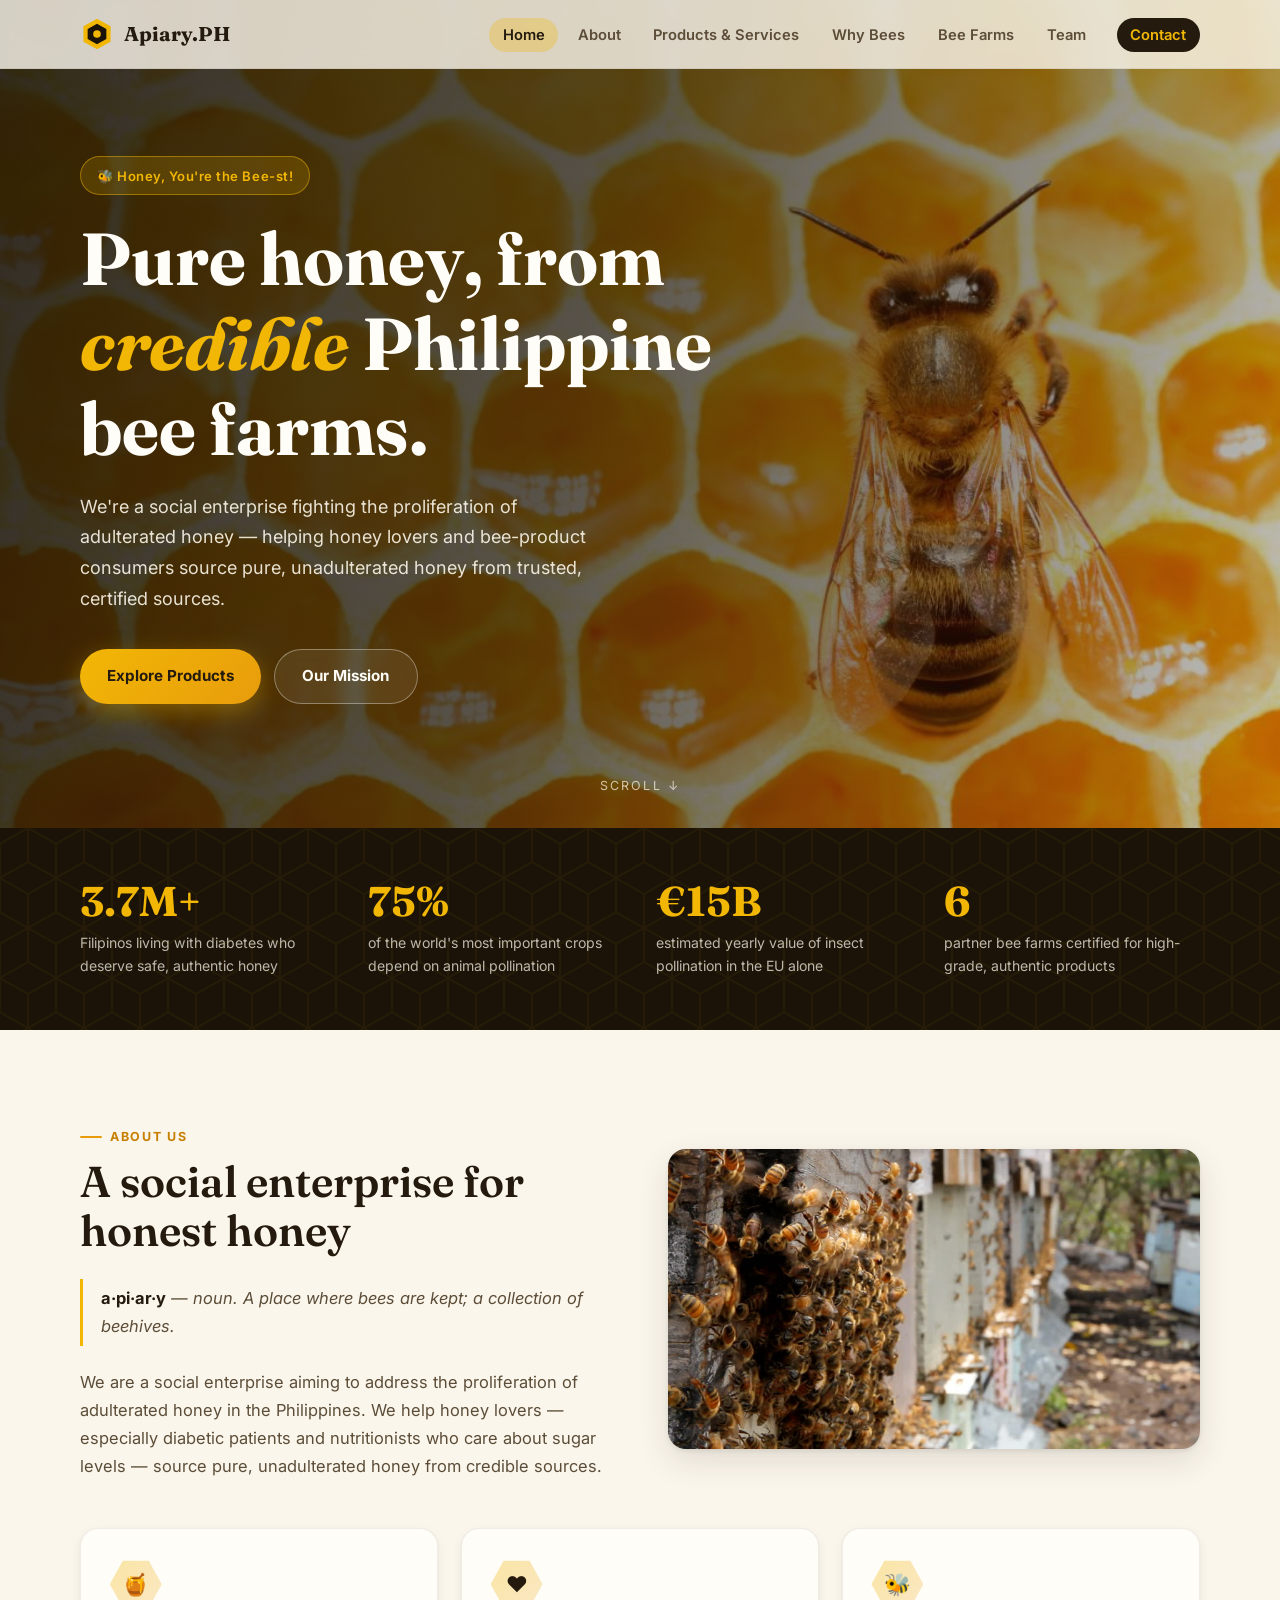
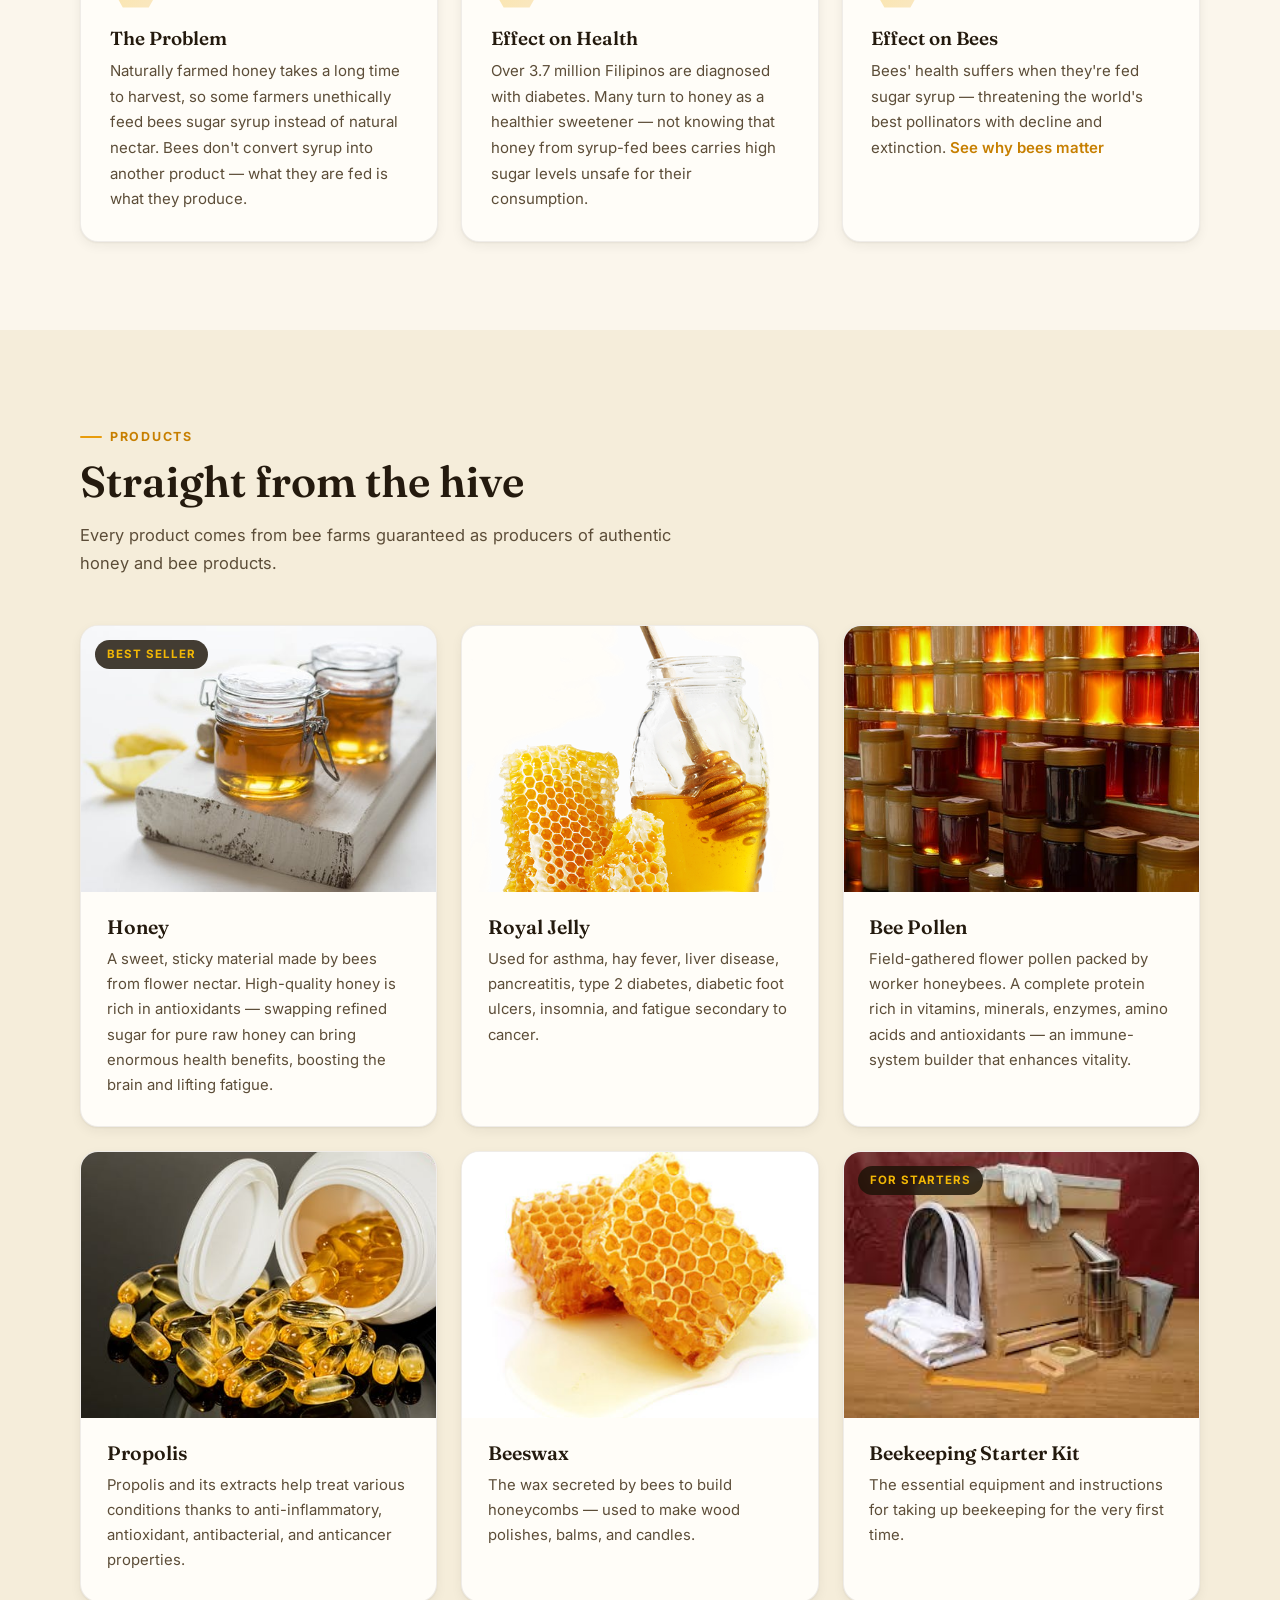
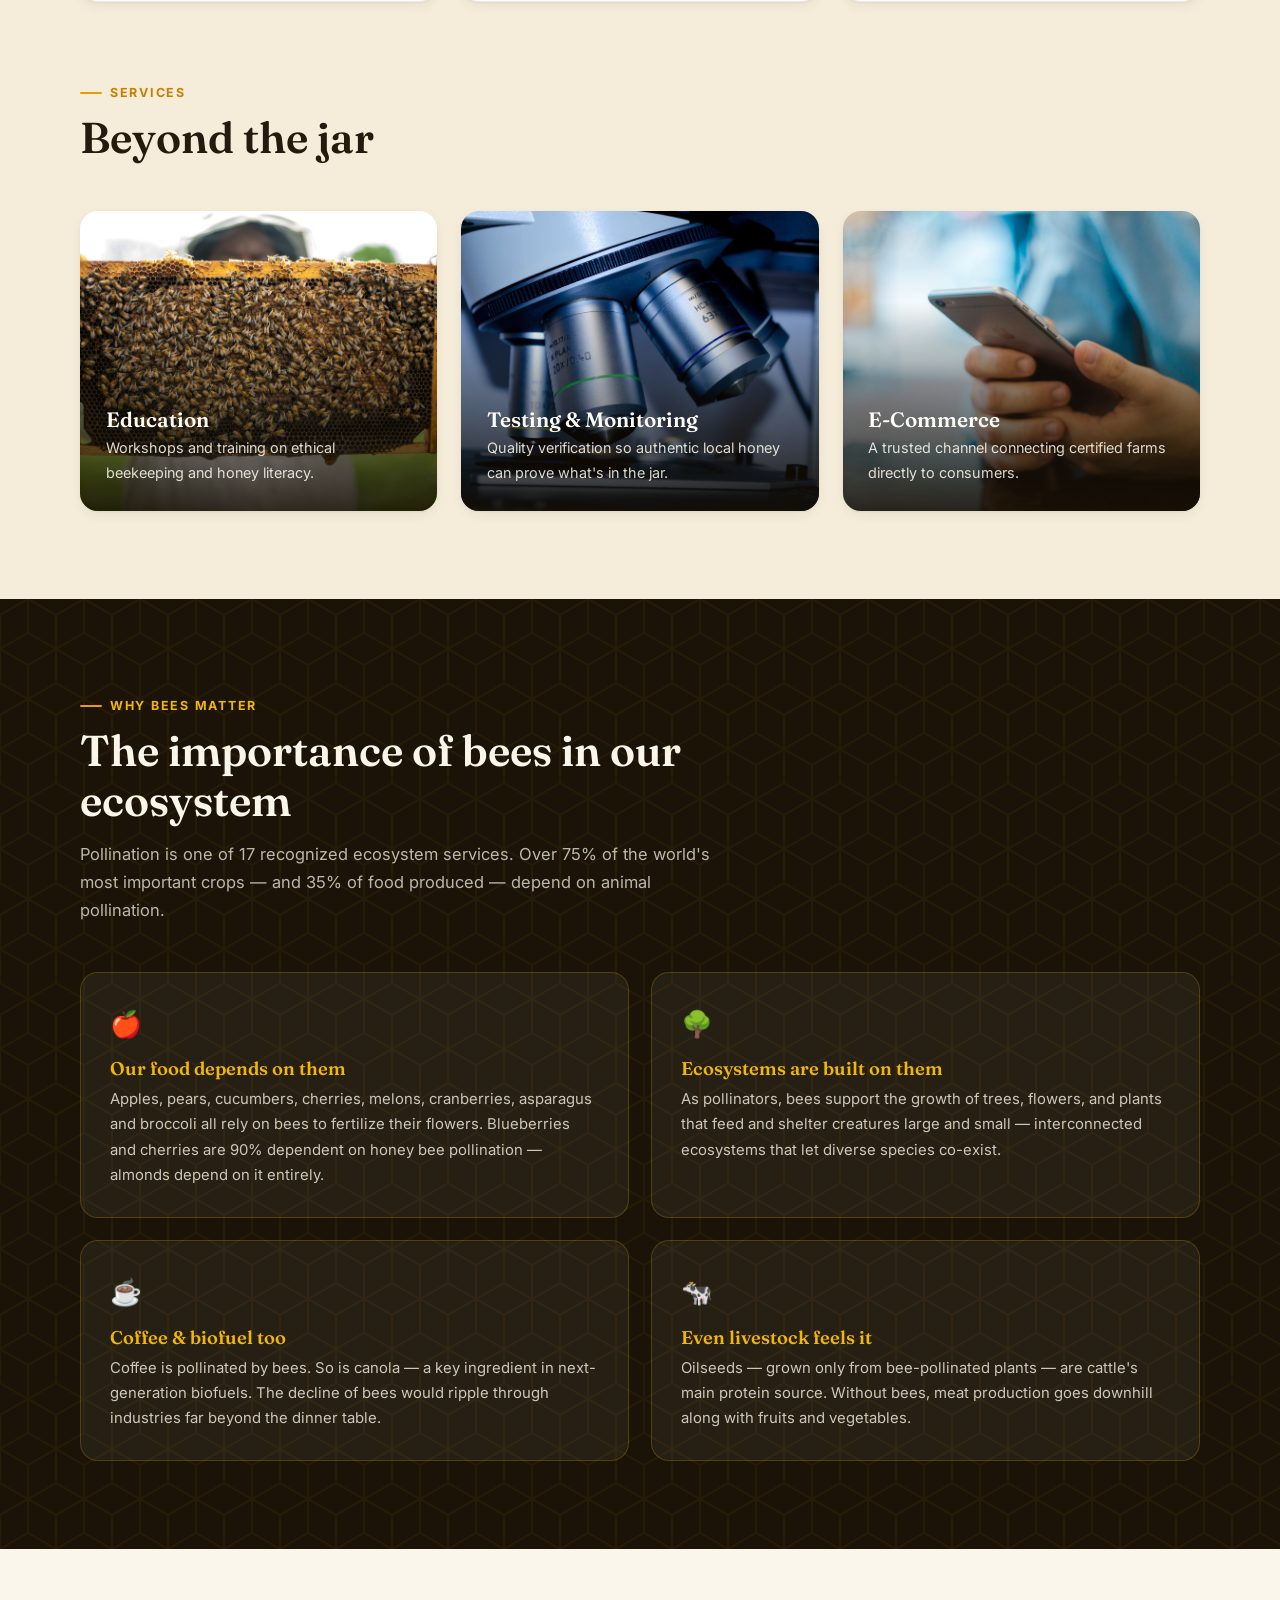
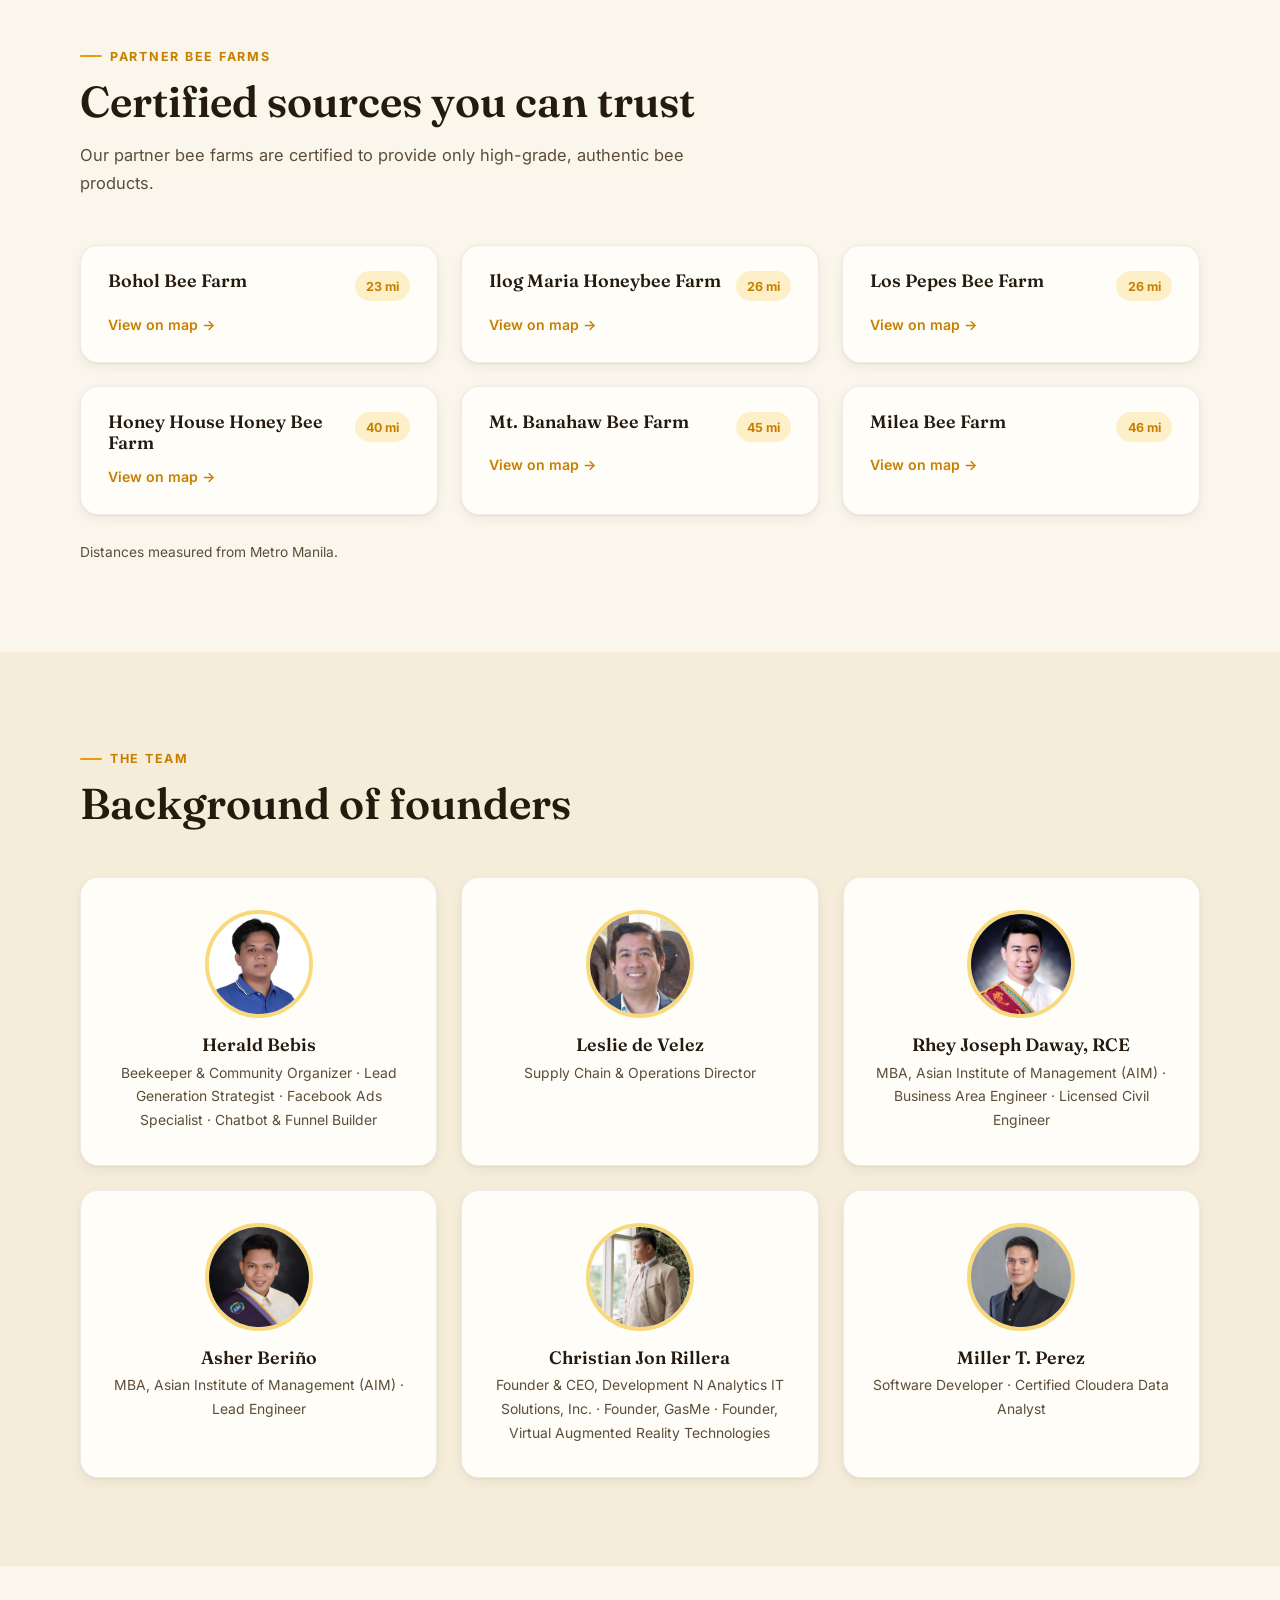
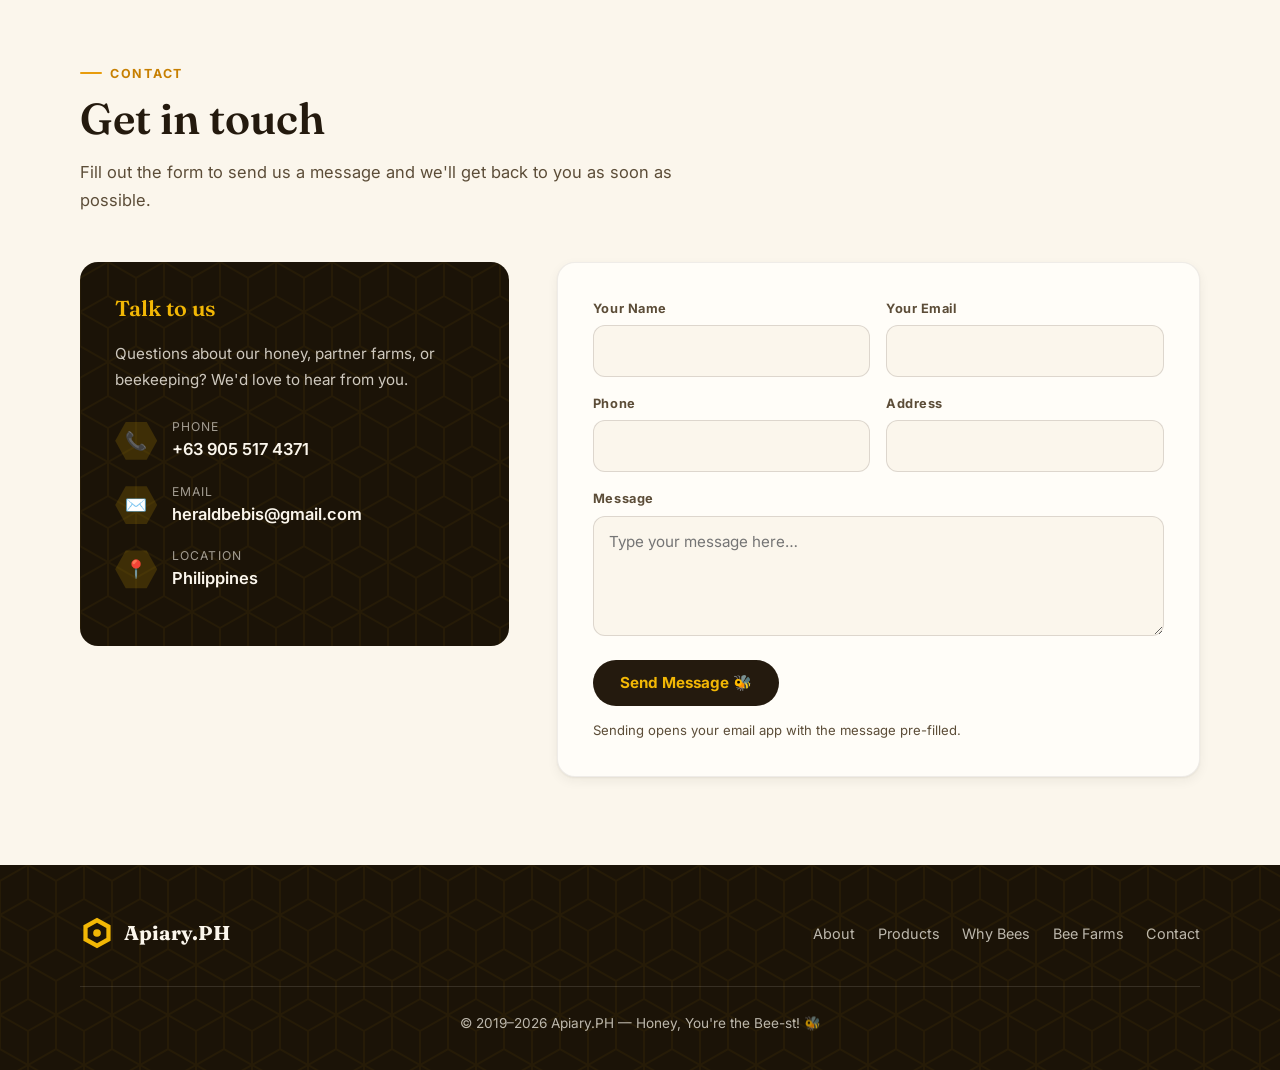
==== index.html @ 22090204 "Fix anchor offset under fixed nav + prevent image layout shift Co-Authored-By: Claude Fable 5 <norep" ====
<!DOCTYPE html>
<html lang="en">
<head>
	<meta charset="UTF-8">
	<meta name="viewport" content="width=device-width, initial-scale=1">
	<title>Apiary.PH — Honey, You're the Bee-st!</title>
	<meta name="description" content="Apiary.PH is a Philippine social enterprise helping honey lovers source pure, unadulterated honey and bee products from credible, certified bee farms.">

	<link rel="preconnect" href="https://fonts.googleapis.com">
	<link rel="preconnect" href="https://fonts.gstatic.com" crossorigin>
	<link href="https://fonts.googleapis.com/css2?family=Fraunces:ital,opsz,wght@0,9..144,400..700;1,9..144,400..700&family=Inter:wght@400;600;700&display=swap" rel="stylesheet">
	<link rel="stylesheet" href="assets/css/style.css">
	<link rel="shortcut icon" href="assets/img/beeicon.ico" type="image/x-icon">

	<meta property="og:title" content="Apiary.PH — Honey, You're the Bee-st!">
	<meta property="og:description" content="Pure, unadulterated honey and bee products from credible Philippine bee farms.">
	<meta property="og:image" content="assets/img/honey-bee.jpg">
</head>
<body>

<!-- ====================== NAV ====================== -->
<nav class="nav" id="nav">
	<div class="container nav-inner">
		<a class="brand" href="#home">
			<svg class="hex" viewBox="0 0 40 40" aria-hidden="true">
				<polygon points="20,2 36,11 36,29 20,38 4,29 4,11" fill="#f2b705"/>
				<polygon points="20,8 31,14 31,26 20,32 9,26 9,14" fill="#1b1307"/>
				<circle cx="20" cy="20" r="4.5" fill="#f2b705"/>
			</svg>
			Apiary.PH
		</a>
		<button class="nav-toggle" id="navToggle" aria-expanded="false" aria-controls="navLinks" aria-label="Toggle menu">
			<span></span><span></span><span></span>
		</button>
		<ul class="nav-links" id="navLinks">
			<li><a href="#home">Home</a></li>
			<li><a href="#about">About</a></li>
			<li><a href="#products">Products &amp; Services</a></li>
			<li><a href="#why-bees">Why Bees</a></li>
			<li><a href="#farms">Bee Farms</a></li>
			<li><a href="#team">Team</a></li>
			<li><a href="#contact" class="nav-cta">Contact</a></li>
		</ul>
	</div>
</nav>

<!-- ====================== HERO ====================== -->
<header class="hero" id="home">
	<div class="container">
		<span class="hero-badge">🐝 Honey, You're the Bee-st!</span>
		<h1>Pure honey, from <em>credible</em> Philippine bee farms.</h1>
		<p class="lede">We're a social enterprise fighting the proliferation of adulterated honey — helping honey lovers and bee-product consumers source pure, unadulterated honey from trusted, certified sources.</p>
		<div class="hero-actions">
			<a href="#products" class="btn btn-honey">Explore Products</a>
			<a href="#about" class="btn btn-ghost">Our Mission</a>
		</div>
	</div>
	<a class="hero-scroll" href="#stats">Scroll ↓</a>
</header>

<!-- ====================== STATS ====================== -->
<section class="stats" id="stats">
	<div class="honeycomb-bg" aria-hidden="true"></div>
	<div class="container stats-grid">
		<div class="stat reveal"><div class="num">3.7M+</div><div class="label">Filipinos living with diabetes who deserve safe, authentic honey</div></div>
		<div class="stat reveal"><div class="num">75%</div><div class="label">of the world's most important crops depend on animal pollination</div></div>
		<div class="stat reveal"><div class="num">€15B</div><div class="label">estimated yearly value of insect pollination in the EU alone</div></div>
		<div class="stat reveal"><div class="num">6</div><div class="label">partner bee farms certified for high-grade, authentic products</div></div>
	</div>
</section>

<!-- ====================== ABOUT ====================== -->
<section class="section" id="about">
	<div class="container">
		<div class="split">
			<div class="reveal">
				<span class="eyebrow">About Us</span>
				<h2 class="section-title" style="font-size:clamp(1.9rem,3.5vw,2.7rem);margin:.6rem 0 1rem;">A social enterprise for honest honey</h2>
				<div class="defn"><strong>a·pi·ar·y</strong> — noun. A place where bees are kept; a collection of beehives.</div>
				<p style="color:var(--ink-soft)">We are a social enterprise aiming to address the proliferation of adulterated honey in the Philippines. We help honey lovers — especially diabetic patients and nutritionists who care about sugar levels — source pure, unadulterated honey from credible sources.</p>
			</div>
			<div class="photo-stack reveal">
				<img src="assets/img/1.jpg" alt="Beekeeper working at an apiary" width="852" height="480" loading="lazy">
			</div>
		</div>

		<div class="problem-grid">
			<article class="card reveal">
				<div class="icon">🍯</div>
				<h3>The Problem</h3>
				<p>Naturally farmed honey takes a long time to harvest, so some farmers unethically feed bees sugar syrup instead of natural nectar. Bees don't convert syrup into another product — what they are fed is what they produce.</p>
			</article>
			<article class="card reveal">
				<div class="icon">❤️</div>
				<h3>Effect on Health</h3>
				<p>Over 3.7 million Filipinos are diagnosed with diabetes. Many turn to honey as a healthier sweetener — not knowing that honey from syrup-fed bees carries high sugar levels unsafe for their consumption.</p>
			</article>
			<article class="card reveal">
				<div class="icon">🐝</div>
				<h3>Effect on Bees</h3>
				<p>Bees' health suffers when they're fed sugar syrup — threatening the world's best pollinators with decline and extinction. <a href="#why-bees">See why bees matter</a></p>
			</article>
		</div>
	</div>
</section>

<!-- ====================== PRODUCTS ====================== -->
<section class="section section-alt" id="products">
	<div class="container">
		<div class="section-head reveal">
			<span class="eyebrow">Products</span>
			<h2>Straight from the hive</h2>
			<p>Every product comes from bee farms guaranteed as producers of authentic honey and bee products.</p>
		</div>
		<div class="product-grid">
			<article class="product reveal">
				<div class="thumb"><span class="tag">Best Seller</span><img src="assets/img/product1.jpeg" alt="Jars of pure honey" loading="lazy"></div>
				<div class="body">
					<h3>Honey</h3>
					<p>A sweet, sticky material made by bees from flower nectar. High-quality honey is rich in antioxidants — swapping refined sugar for pure raw honey can bring enormous health benefits, boosting the brain and lifting fatigue.</p>
				</div>
			</article>
			<article class="product reveal">
				<div class="thumb"><img src="assets/img/product4.png" alt="Royal jelly" loading="lazy"></div>
				<div class="body">
					<h3>Royal Jelly</h3>
					<p>Used for asthma, hay fever, liver disease, pancreatitis, type 2 diabetes, diabetic foot ulcers, insomnia, and fatigue secondary to cancer.</p>
				</div>
			</article>
			<article class="product reveal">
				<div class="thumb"><img src="assets/img/product2.jpeg" alt="Bee pollen granules" loading="lazy"></div>
				<div class="body">
					<h3>Bee Pollen</h3>
					<p>Field-gathered flower pollen packed by worker honeybees. A complete protein rich in vitamins, minerals, enzymes, amino acids and antioxidants — an immune-system builder that enhances vitality.</p>
				</div>
			</article>
			<article class="product reveal">
				<div class="thumb"><img src="assets/img/product3.jpg" alt="Raw propolis" loading="lazy"></div>
				<div class="body">
					<h3>Propolis</h3>
					<p>Propolis and its extracts help treat various conditions thanks to anti-inflammatory, antioxidant, antibacterial, and anticancer properties.</p>
				</div>
			</article>
			<article class="product reveal">
				<div class="thumb"><img src="assets/img/product5.jpg" alt="Beeswax blocks" loading="lazy"></div>
				<div class="body">
					<h3>Beeswax</h3>
					<p>The wax secreted by bees to build honeycombs — used to make wood polishes, balms, and candles.</p>
				</div>
			</article>
			<article class="product reveal">
				<div class="thumb"><span class="tag">For Starters</span><img src="assets/img/product6.jpg" alt="Beekeeping starter kit" loading="lazy"></div>
				<div class="body">
					<h3>Beekeeping Starter Kit</h3>
					<p>The essential equipment and instructions for taking up beekeeping for the very first time.</p>
				</div>
			</article>
		</div>

		<div class="section-head reveal" style="margin-top:4.5rem">
			<span class="eyebrow">Services</span>
			<h2>Beyond the jar</h2>
		</div>
		<div class="service-grid" style="margin-top:0">
			<article class="service reveal">
				<img src="assets/img/teach.jpeg" alt="Beekeeping education session" loading="lazy">
				<div class="body"><h3>Education</h3><p>Workshops and training on ethical beekeeping and honey literacy.</p></div>
			</article>
			<article class="service reveal">
				<img src="assets/img/test.jpeg" alt="Honey quality testing in a lab" loading="lazy">
				<div class="body"><h3>Testing &amp; Monitoring</h3><p>Quality verification so authentic local honey can prove what's in the jar.</p></div>
			</article>
			<article class="service reveal">
				<img src="assets/img/commerce.jpg" alt="E-commerce for bee products" loading="lazy">
				<div class="body"><h3>E-Commerce</h3><p>A trusted channel connecting certified farms directly to consumers.</p></div>
			</article>
		</div>
	</div>
</section>

<!-- ====================== WHY BEES ====================== -->
<section class="section why" id="why-bees">
	<div class="honeycomb-bg" aria-hidden="true"></div>
	<div class="container">
		<div class="section-head reveal">
			<span class="eyebrow">Why Bees Matter</span>
			<h2>The importance of bees in our ecosystem</h2>
			<p>Pollination is one of 17 recognized ecosystem services. Over 75% of the world's most important crops — and 35% of food produced — depend on animal pollination.</p>
		</div>
		<div class="fact-grid">
			<article class="fact reveal">
				<div class="icon">🍎</div>
				<h3>Our food depends on them</h3>
				<p>Apples, pears, cucumbers, cherries, melons, cranberries, asparagus and broccoli all rely on bees to fertilize their flowers. Blueberries and cherries are 90% dependent on honey bee pollination — almonds depend on it entirely.</p>
			</article>
			<article class="fact reveal">
				<div class="icon">🌳</div>
				<h3>Ecosystems are built on them</h3>
				<p>As pollinators, bees support the growth of trees, flowers, and plants that feed and shelter creatures large and small — interconnected ecosystems that let diverse species co-exist.</p>
			</article>
			<article class="fact reveal">
				<div class="icon">☕</div>
				<h3>Coffee &amp; biofuel too</h3>
				<p>Coffee is pollinated by bees. So is canola — a key ingredient in next-generation biofuels. The decline of bees would ripple through industries far beyond the dinner table.</p>
			</article>
			<article class="fact reveal">
				<div class="icon">🐄</div>
				<h3>Even livestock feels it</h3>
				<p>Oilseeds — grown only from bee-pollinated plants — are cattle's main protein source. Without bees, meat production goes downhill along with fruits and vegetables.</p>
			</article>
		</div>
	</div>
</section>

<!-- ====================== BEE FARMS ====================== -->
<section class="section" id="farms">
	<div class="container">
		<div class="section-head reveal">
			<span class="eyebrow">Partner Bee Farms</span>
			<h2>Certified sources you can trust</h2>
			<p>Our partner bee farms are certified to provide only high-grade, authentic bee products.</p>
		</div>
		<div class="farm-grid">
			<article class="farm reveal">
				<div class="farm-top"><h3>Bohol Bee Farm</h3><span class="dist">23 mi</span></div>
				<a href="https://www.google.com/maps/search/Bohol+Bee+Farm" target="_blank" rel="noopener">View on map →</a>
			</article>
			<article class="farm reveal">
				<div class="farm-top"><h3>Ilog Maria Honeybee Farm</h3><span class="dist">26 mi</span></div>
				<a href="https://www.google.com/maps/search/Ilog+Maria+Honeybee+Farm" target="_blank" rel="noopener">View on map →</a>
			</article>
			<article class="farm reveal">
				<div class="farm-top"><h3>Los Pepes Bee Farm</h3><span class="dist">26 mi</span></div>
				<a href="https://www.google.com/maps/search/Los+Pepes+Bee+Farm" target="_blank" rel="noopener">View on map →</a>
			</article>
			<article class="farm reveal">
				<div class="farm-top"><h3>Honey House Honey Bee Farm</h3><span class="dist">40 mi</span></div>
				<a href="https://www.google.com/maps/search/Honey+House+Honey+Bee+Farm" target="_blank" rel="noopener">View on map →</a>
			</article>
			<article class="farm reveal">
				<div class="farm-top"><h3>Mt. Banahaw Bee Farm</h3><span class="dist">45 mi</span></div>
				<a href="https://www.google.com/maps/search/Mt+Banahaw+Bee+Farm" target="_blank" rel="noopener">View on map →</a>
			</article>
			<article class="farm reveal">
				<div class="farm-top"><h3>Milea Bee Farm</h3><span class="dist">46 mi</span></div>
				<a href="https://www.google.com/maps/search/Milea+Bee+Farm" target="_blank" rel="noopener">View on map →</a>
			</article>
		</div>
		<p class="farm-note reveal">Distances measured from Metro Manila.</p>
	</div>
</section>

<!-- ====================== TEAM ====================== -->
<section class="section section-alt" id="team">
	<div class="container">
		<div class="section-head reveal">
			<span class="eyebrow">The Team</span>
			<h2>Background of founders</h2>
		</div>
		<div class="founder-grid">
			<article class="founder reveal">
				<img src="assets/img/herald.jpg" alt="Herald Bebis" loading="lazy">
				<h3>Herald Bebis</h3>
				<p>Beekeeper &amp; Community Organizer · Lead Generation Strategist · Facebook Ads Specialist · Chatbot &amp; Funnel Builder</p>
			</article>
			<article class="founder reveal">
				<img src="assets/img/leslie.jpg" alt="Leslie de Velez" loading="lazy">
				<h3>Leslie de Velez</h3>
				<p>Supply Chain &amp; Operations Director</p>
			</article>
			<article class="founder reveal">
				<img src="assets/img/rhey.jpg" alt="Rhey Joseph Daway" loading="lazy">
				<h3>Rhey Joseph Daway, RCE</h3>
				<p>MBA, Asian Institute of Management (AIM) · Business Area Engineer · Licensed Civil Engineer</p>
			</article>
			<article class="founder reveal">
				<img src="assets/img/asher.jpg" alt="Asher Beriño" loading="lazy">
				<h3>Asher Beriño</h3>
				<p>MBA, Asian Institute of Management (AIM) · Lead Engineer</p>
			</article>
			<article class="founder reveal">
				<img src="assets/img/christian.jpg" alt="Christian Jon Rillera" loading="lazy">
				<h3>Christian Jon Rillera</h3>
				<p>Founder &amp; CEO, Development N Analytics IT Solutions, Inc. · Founder, GasMe · Founder, Virtual Augmented Reality Technologies</p>
			</article>
			<article class="founder reveal">
				<img src="assets/img/miller.jpg" alt="Miller T. Perez" loading="lazy">
				<h3>Miller T. Perez</h3>
				<p>Software Developer · Certified Cloudera Data Analyst</p>
			</article>
		</div>
	</div>
</section>

<!-- ====================== CONTACT ====================== -->
<section class="section" id="contact">
	<div class="container">
		<div class="section-head reveal">
			<span class="eyebrow">Contact</span>
			<h2>Get in touch</h2>
			<p>Fill out the form to send us a message and we'll get back to you as soon as possible.</p>
		</div>
		<div class="contact-wrap">
			<div class="contact-card reveal">
				<div class="honeycomb-bg" aria-hidden="true"></div>
				<h3>Talk to us</h3>
				<p>Questions about our honey, partner farms, or beekeeping? We'd love to hear from you.</p>
				<div class="contact-line">
					<div class="ico">📞</div>
					<div><div class="lbl">Phone</div><a href="tel:+639055174371">+63 905 517 4371</a></div>
				</div>
				<div class="contact-line">
					<div class="ico">✉️</div>
					<div><div class="lbl">Email</div><a href="mailto:heraldbebis@gmail.com">heraldbebis@gmail.com</a></div>
				</div>
				<div class="contact-line">
					<div class="ico">📍</div>
					<div><div class="lbl">Location</div><span style="font-weight:600">Philippines</span></div>
				</div>
			</div>
			<form class="contact-form reveal" id="contactForm">
				<div class="form-row">
					<div class="field">
						<label for="cf-name">Your Name</label>
						<input type="text" id="cf-name" name="name" required autocomplete="name">
					</div>
					<div class="field">
						<label for="cf-email">Your Email</label>
						<input type="email" id="cf-email" name="email" required autocomplete="email">
					</div>
				</div>
				<div class="form-row">
					<div class="field">
						<label for="cf-phone">Phone</label>
						<input type="tel" id="cf-phone" name="phone" autocomplete="tel">
					</div>
					<div class="field">
						<label for="cf-address">Address</label>
						<input type="text" id="cf-address" name="address" autocomplete="street-address">
					</div>
				</div>
				<div class="field">
					<label for="cf-note">Message</label>
					<textarea id="cf-note" name="note" placeholder="Type your message here…" required></textarea>
				</div>
				<button type="submit" class="btn btn-dark">Send Message 🐝</button>
				<p class="form-hint">Sending opens your email app with the message pre-filled.</p>
			</form>
		</div>
	</div>
</section>

<!-- ====================== FOOTER ====================== -->
<footer class="footer">
	<div class="honeycomb-bg" aria-hidden="true"></div>
	<div class="container">
		<div class="footer-inner">
			<a class="brand" href="#home">
				<svg class="hex" viewBox="0 0 40 40" aria-hidden="true">
					<polygon points="20,2 36,11 36,29 20,38 4,29 4,11" fill="#f2b705"/>
					<polygon points="20,8 31,14 31,26 20,32 9,26 9,14" fill="#1b1307"/>
					<circle cx="20" cy="20" r="4.5" fill="#f2b705"/>
				</svg>
				Apiary.PH
			</a>
			<ul class="footer-links">
				<li><a href="#about">About</a></li>
				<li><a href="#products">Products</a></li>
				<li><a href="#why-bees">Why Bees</a></li>
				<li><a href="#farms">Bee Farms</a></li>
				<li><a href="#contact">Contact</a></li>
			</ul>
		</div>
		<div class="footer-bottom">© 2019–2026 Apiary.PH — Honey, You're the Bee-st! 🐝</div>
	</div>
</footer>

<script src="assets/js/script.js"></script>
</body>
</html>
---- assets/css/style.css ----
/* ==========================================================================
   Apiary.PH — design system
   ========================================================================== */

:root {
  --cream: #fbf6ec;
  --cream-2: #f5edda;
  --ink: #241a0e;
  --ink-soft: #5c4d38;
  --amber: #e89c0c;
  --amber-deep: #c77f00;
  --honey: #f2b705;
  --dark: #1b1307;
  --dark-2: #2a1e0d;
  --white: #fffdf8;
  --radius: 18px;
  --shadow-sm: 0 1px 2px rgba(36, 26, 14, .06), 0 4px 12px rgba(36, 26, 14, .06);
  --shadow-md: 0 2px 4px rgba(36, 26, 14, .08), 0 12px 32px rgba(36, 26, 14, .12);
  --font-display: "Fraunces", Georgia, serif;
  --font-body: "Inter", -apple-system, BlinkMacSystemFont, "Segoe UI", sans-serif;
}

* { margin: 0; padding: 0; box-sizing: border-box; }

html { scroll-behavior: smooth; }

section[id], header[id] { scroll-margin-top: 68px; }

body {
  font-family: var(--font-body);
  background: var(--cream);
  color: var(--ink);
  line-height: 1.7;
  font-size: 16.5px;
  -webkit-font-smoothing: antialiased;
}

img { max-width: 100%; height: auto; display: block; }

h1, h2, h3, h4 { font-family: var(--font-display); font-weight: 600; line-height: 1.15; }

.container { width: min(1120px, 92%); margin-inline: auto; }

/* ---------- eyebrow + section headers ---------- */
.eyebrow {
  display: inline-flex;
  align-items: center;
  gap: .5rem;
  font-size: .78rem;
  font-weight: 700;
  letter-spacing: .14em;
  text-transform: uppercase;
  color: var(--amber-deep);
}
.eyebrow::before {
  content: "";
  width: 22px; height: 2px;
  background: var(--amber);
  border-radius: 2px;
}
.section { padding: 5.5rem 0; }
.section-head { max-width: 640px; margin-bottom: 3rem; }
.section-head h2 { font-size: clamp(1.9rem, 3.5vw, 2.7rem); margin: .6rem 0 .9rem; }
.section-head p { color: var(--ink-soft); }

/* ---------- nav ---------- */
.nav {
  position: fixed;
  inset: 0 0 auto 0;
  z-index: 50;
  background: rgba(251, 246, 236, .82);
  -webkit-backdrop-filter: blur(14px);
  backdrop-filter: blur(14px);
  border-bottom: 1px solid rgba(36, 26, 14, .07);
  transition: box-shadow .3s ease;
}
.nav.scrolled { box-shadow: var(--shadow-sm); }
.nav-inner {
  display: flex;
  align-items: center;
  justify-content: space-between;
  height: 68px;
}
.brand {
  display: flex;
  align-items: center;
  gap: .6rem;
  text-decoration: none;
  color: var(--ink);
  font-family: var(--font-display);
  font-weight: 700;
  font-size: 1.25rem;
}
.brand .hex { width: 34px; height: 34px; flex: none; }
.nav-links { display: flex; gap: .35rem; list-style: none; align-items: center; }
.nav-links a {
  text-decoration: none;
  color: var(--ink-soft);
  font-weight: 600;
  font-size: .92rem;
  padding: .5rem .85rem;
  border-radius: 999px;
  transition: color .2s, background .2s;
}
.nav-links a:hover { color: var(--ink); background: rgba(242, 183, 5, .18); }
.nav-links a.active { color: var(--ink); background: rgba(242, 183, 5, .3); }
.nav-cta {
  margin-left: .75rem;
  background: var(--ink);
  color: var(--honey) !important;
}
.nav-cta:hover { background: var(--dark-2) !important; color: var(--honey) !important; }

.nav-toggle {
  display: none;
  background: none;
  border: 0;
  width: 44px; height: 44px;
  cursor: pointer;
  border-radius: 10px;
}
.nav-toggle span {
  display: block;
  width: 22px; height: 2px;
  background: var(--ink);
  margin: 5px auto;
  border-radius: 2px;
  transition: transform .25s, opacity .25s;
}
.nav-toggle[aria-expanded="true"] span:nth-child(1) { transform: translateY(7px) rotate(45deg); }
.nav-toggle[aria-expanded="true"] span:nth-child(2) { opacity: 0; }
.nav-toggle[aria-expanded="true"] span:nth-child(3) { transform: translateY(-7px) rotate(-45deg); }

/* ---------- hero ---------- */
.hero {
  position: relative;
  min-height: 92svh;
  display: flex;
  align-items: center;
  color: var(--white);
  isolation: isolate;
  padding: 8rem 0 6rem;
}
.hero::before {
  content: "";
  position: absolute; inset: 0; z-index: -2;
  background: url("../img/honey-bee.jpg") center 35% / cover no-repeat;
}
.hero::after {
  content: "";
  position: absolute; inset: 0; z-index: -1;
  background:
    linear-gradient(105deg, rgba(20, 13, 3, .88) 0%, rgba(24, 16, 4, .72) 45%, rgba(24, 16, 4, .25) 100%);
}
.hero-badge {
  display: inline-flex;
  align-items: center;
  gap: .55rem;
  background: rgba(242, 183, 5, .16);
  border: 1px solid rgba(242, 183, 5, .45);
  color: var(--honey);
  font-size: .82rem;
  font-weight: 600;
  letter-spacing: .04em;
  padding: .45rem 1rem;
  border-radius: 999px;
  margin-bottom: 1.4rem;
}
.hero h1 {
  font-size: clamp(2.6rem, 6.5vw, 4.6rem);
  font-weight: 700;
  max-width: 13ch;
  margin-bottom: 1.2rem;
}
.hero h1 em {
  font-style: italic;
  color: var(--honey);
}
.hero p.lede {
  max-width: 46ch;
  font-size: 1.13rem;
  color: rgba(255, 250, 238, .88);
  margin-bottom: 2.2rem;
}
.hero-actions { display: flex; flex-wrap: wrap; gap: .8rem; }

.btn {
  display: inline-flex;
  align-items: center;
  gap: .5rem;
  font-family: var(--font-body);
  font-weight: 700;
  font-size: .95rem;
  text-decoration: none;
  padding: .85rem 1.7rem;
  border-radius: 999px;
  border: 0;
  cursor: pointer;
  transition: transform .2s ease, box-shadow .2s ease, background .2s ease;
}
.btn-honey {
  background: linear-gradient(135deg, var(--honey), var(--amber));
  color: var(--ink);
  box-shadow: 0 8px 24px rgba(242, 183, 5, .35);
}
.btn-honey:hover { transform: translateY(-2px); box-shadow: 0 12px 30px rgba(242, 183, 5, .45); }
.btn-ghost {
  background: rgba(255, 255, 255, .08);
  color: var(--white);
  border: 1px solid rgba(255, 255, 255, .35);
  -webkit-backdrop-filter: blur(6px);
  backdrop-filter: blur(6px);
}
.btn-ghost:hover { background: rgba(255, 255, 255, .16); transform: translateY(-2px); }
.btn-dark { background: var(--ink); color: var(--honey); }
.btn-dark:hover { background: var(--dark-2); transform: translateY(-2px); }

.hero-scroll {
  position: absolute;
  bottom: 2rem; left: 50%;
  transform: translateX(-50%);
  color: rgba(255, 250, 238, .7);
  font-size: .78rem;
  letter-spacing: .18em;
  text-transform: uppercase;
  text-decoration: none;
}

/* ---------- stats band ---------- */
.stats {
  background: var(--dark);
  color: var(--cream);
  padding: 3.2rem 0;
  position: relative;
  overflow: hidden;
}
.honeycomb-bg {
  position: absolute; inset: 0;
  opacity: .05;
  pointer-events: none;
  background-image: url("data:image/svg+xml,%3Csvg xmlns='http://www.w3.org/2000/svg' width='56' height='100' viewBox='0 0 56 100'%3E%3Cpath d='M28 66L0 50L0 16L28 0L56 16L56 50L28 66L28 100' fill='none' stroke='%23f2b705' stroke-width='2'/%3E%3Cpath d='M28 0L28 34L0 50L0 84L28 100L56 84L56 50L28 34' fill='none' stroke='%23f2b705' stroke-width='2'/%3E%3C/svg%3E");
  background-size: 56px 100px;
}
.stats-grid {
  display: grid;
  grid-template-columns: repeat(4, 1fr);
  gap: 2rem;
  position: relative;
}
.stat .num {
  font-family: var(--font-display);
  font-size: clamp(1.9rem, 3.4vw, 2.6rem);
  font-weight: 700;
  color: var(--honey);
  line-height: 1.1;
}
.stat .label { font-size: .88rem; color: rgba(251, 246, 236, .72); margin-top: .35rem; }

/* ---------- mission / problem cards ---------- */
.split {
  display: grid;
  grid-template-columns: 1fr 1fr;
  gap: 3.5rem;
  align-items: center;
}
.split .photo-stack { position: relative; }
.split .photo-stack img {
  border-radius: var(--radius);
  box-shadow: var(--shadow-md);
}
.defn {
  border-left: 3px solid var(--honey);
  padding: .35rem 0 .35rem 1.1rem;
  margin: 1.4rem 0;
  color: var(--ink-soft);
  font-style: italic;
}
.defn strong { color: var(--ink); font-style: normal; }

.problem-grid {
  display: grid;
  grid-template-columns: repeat(3, 1fr);
  gap: 1.4rem;
  margin-top: 3rem;
}
.card {
  background: var(--white);
  border: 1px solid rgba(36, 26, 14, .07);
  border-radius: var(--radius);
  padding: 1.8rem;
  box-shadow: var(--shadow-sm);
  transition: transform .25s ease, box-shadow .25s ease;
}
.card:hover { transform: translateY(-5px); box-shadow: var(--shadow-md); }
.card .icon {
  width: 52px; height: 52px;
  display: grid;
  place-items: center;
  margin-bottom: 1.1rem;
  background: linear-gradient(135deg, rgba(242, 183, 5, .35), rgba(232, 156, 12, .22));
  clip-path: polygon(25% 5%, 75% 5%, 100% 50%, 75% 95%, 25% 95%, 0% 50%);
  font-size: 1.35rem;
}
.card h3 { font-size: 1.18rem; margin-bottom: .55rem; }
.card p { font-size: .94rem; color: var(--ink-soft); }
.card a { color: var(--amber-deep); font-weight: 600; text-decoration: none; }
.card a:hover { text-decoration: underline; }

/* ---------- products ---------- */
.section-alt { background: var(--cream-2); }
.product-grid {
  display: grid;
  grid-template-columns: repeat(3, 1fr);
  gap: 1.5rem;
}
.product {
  background: var(--white);
  border-radius: var(--radius);
  overflow: hidden;
  border: 1px solid rgba(36, 26, 14, .07);
  box-shadow: var(--shadow-sm);
  transition: transform .25s ease, box-shadow .25s ease;
  display: flex;
  flex-direction: column;
}
.product:hover { transform: translateY(-5px); box-shadow: var(--shadow-md); }
.product .thumb { position: relative; aspect-ratio: 4 / 3; overflow: hidden; }
.product .thumb img { width: 100%; height: 100%; object-fit: cover; transition: transform .5s ease; }
.product:hover .thumb img { transform: scale(1.05); }
.product .tag {
  position: absolute;
  top: .9rem; left: .9rem;
  background: rgba(27, 19, 7, .82);
  color: var(--honey);
  font-size: .72rem;
  font-weight: 700;
  letter-spacing: .08em;
  text-transform: uppercase;
  padding: .3rem .75rem;
  border-radius: 999px;
  -webkit-backdrop-filter: blur(4px);
  backdrop-filter: blur(4px);
}
.product .body { padding: 1.5rem 1.6rem 1.7rem; }
.product h3 { font-size: 1.22rem; margin-bottom: .5rem; }
.product p { font-size: .93rem; color: var(--ink-soft); }
.product p a { color: var(--amber-deep); }

/* ---------- services strip ---------- */
.service-grid {
  display: grid;
  grid-template-columns: repeat(3, 1fr);
  gap: 1.5rem;
  margin-top: 3rem;
}
.service {
  position: relative;
  border-radius: var(--radius);
  overflow: hidden;
  min-height: 300px;
  display: flex;
  align-items: flex-end;
  color: var(--white);
  isolation: isolate;
  box-shadow: var(--shadow-sm);
  transition: transform .25s ease, box-shadow .25s ease;
}
.service:hover { transform: translateY(-5px); box-shadow: var(--shadow-md); }
.service img {
  position: absolute; inset: 0; z-index: -2;
  width: 100%; height: 100%;
  object-fit: cover;
  transition: transform .5s ease;
}
.service:hover img { transform: scale(1.05); }
.service::after {
  content: "";
  position: absolute; inset: 0; z-index: -1;
  background: linear-gradient(180deg, rgba(20, 13, 3, 0) 30%, rgba(20, 13, 3, .88) 100%);
}
.service .body { padding: 1.6rem; }
.service h3 { font-size: 1.3rem; color: var(--white); margin-bottom: .3rem; }
.service p { font-size: .9rem; color: rgba(255, 250, 238, .85); }

/* ---------- why bees ---------- */
.why { background: var(--dark); color: var(--cream); position: relative; overflow: hidden; }
.why .section-head h2 { color: var(--cream); }
.why .section-head p { color: rgba(251, 246, 236, .72); }
.why .eyebrow { color: var(--honey); }
.fact-grid {
  display: grid;
  grid-template-columns: repeat(2, 1fr);
  gap: 1.4rem;
  position: relative;
}
.fact {
  background: rgba(255, 250, 238, .05);
  border: 1px solid rgba(242, 183, 5, .22);
  border-radius: var(--radius);
  padding: 1.8rem;
}
.fact .icon { font-size: 1.6rem; margin-bottom: .8rem; }
.fact h3 { color: var(--honey); font-size: 1.15rem; margin-bottom: .5rem; }
.fact p { font-size: .93rem; color: rgba(251, 246, 236, .78); }

/* ---------- farms ---------- */
.farm-grid {
  display: grid;
  grid-template-columns: repeat(3, 1fr);
  gap: 1.4rem;
}
.farm {
  background: var(--white);
  border: 1px solid rgba(36, 26, 14, .07);
  border-radius: var(--radius);
  padding: 1.6rem 1.7rem;
  box-shadow: var(--shadow-sm);
  display: flex;
  flex-direction: column;
  gap: .7rem;
  transition: transform .25s ease, box-shadow .25s ease;
}
.farm:hover { transform: translateY(-4px); box-shadow: var(--shadow-md); }
.farm-top { display: flex; align-items: flex-start; justify-content: space-between; gap: .8rem; }
.farm h3 { font-size: 1.12rem; }
.farm .dist {
  flex: none;
  background: rgba(242, 183, 5, .2);
  color: var(--amber-deep);
  font-size: .78rem;
  font-weight: 700;
  padding: .28rem .7rem;
  border-radius: 999px;
  white-space: nowrap;
}
.farm a {
  color: var(--amber-deep);
  font-weight: 600;
  font-size: .88rem;
  text-decoration: none;
}
.farm a:hover { text-decoration: underline; }
.farm-note { margin-top: 1.6rem; font-size: .86rem; color: var(--ink-soft); }

/* ---------- founders ---------- */
.founder-grid {
  display: grid;
  grid-template-columns: repeat(3, 1fr);
  gap: 1.5rem;
}
.founder {
  background: var(--white);
  border: 1px solid rgba(36, 26, 14, .07);
  border-radius: var(--radius);
  padding: 2rem 1.6rem;
  text-align: center;
  box-shadow: var(--shadow-sm);
  transition: transform .25s ease, box-shadow .25s ease;
}
.founder:hover { transform: translateY(-5px); box-shadow: var(--shadow-md); }
.founder img {
  width: 108px; height: 108px;
  object-fit: cover;
  border-radius: 50%;
  margin: 0 auto 1.1rem;
  border: 4px solid rgba(242, 183, 5, .5);
}
.founder h3 { font-size: 1.12rem; margin-bottom: .35rem; }
.founder p { font-size: .87rem; color: var(--ink-soft); }

/* ---------- contact ---------- */
.contact-wrap {
  display: grid;
  grid-template-columns: 2fr 3fr;
  gap: 3rem;
  align-items: start;
}
.contact-card {
  background: var(--dark);
  color: var(--cream);
  border-radius: var(--radius);
  padding: 2.2rem;
  position: relative;
  overflow: hidden;
}
.contact-card h3 { color: var(--honey); font-size: 1.35rem; margin-bottom: 1.2rem; position: relative; }
.contact-card > p { position: relative; font-size: .95rem; color: rgba(251, 246, 236, .8); margin-bottom: 1.6rem; }
.contact-line { display: flex; gap: .9rem; align-items: center; margin-bottom: 1.2rem; position: relative; }
.contact-line .ico {
  flex: none;
  width: 42px; height: 42px;
  display: grid; place-items: center;
  background: rgba(242, 183, 5, .16);
  clip-path: polygon(25% 5%, 75% 5%, 100% 50%, 75% 95%, 25% 95%, 0% 50%);
  font-size: 1.1rem;
}
.contact-line .lbl { font-size: .76rem; text-transform: uppercase; letter-spacing: .1em; color: rgba(251, 246, 236, .6); line-height: 1.4; }
.contact-line a { color: var(--cream); text-decoration: none; font-weight: 600; }
.contact-line a:hover { color: var(--honey); }

.contact-form {
  background: var(--white);
  border: 1px solid rgba(36, 26, 14, .07);
  border-radius: var(--radius);
  padding: 2.2rem;
  box-shadow: var(--shadow-sm);
}
.form-row { display: grid; grid-template-columns: 1fr 1fr; gap: 1rem; }
.field { margin-bottom: 1rem; }
.field label {
  display: block;
  font-size: .8rem;
  font-weight: 700;
  letter-spacing: .04em;
  margin-bottom: .35rem;
  color: var(--ink-soft);
}
.field input, .field textarea {
  width: 100%;
  font: inherit;
  font-size: .95rem;
  padding: .75rem .95rem;
  border: 1.5px solid rgba(36, 26, 14, .14);
  border-radius: 12px;
  background: var(--cream);
  color: var(--ink);
  transition: border-color .2s, box-shadow .2s;
}
.field input:focus, .field textarea:focus {
  outline: none;
  border-color: var(--amber);
  box-shadow: 0 0 0 3px rgba(242, 183, 5, .25);
}
.field textarea { resize: vertical; min-height: 120px; }
.form-hint { font-size: .82rem; color: var(--ink-soft); margin-top: .8rem; }

/* ---------- footer ---------- */
.footer {
  background: var(--dark);
  color: rgba(251, 246, 236, .72);
  padding: 3.2rem 0 2.2rem;
  position: relative;
  overflow: hidden;
}
.footer-inner {
  display: flex;
  flex-wrap: wrap;
  gap: 2rem;
  align-items: center;
  justify-content: space-between;
  position: relative;
}
.footer .brand { color: var(--cream); }
.footer-links { display: flex; flex-wrap: wrap; gap: 1.4rem; list-style: none; }
.footer-links a { color: rgba(251, 246, 236, .72); text-decoration: none; font-size: .9rem; }
.footer-links a:hover { color: var(--honey); }
.footer-bottom {
  margin-top: 2.2rem;
  padding-top: 1.6rem;
  border-top: 1px solid rgba(251, 246, 236, .12);
  font-size: .85rem;
  text-align: center;
  position: relative;
}

/* ---------- reveal animations ---------- */
.reveal { opacity: 0; transform: translateY(24px); transition: opacity .7s ease, transform .7s ease; }
.reveal.visible { opacity: 1; transform: none; }

@media (prefers-reduced-motion: reduce) {
  html { scroll-behavior: auto; }
  .reveal { opacity: 1; transform: none; transition: none; }
  * { transition-duration: .01ms !important; animation-duration: .01ms !important; }
}

/* ---------- responsive ---------- */
@media (max-width: 960px) {
  .stats-grid { grid-template-columns: repeat(2, 1fr); }
  .problem-grid, .product-grid, .service-grid, .farm-grid, .founder-grid { grid-template-columns: repeat(2, 1fr); }
  .split { grid-template-columns: 1fr; gap: 2.5rem; }
  .contact-wrap { grid-template-columns: 1fr; }
}

@media (max-width: 720px) {
  .nav-toggle { display: block; }
  .nav-links {
    position: absolute;
    top: 68px; left: 0; right: 0;
    flex-direction: column;
    align-items: stretch;
    background: var(--cream);
    border-bottom: 1px solid rgba(36, 26, 14, .1);
    padding: 1rem 4%;
    gap: .2rem;
    display: none;
    box-shadow: var(--shadow-md);
  }
  .nav-links.open { display: flex; }
  .nav-links a { display: block; }
  .nav-cta { margin-left: 0; text-align: center; }
  .fact-grid { grid-template-columns: 1fr; }
  .form-row { grid-template-columns: 1fr; }
}

@media (max-width: 560px) {
  .problem-grid, .product-grid, .service-grid, .farm-grid, .founder-grid { grid-template-columns: 1fr; }
  .stats-grid { grid-template-columns: repeat(2, 1fr); gap: 1.4rem; }
  .section { padding: 4rem 0; }
}
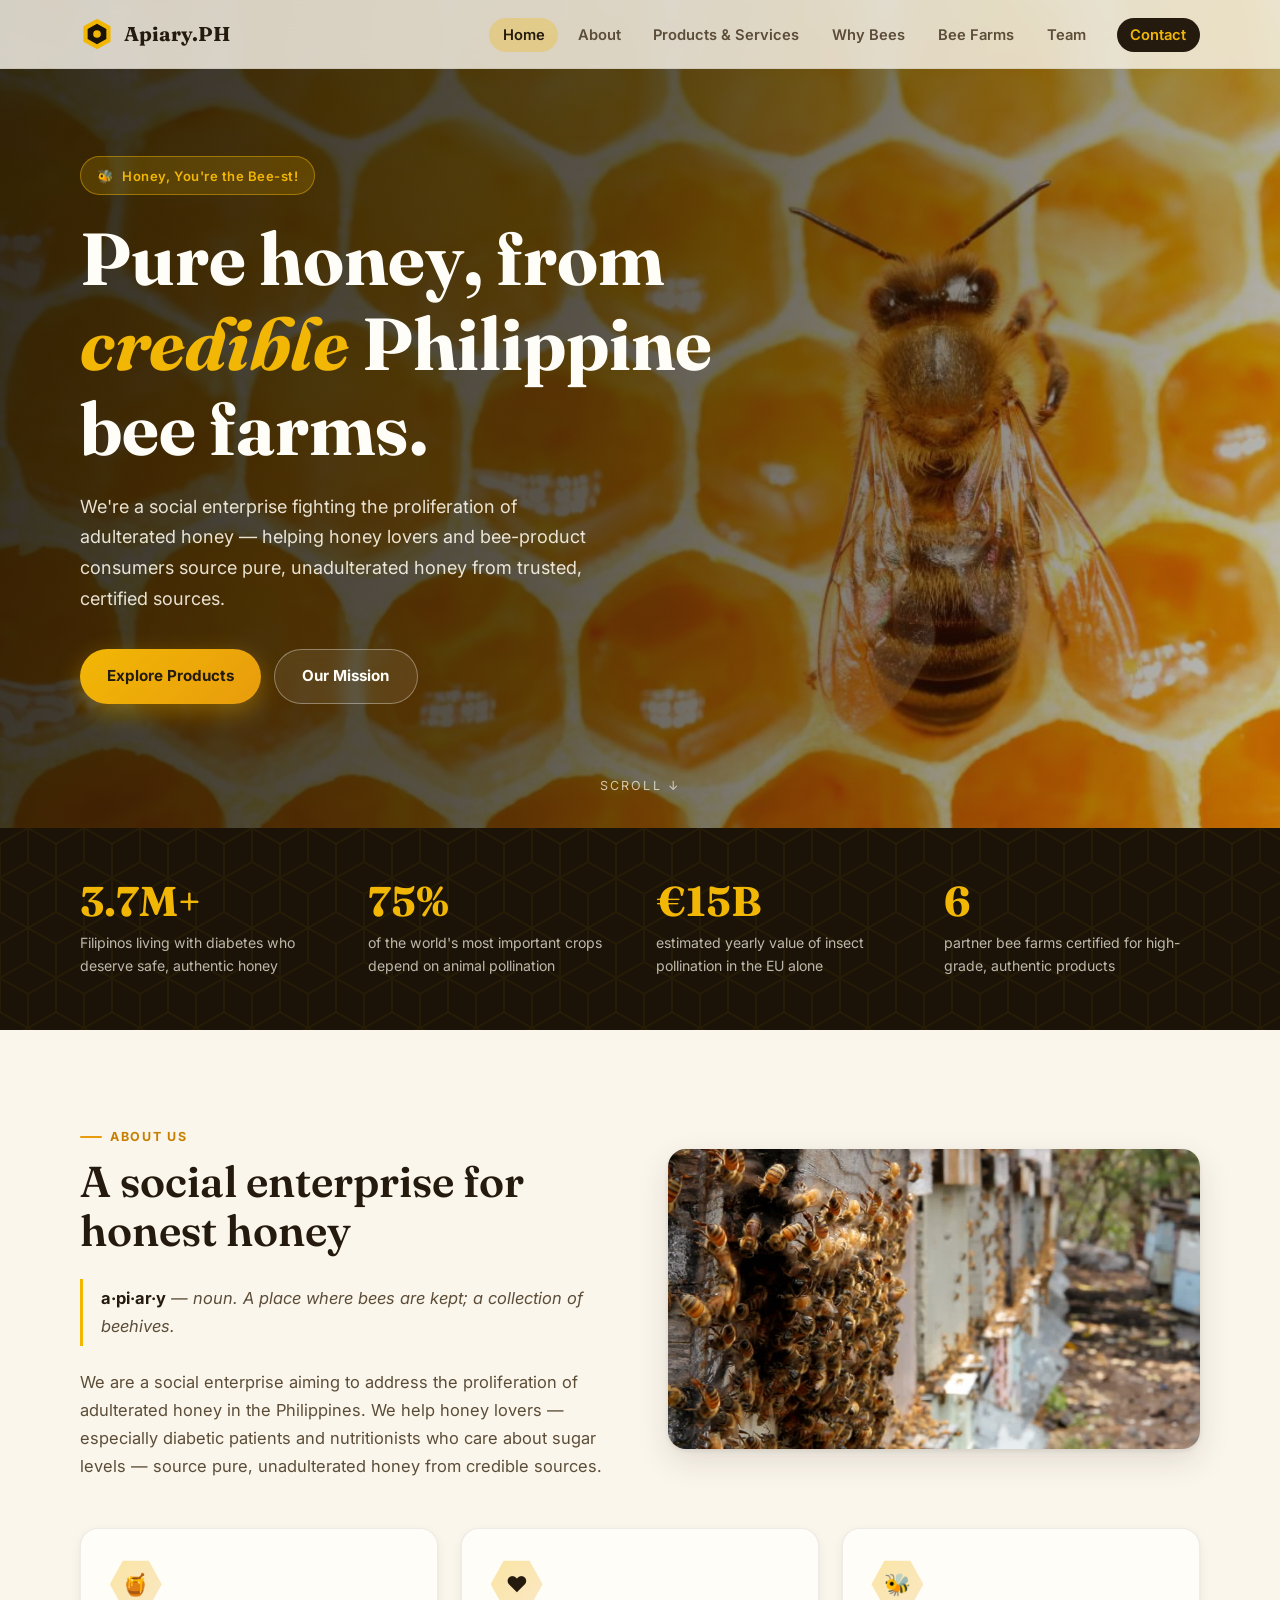
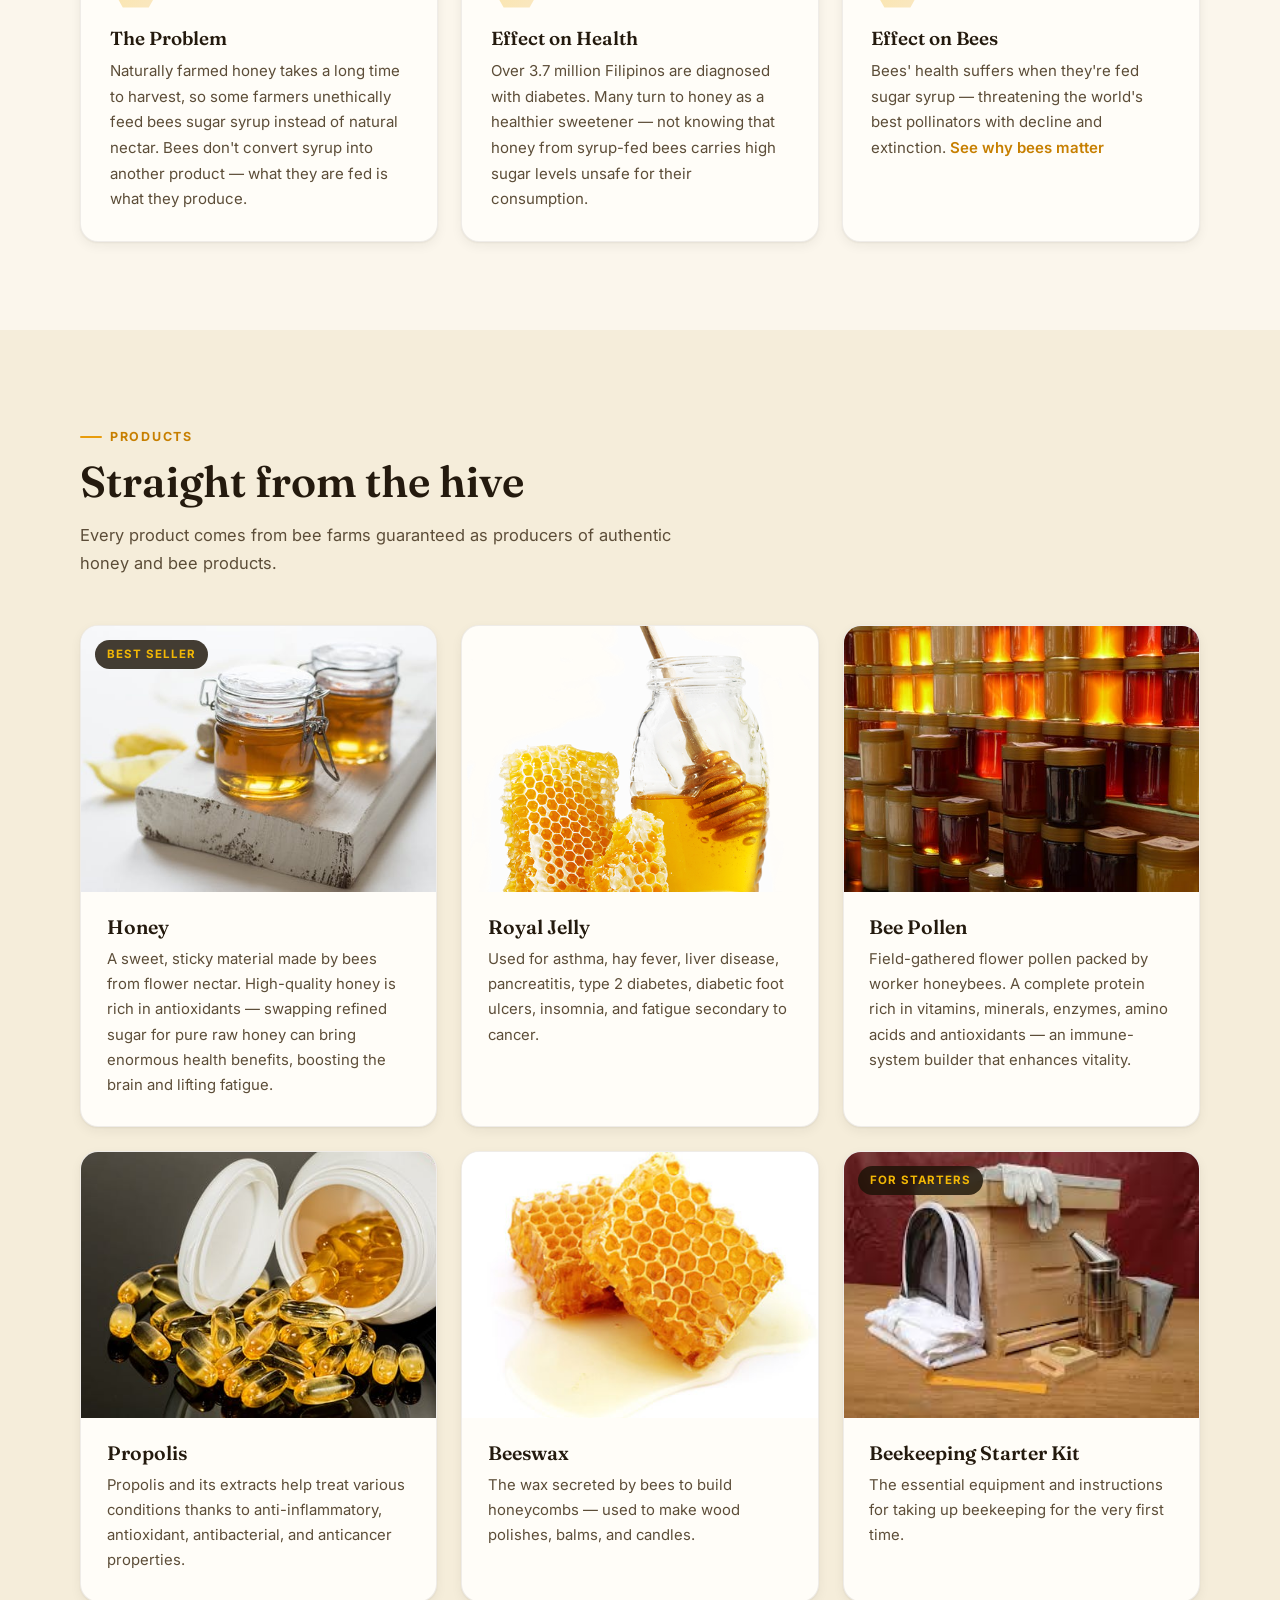
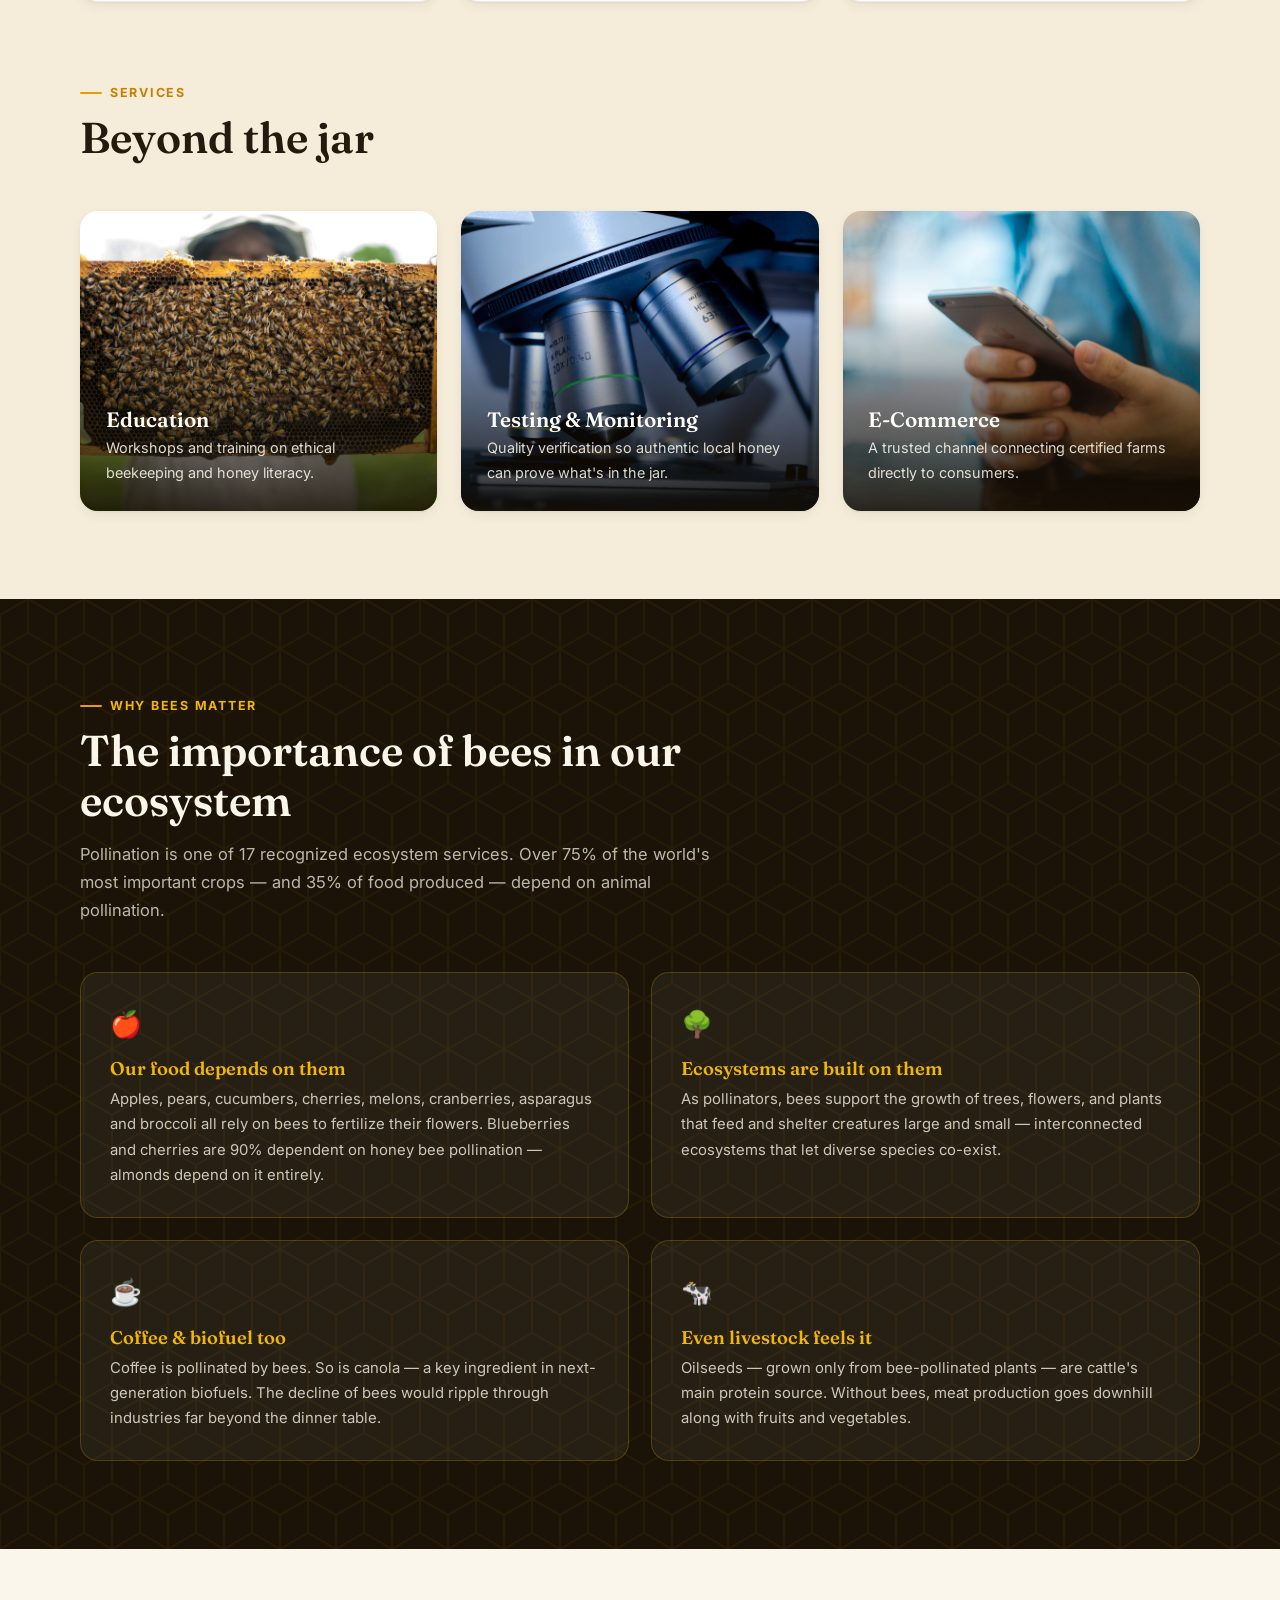
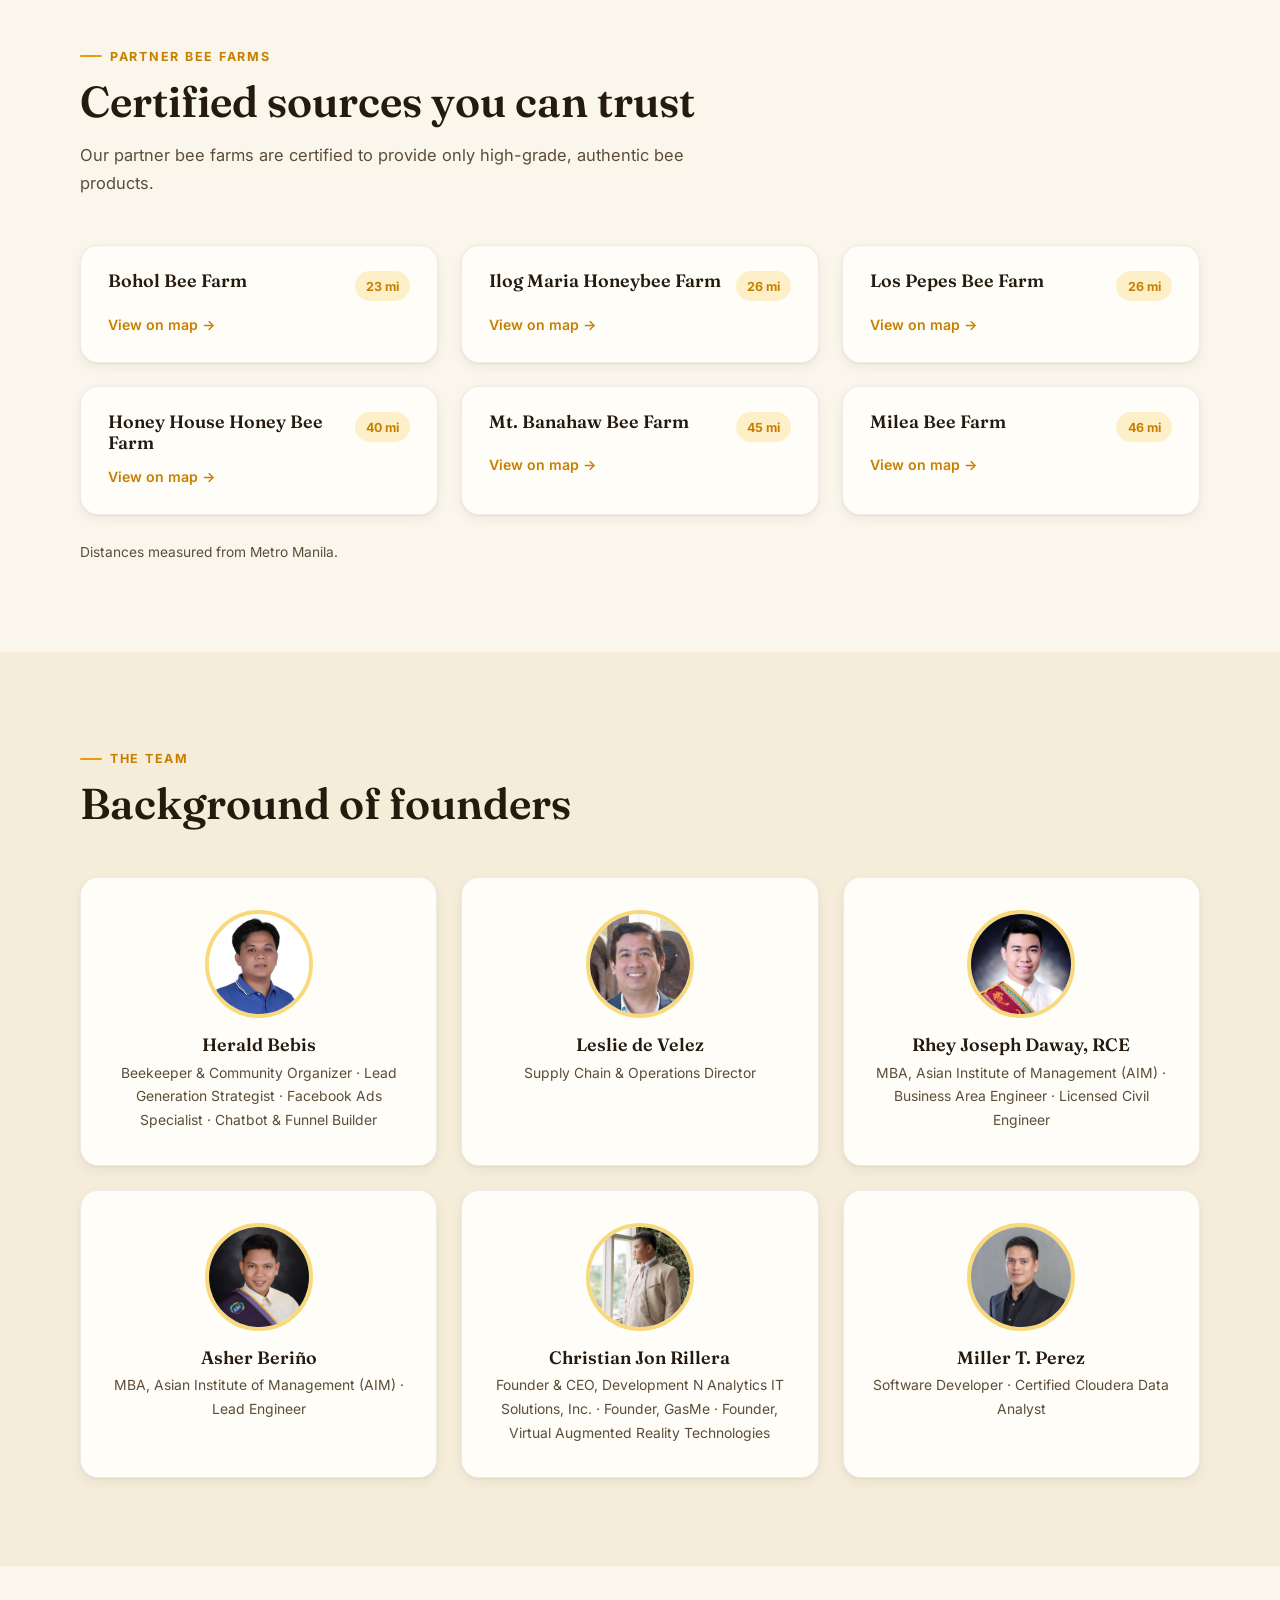
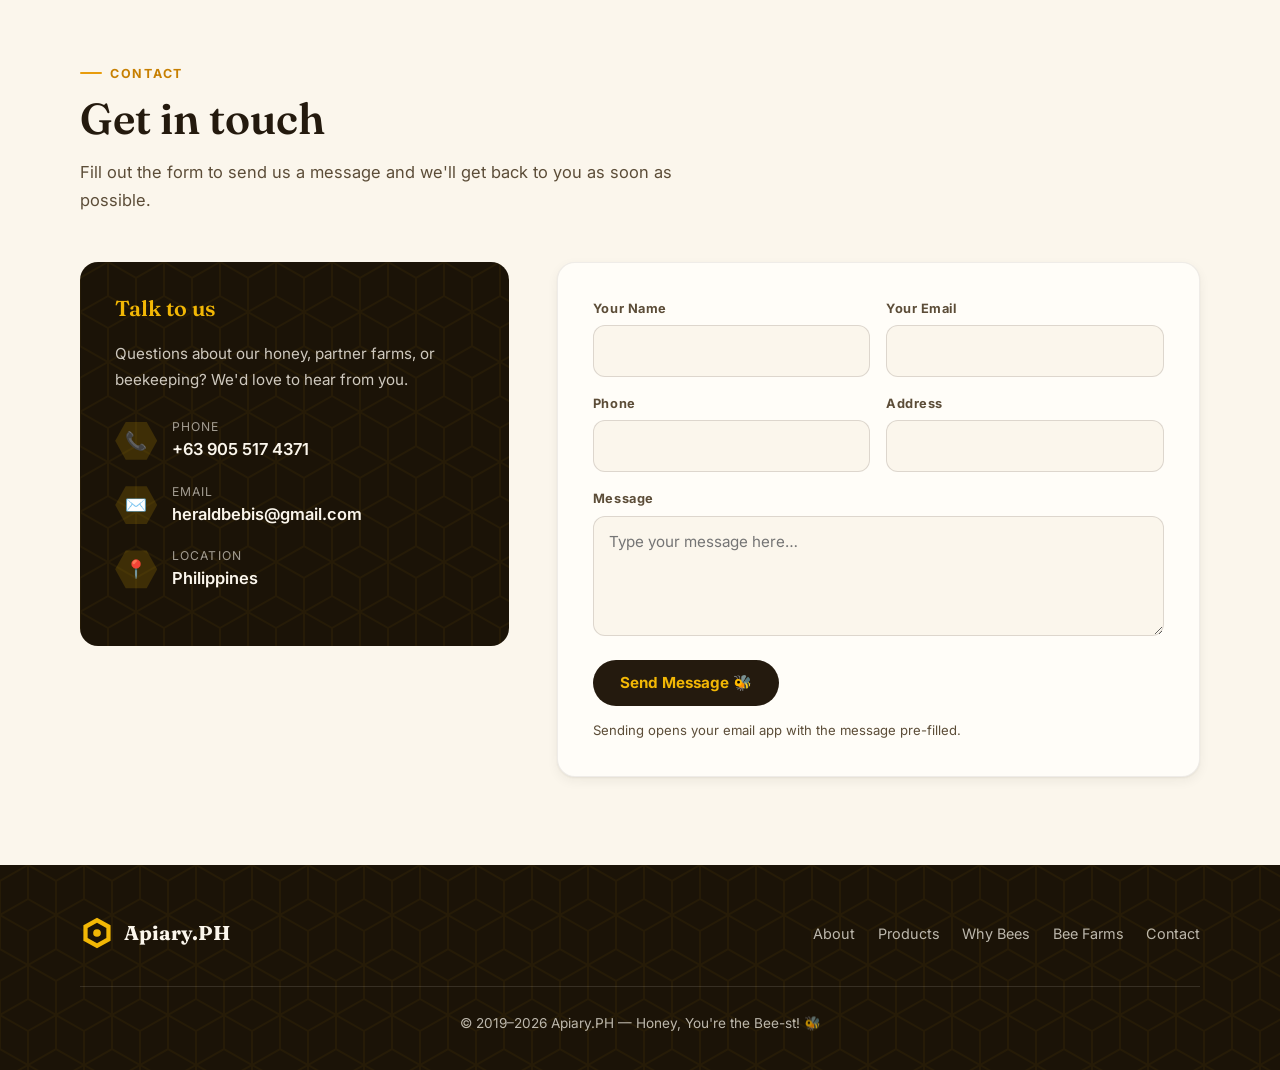
==== commit f9a7f3ca: "Instant initial hash jump (smooth scroll only after load) + hero badge spacing Co-Authored-By: Claud" ====
--- a/index.html
+++ b/index.html
@@ -47,7 +47,7 @@
 <!-- ====================== HERO ====================== -->
 <header class="hero" id="home">
 	<div class="container">
-		<span class="hero-badge">🐝 Honey, You're the Bee-st!</span>
+		<span class="hero-badge"><span>🐝</span><span>Honey, You're the Bee-st!</span></span>
 		<h1>Pure honey, from <em>credible</em> Philippine bee farms.</h1>
 		<p class="lede">We're a social enterprise fighting the proliferation of adulterated honey — helping honey lovers and bee-product consumers source pure, unadulterated honey from trusted, certified sources.</p>
 		<div class="hero-actions">
--- a/assets/css/style.css
+++ b/assets/css/style.css
@@ -22,7 +22,8 @@
 
 * { margin: 0; padding: 0; box-sizing: border-box; }
 
-html { scroll-behavior: smooth; }
+/* .smooth is added by JS after load so the initial hash jump stays instant */
+html.smooth { scroll-behavior: smooth; }
 
 section[id], header[id] { scroll-margin-top: 68px; }
 
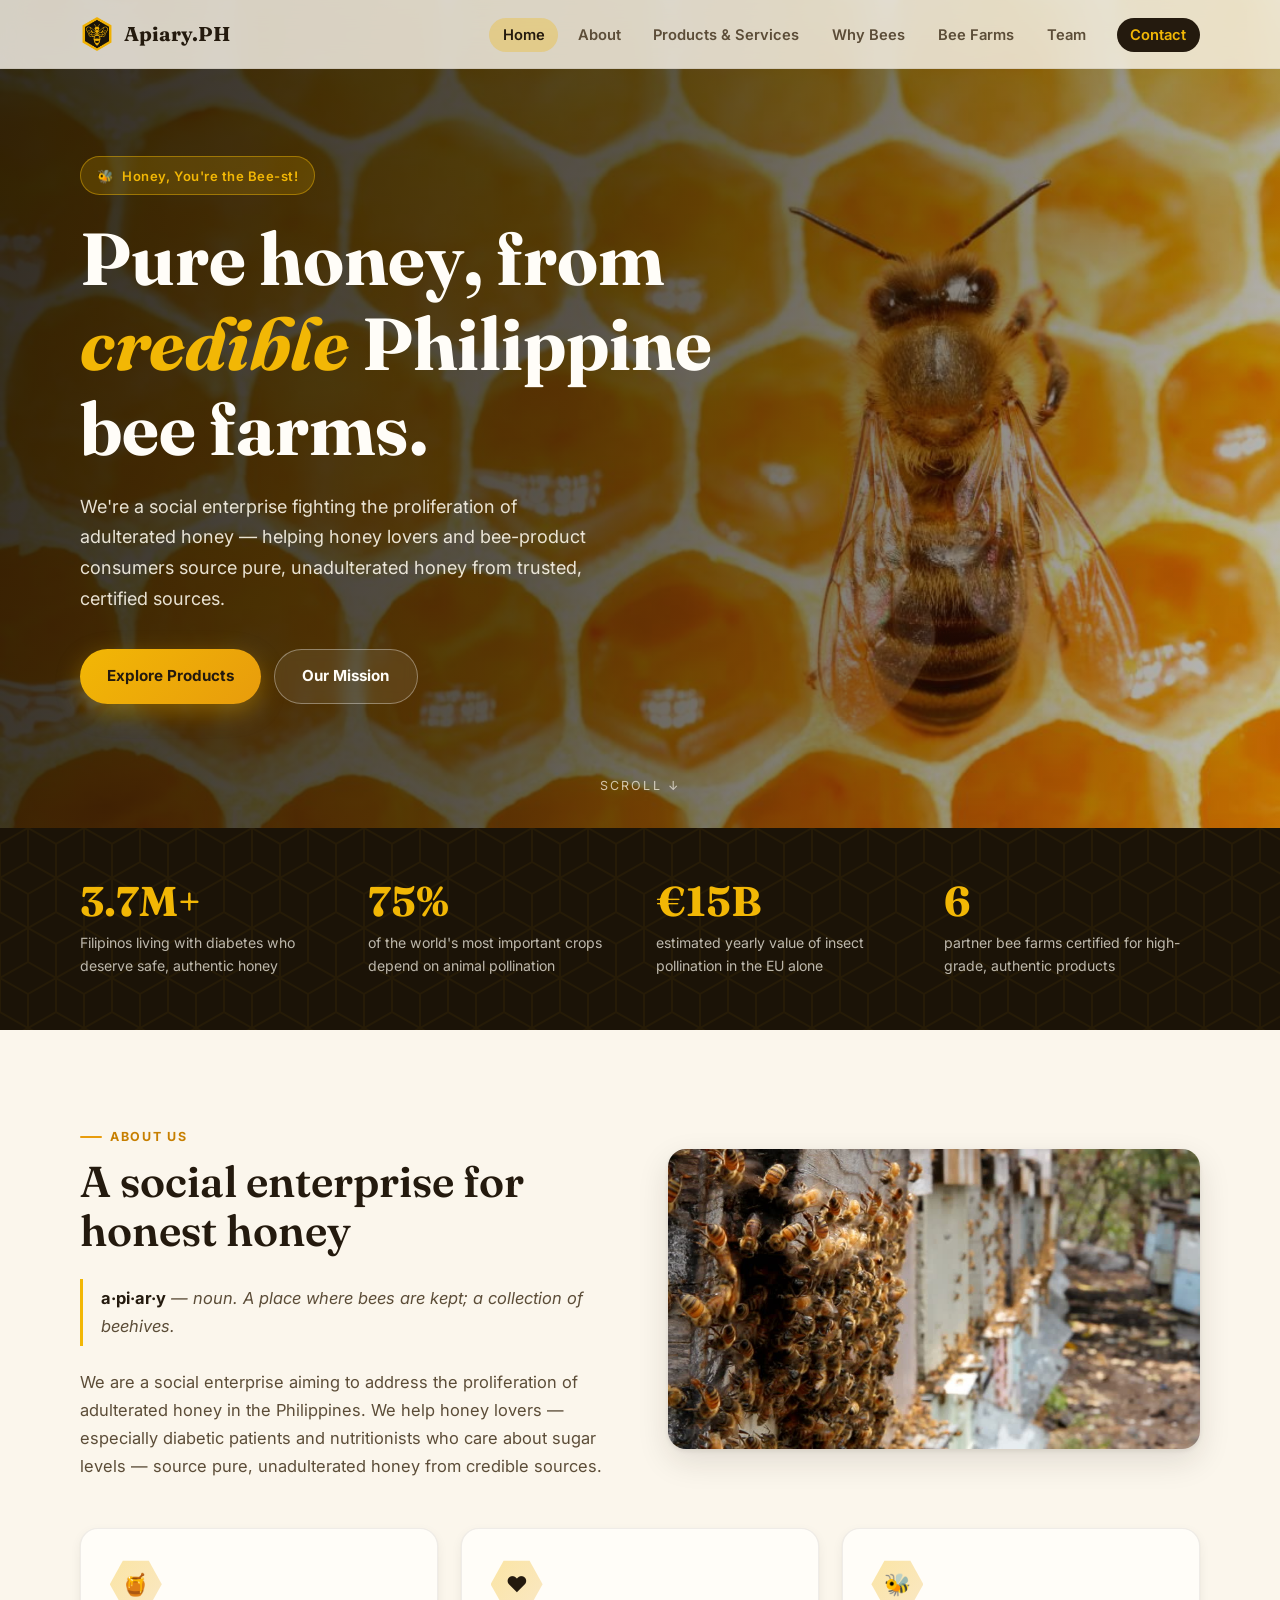
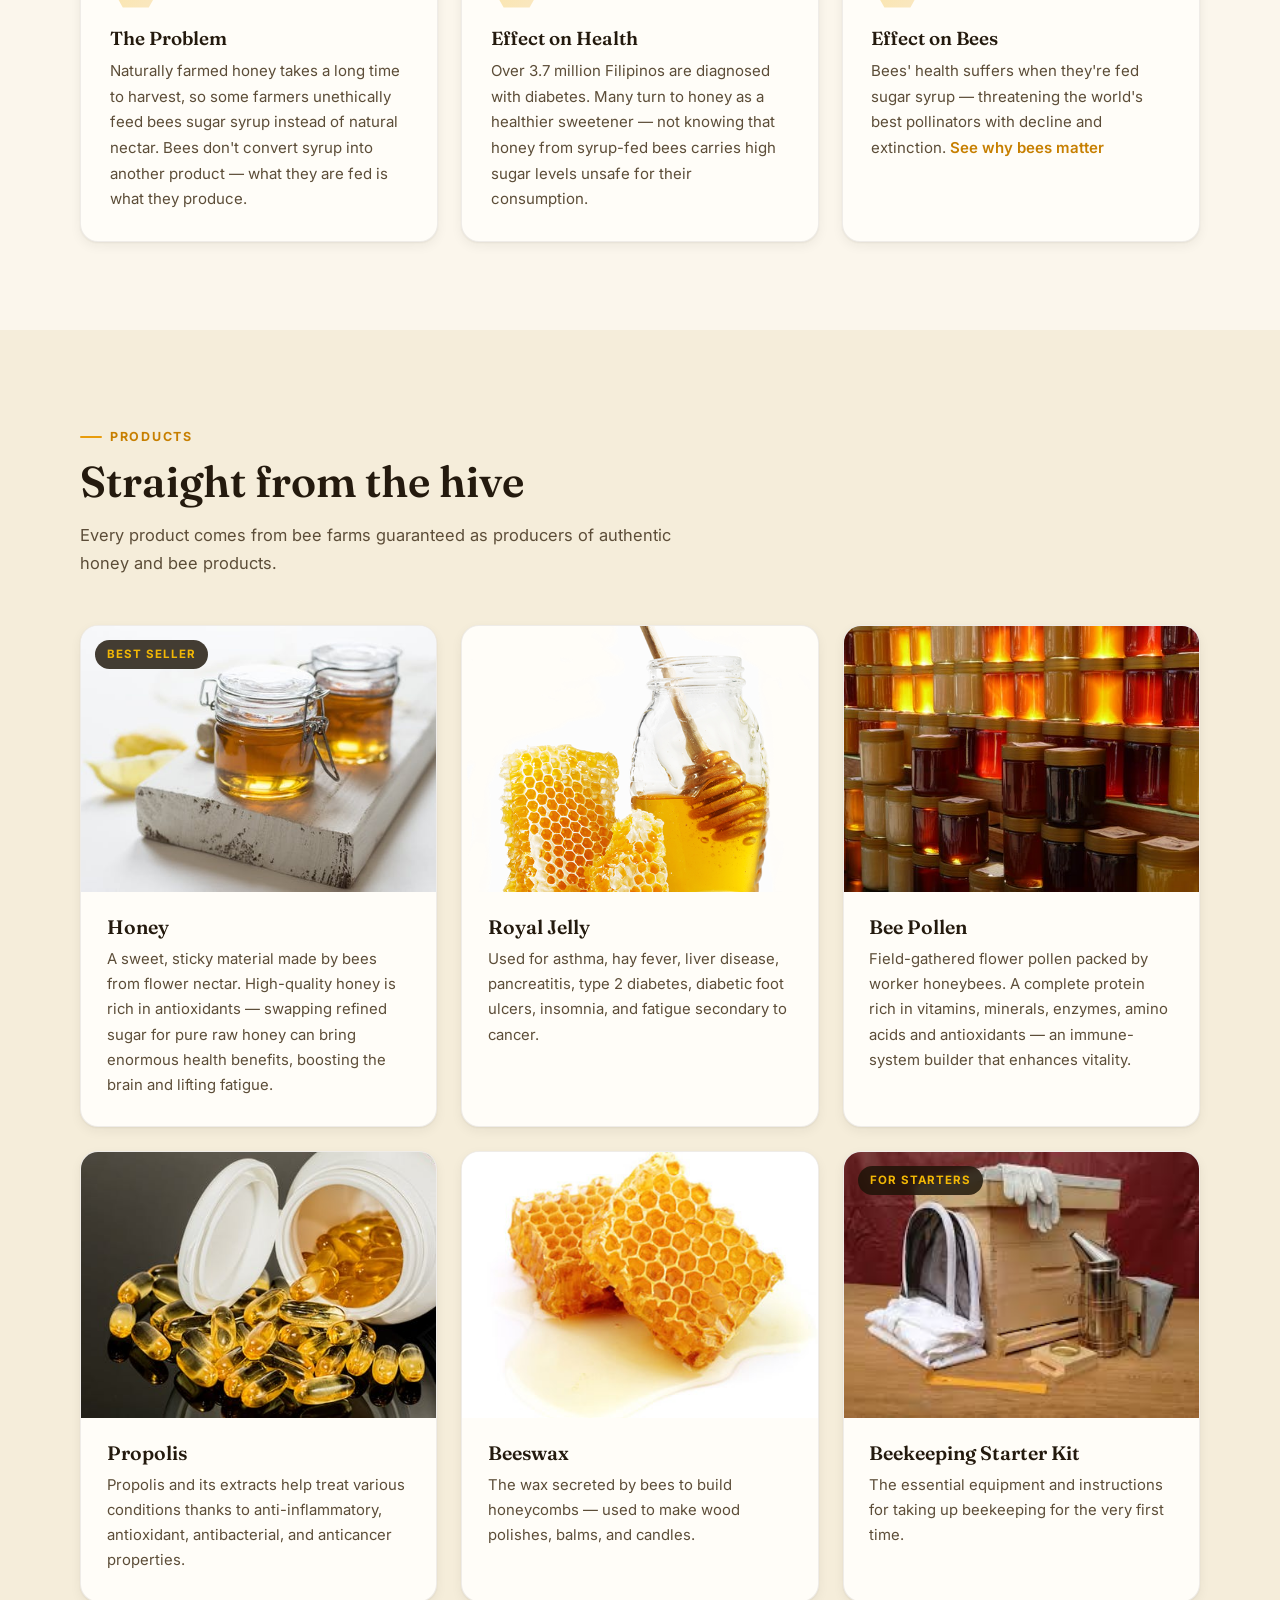
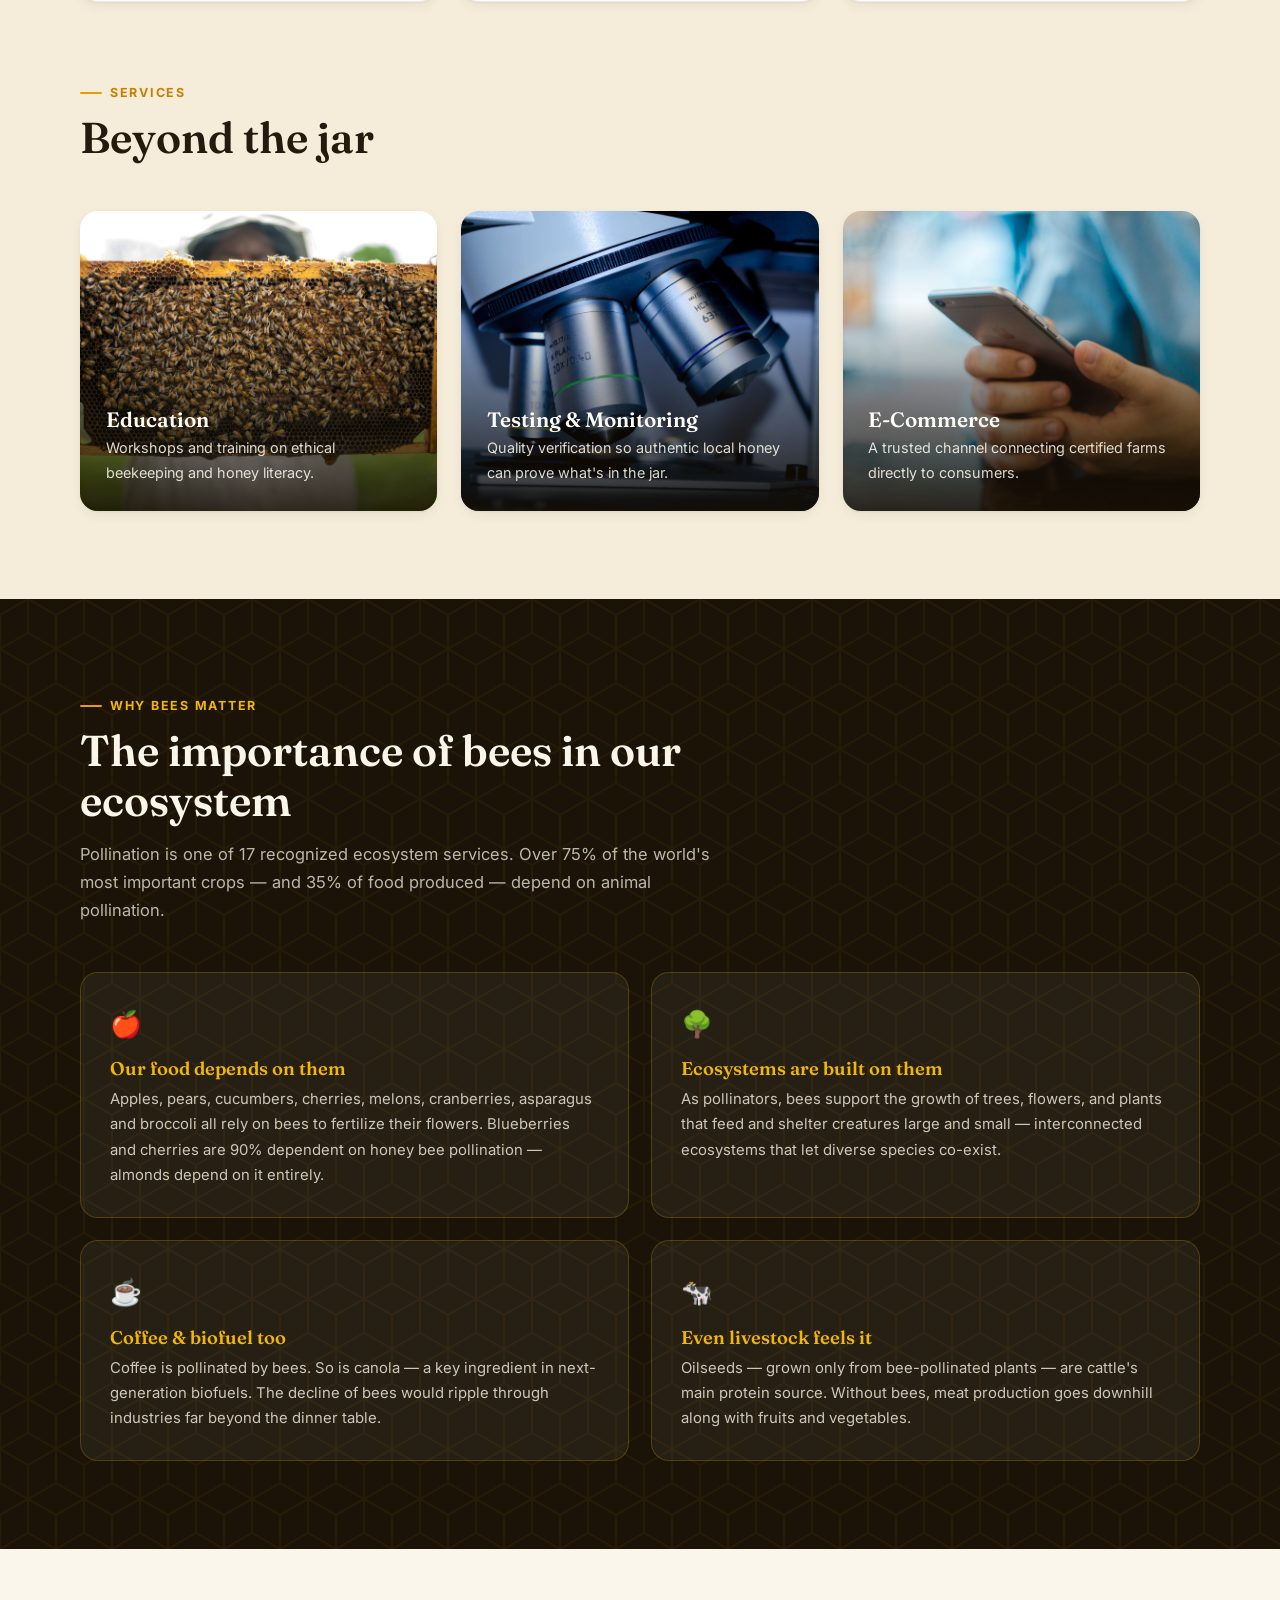
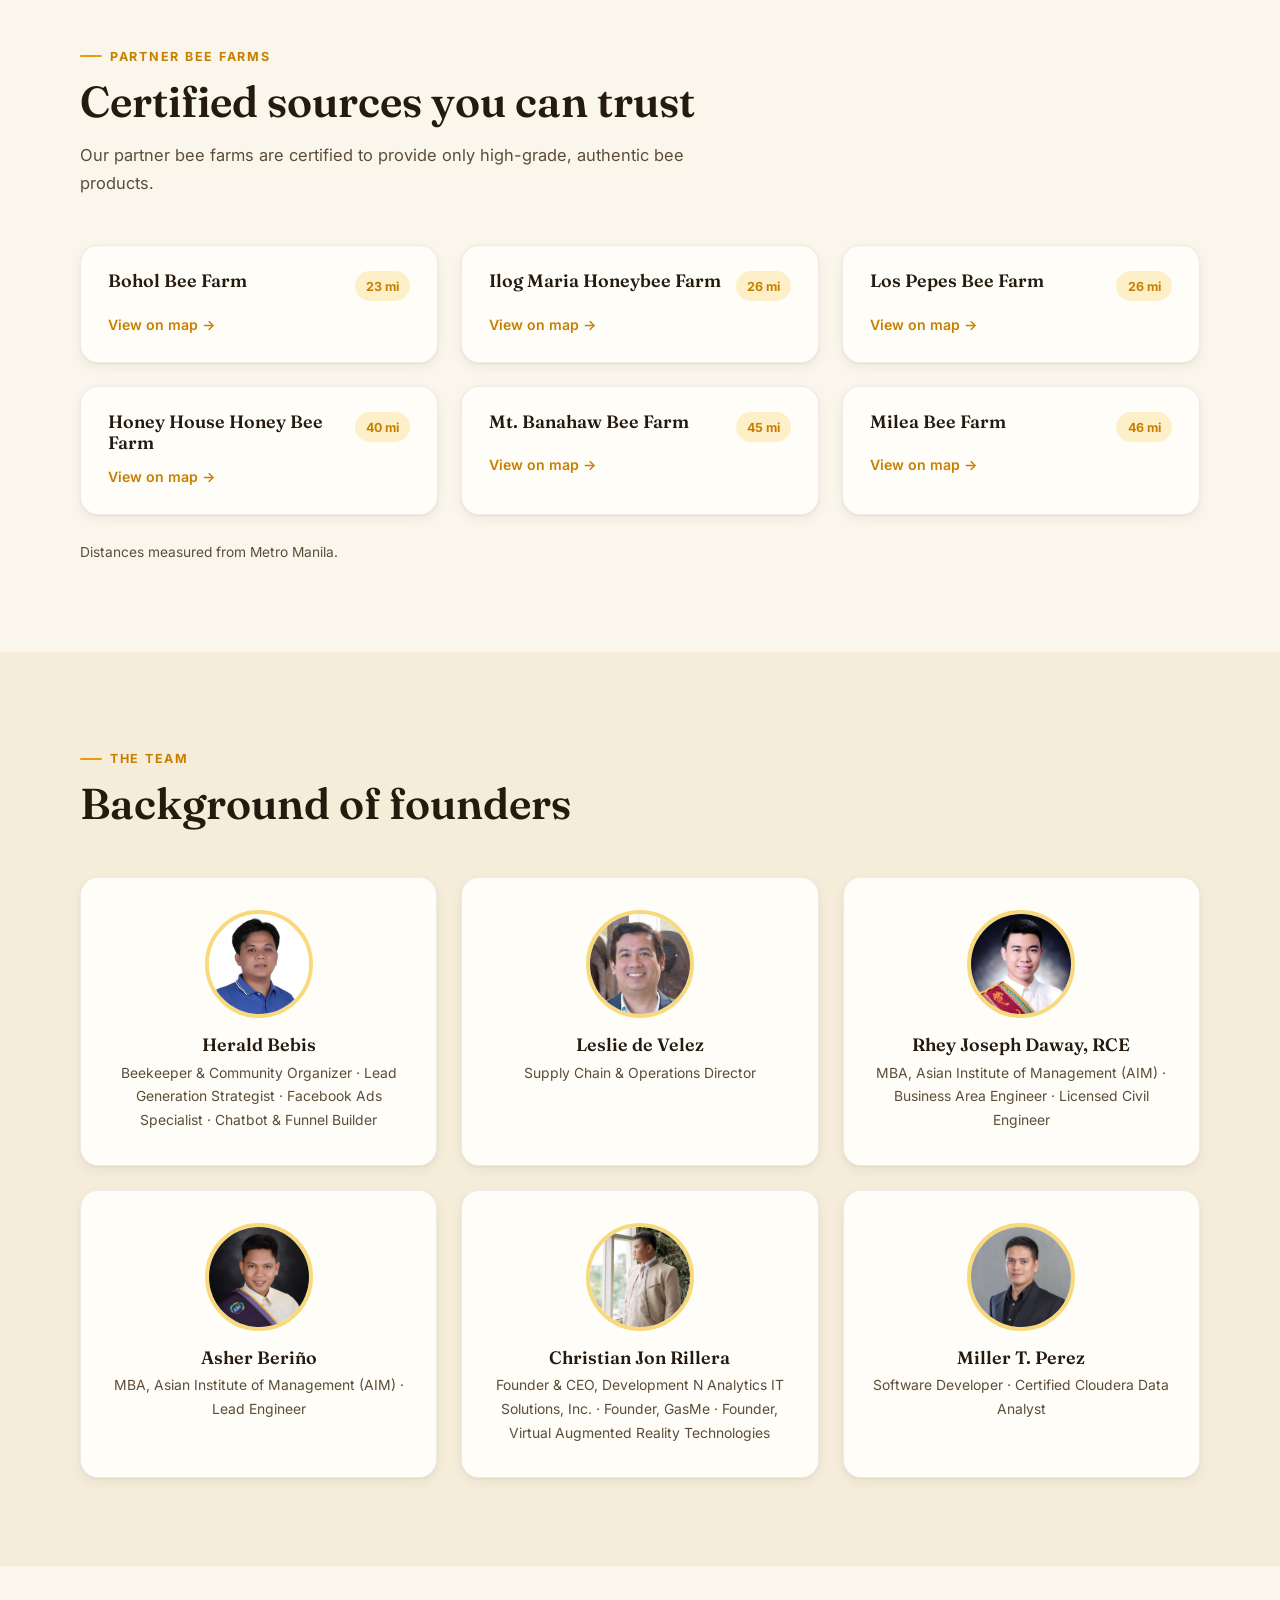
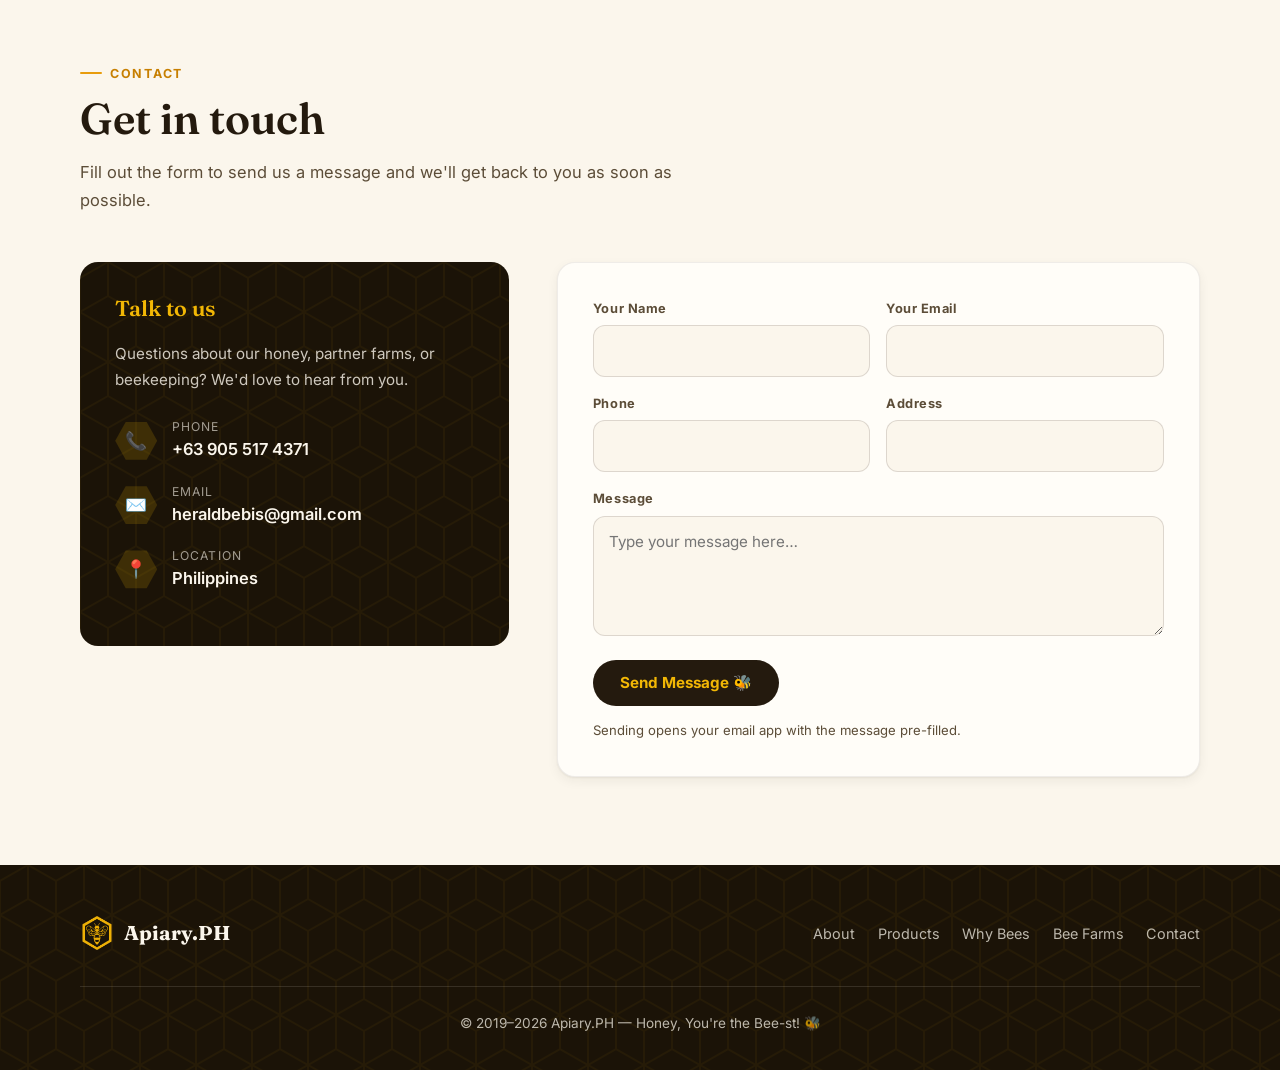
==== commit baaab773: "New bee-in-hexagon logo + favicon set (ico/32/192/apple-touch, transparent bg) Co-Authored-By: Claud" ====
--- a/index.html
+++ b/index.html
@@ -10,7 +10,11 @@
 	<link rel="preconnect" href="https://fonts.gstatic.com" crossorigin>
 	<link href="https://fonts.googleapis.com/css2?family=Fraunces:ital,opsz,wght@0,9..144,400..700;1,9..144,400..700&family=Inter:wght@400;600;700&display=swap" rel="stylesheet">
 	<link rel="stylesheet" href="assets/css/style.css">
-	<link rel="shortcut icon" href="assets/img/beeicon.ico" type="image/x-icon">
+	<noscript><style>.reveal { opacity: 1 !important; transform: none !important; }</style></noscript>
+	<link rel="icon" href="assets/img/favicon.ico" sizes="any">
+	<link rel="icon" type="image/png" sizes="32x32" href="assets/img/favicon-32.png">
+	<link rel="icon" type="image/png" sizes="192x192" href="assets/img/favicon-192.png">
+	<link rel="apple-touch-icon" href="assets/img/apple-touch-icon.png">
 
 	<meta property="og:title" content="Apiary.PH — Honey, You're the Bee-st!">
 	<meta property="og:description" content="Pure, unadulterated honey and bee products from credible Philippine bee farms.">
@@ -22,11 +26,7 @@
 <nav class="nav" id="nav">
 	<div class="container nav-inner">
 		<a class="brand" href="#home">
-			<svg class="hex" viewBox="0 0 40 40" aria-hidden="true">
-				<polygon points="20,2 36,11 36,29 20,38 4,29 4,11" fill="#f2b705"/>
-				<polygon points="20,8 31,14 31,26 20,32 9,26 9,14" fill="#1b1307"/>
-				<circle cx="20" cy="20" r="4.5" fill="#f2b705"/>
-			</svg>
+			<img class="hex" src="assets/img/logo-bee-hex.png" width="34" height="34" alt="">
 			Apiary.PH
 		</a>
 		<button class="nav-toggle" id="navToggle" aria-expanded="false" aria-controls="navLinks" aria-label="Toggle menu">
@@ -356,11 +356,7 @@
 	<div class="container">
 		<div class="footer-inner">
 			<a class="brand" href="#home">
-				<svg class="hex" viewBox="0 0 40 40" aria-hidden="true">
-					<polygon points="20,2 36,11 36,29 20,38 4,29 4,11" fill="#f2b705"/>
-					<polygon points="20,8 31,14 31,26 20,32 9,26 9,14" fill="#1b1307"/>
-					<circle cx="20" cy="20" r="4.5" fill="#f2b705"/>
-				</svg>
+				<img class="hex" src="assets/img/logo-bee-hex.png" width="34" height="34" alt="">
 				Apiary.PH
 			</a>
 			<ul class="footer-links">
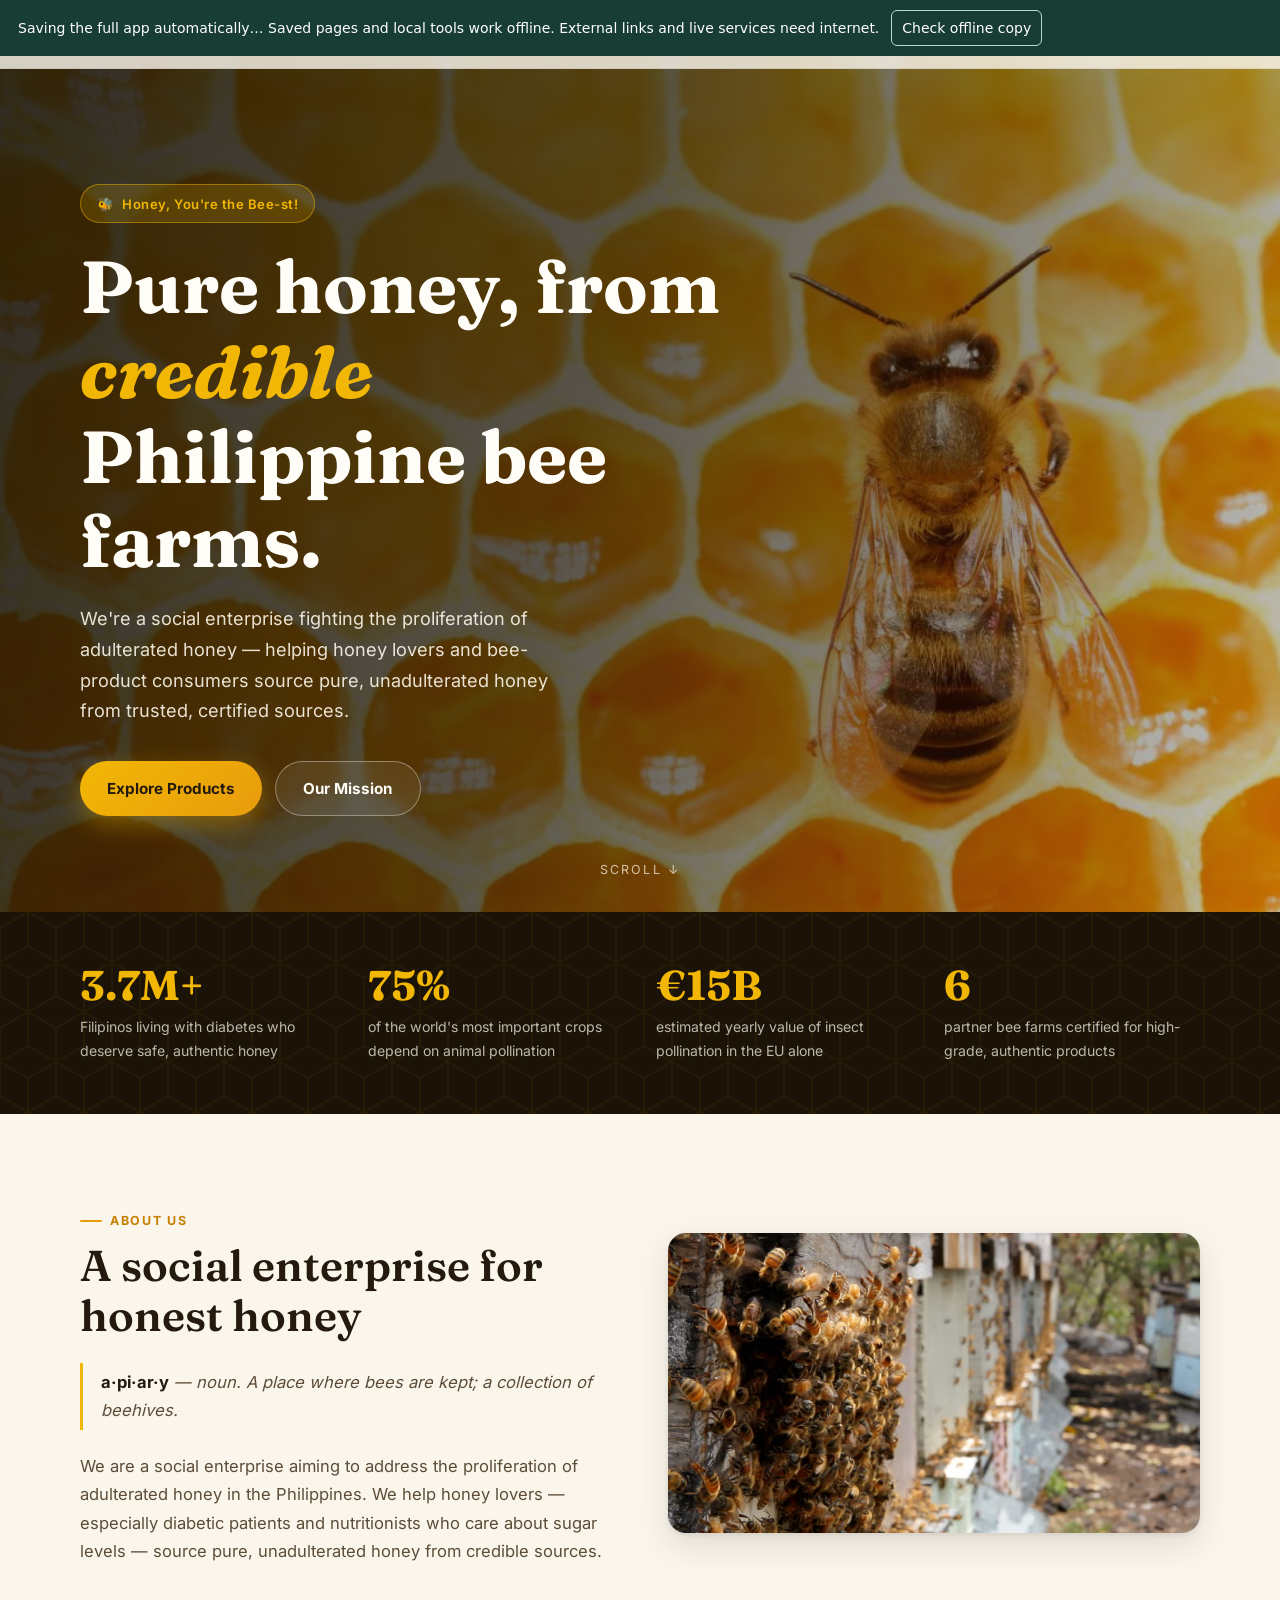
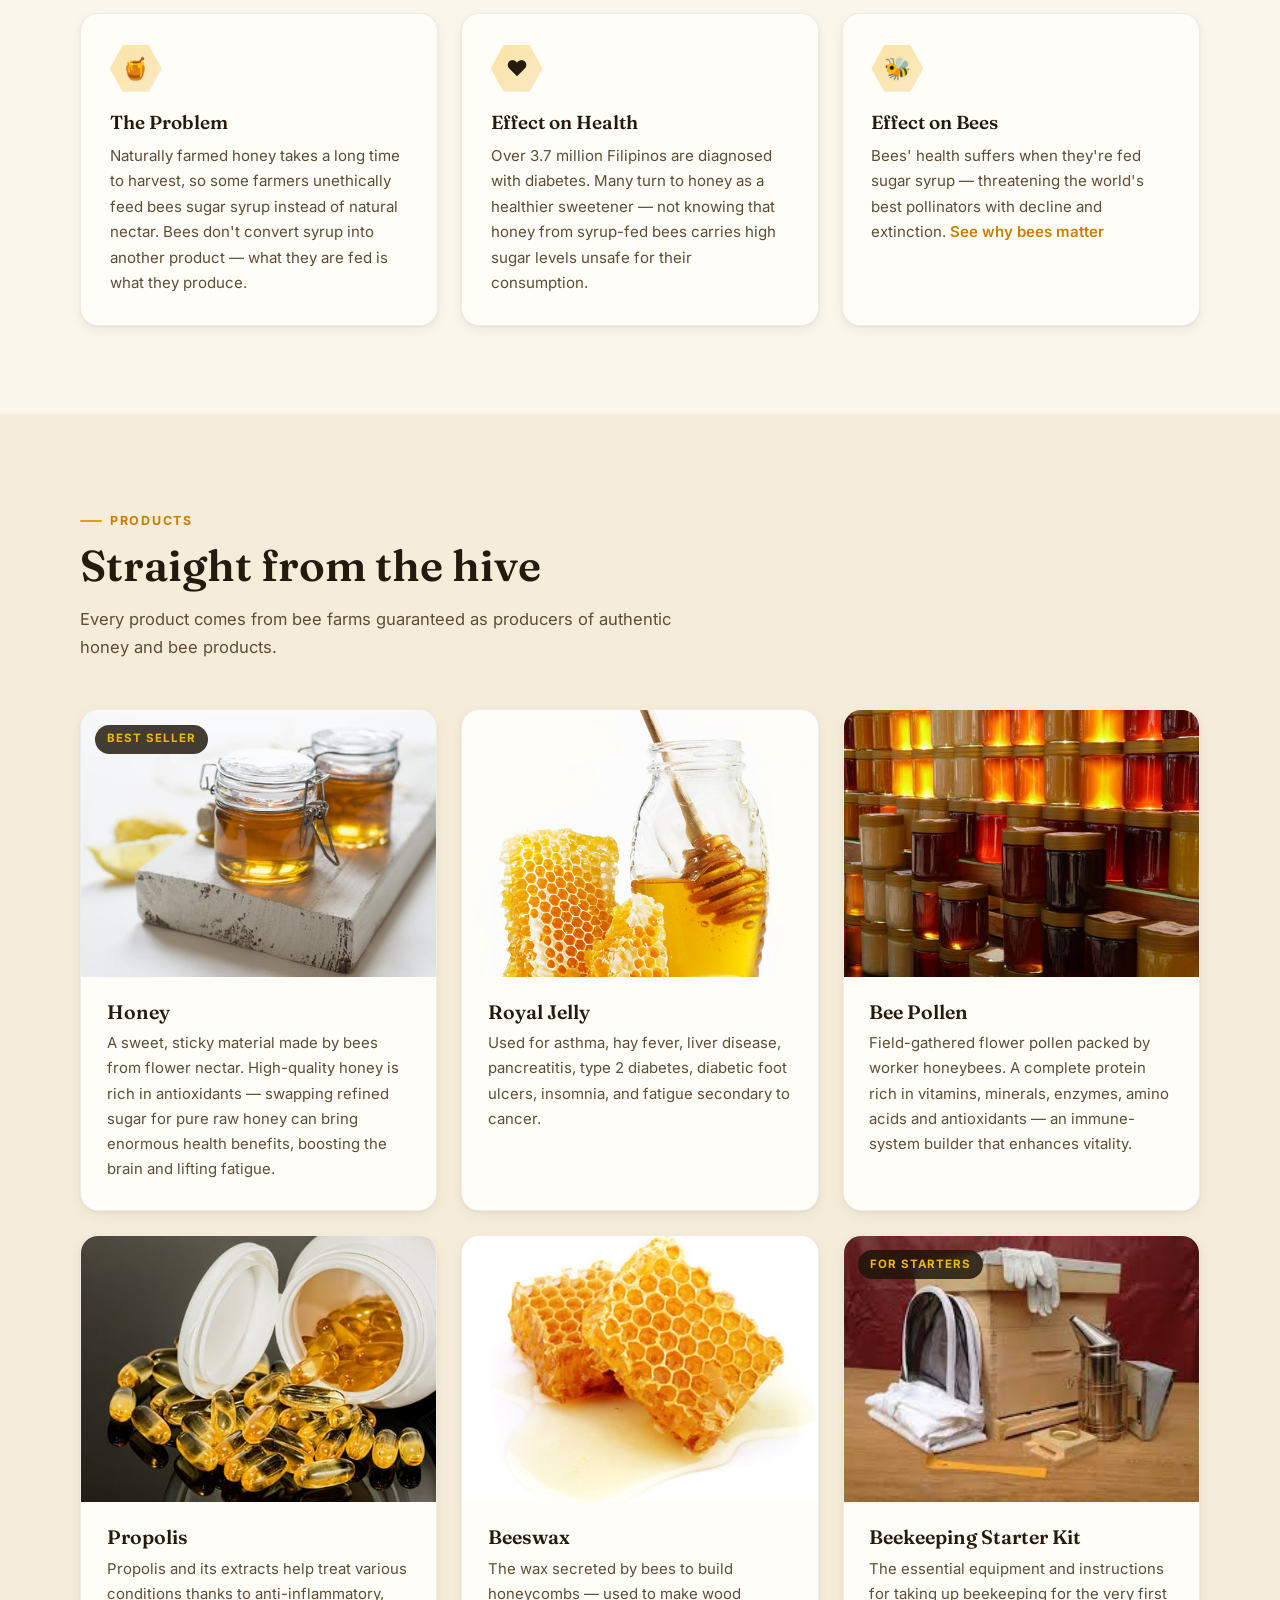
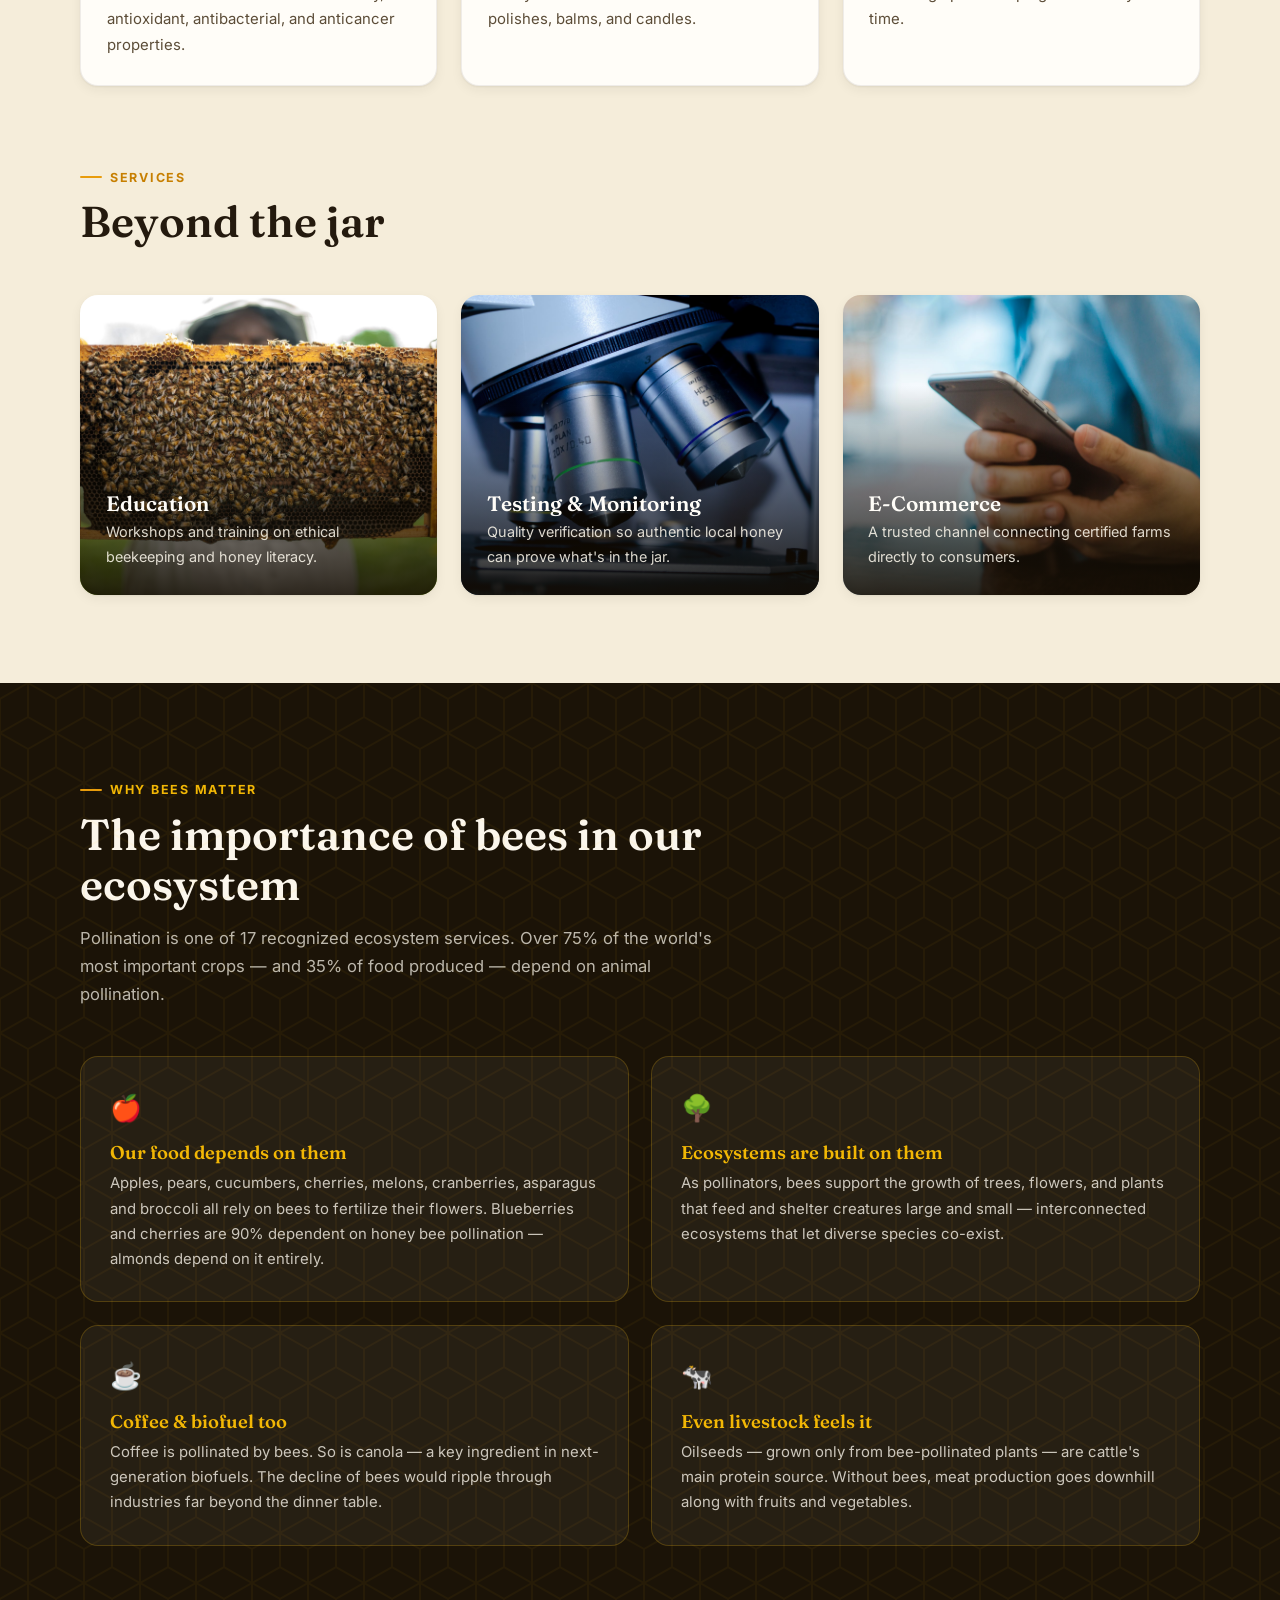
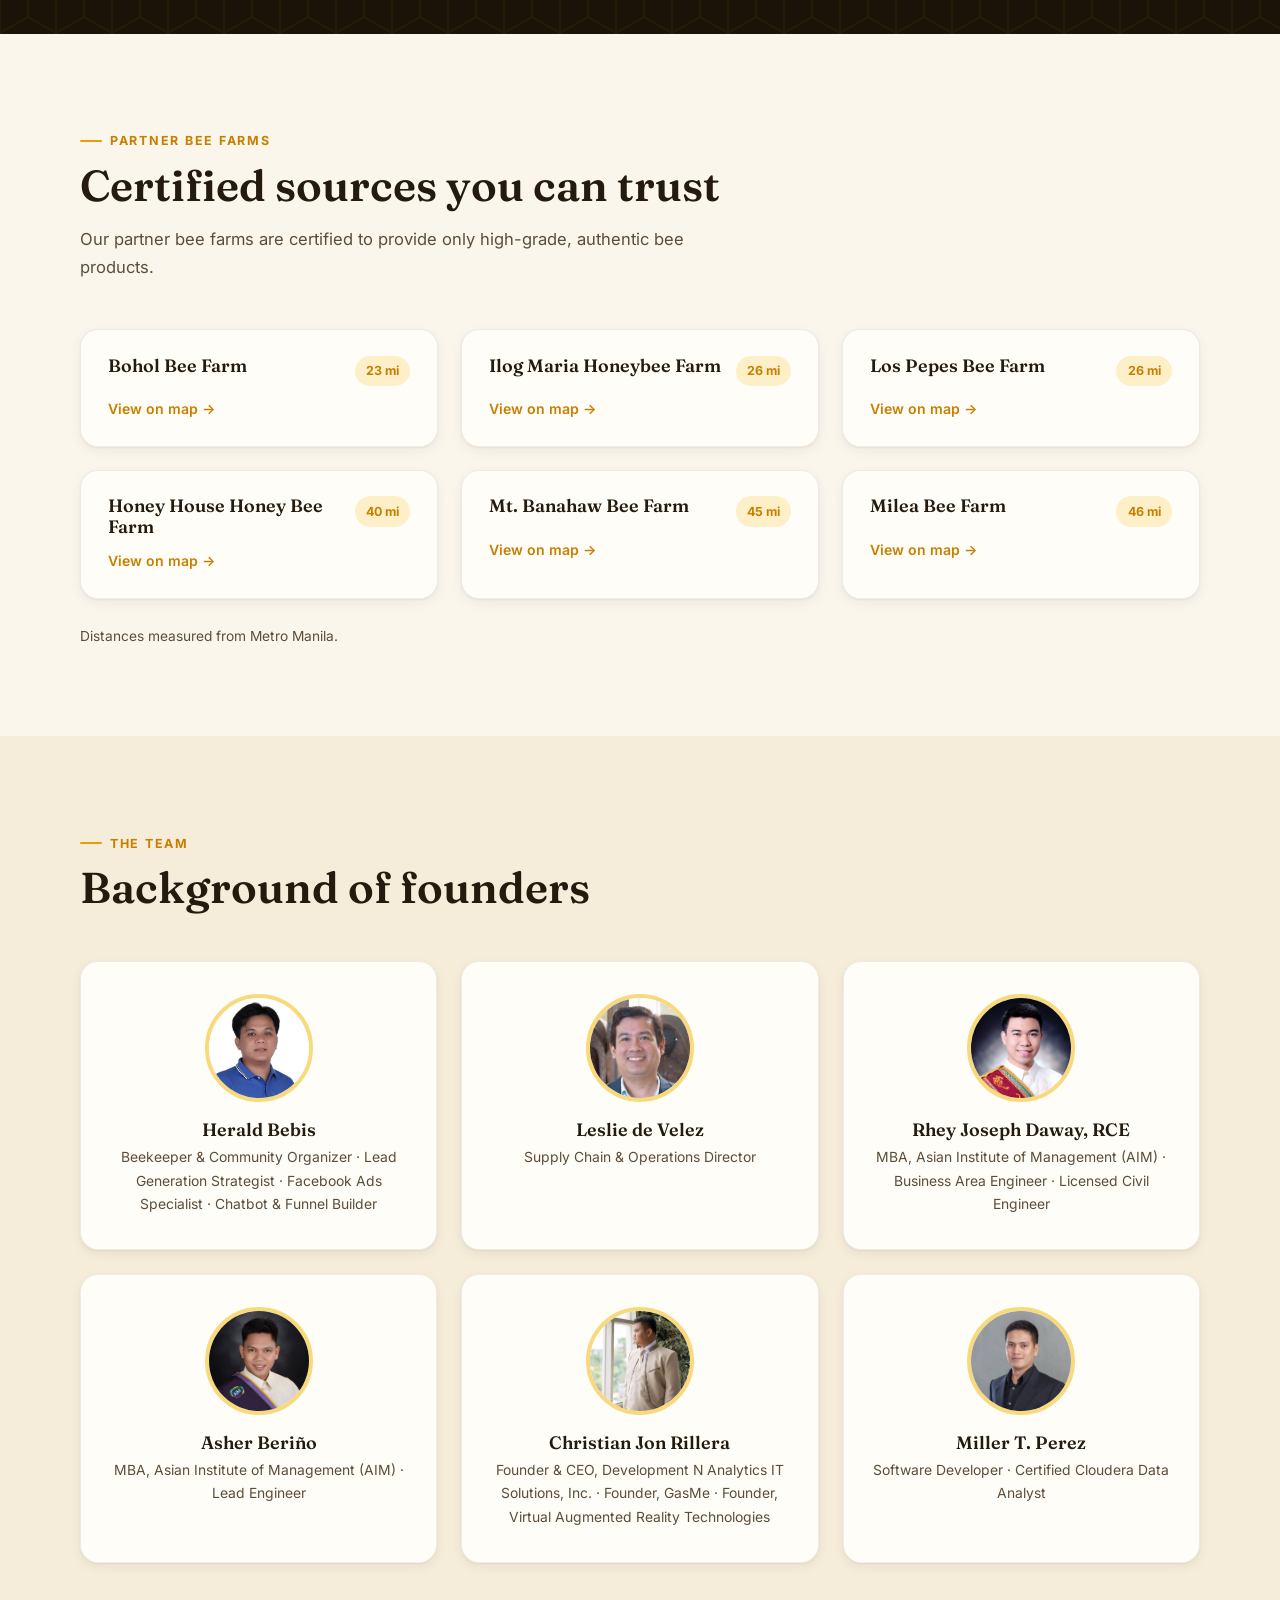
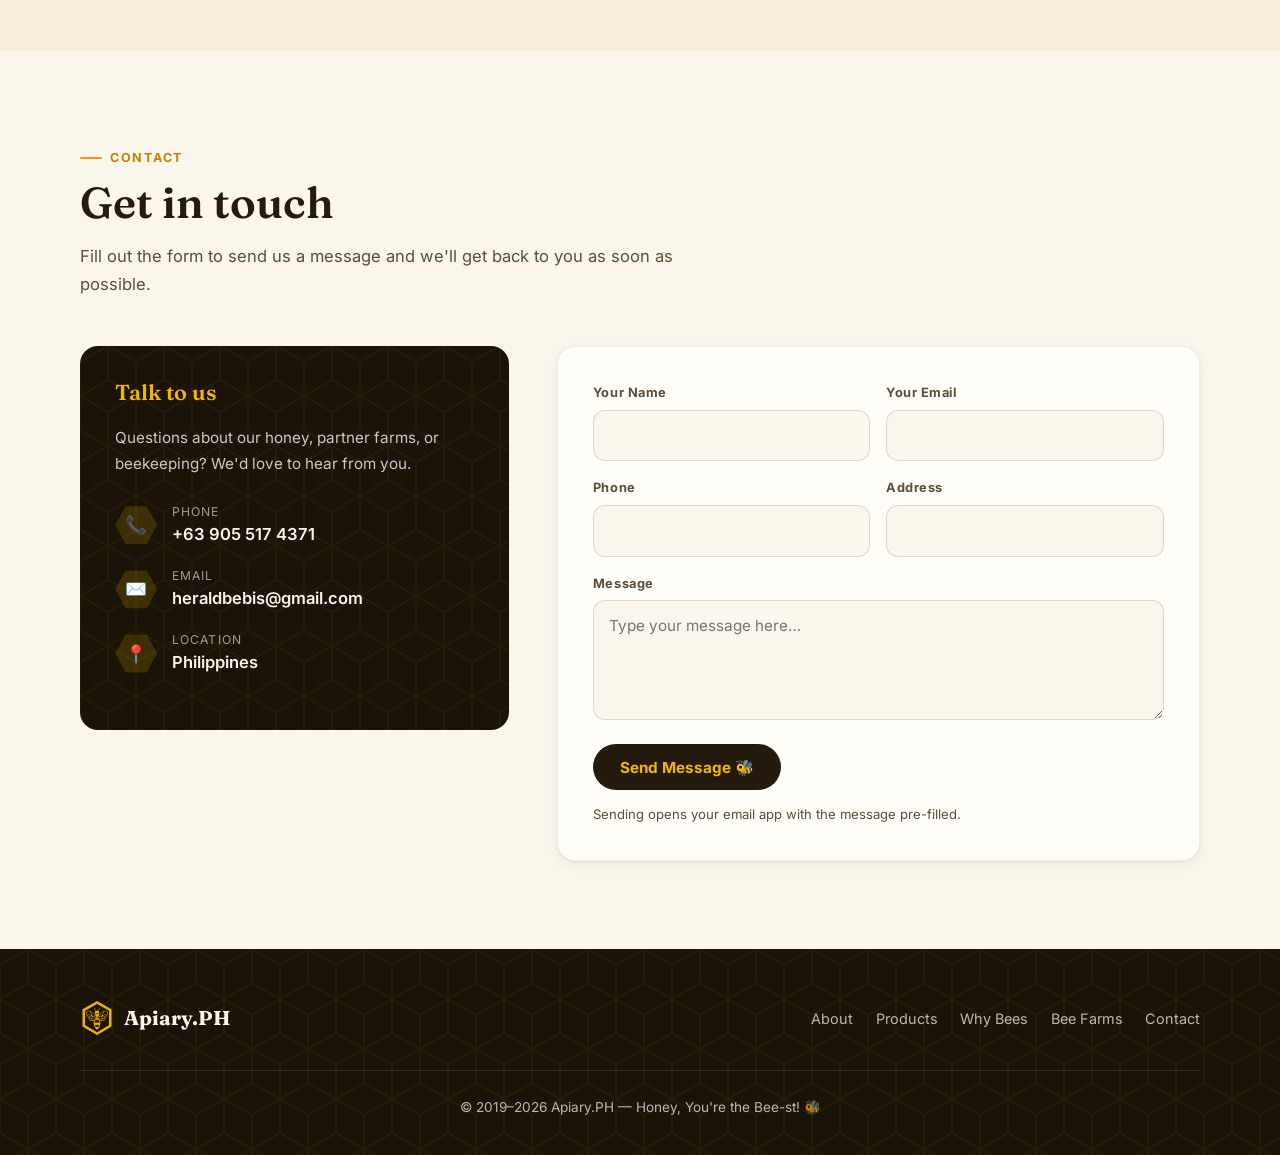
==== commit 585bef67: "Save the complete public app automatically for offline use" ====
--- a/index.html
+++ b/index.html
@@ -6,9 +6,9 @@
 	<title>Apiary.PH — Honey, You're the Bee-st!</title>
 	<meta name="description" content="Apiary.PH is a Philippine social enterprise helping honey lovers source pure, unadulterated honey and bee products from credible, certified bee farms.">
 
-	<link rel="preconnect" href="https://fonts.googleapis.com">
-	<link rel="preconnect" href="https://fonts.gstatic.com" crossorigin>
-	<link href="https://fonts.googleapis.com/css2?family=Fraunces:ital,opsz,wght@0,9..144,400..700;1,9..144,400..700&family=Inter:wght@400;600;700&display=swap" rel="stylesheet">
+	
+	
+	<link href="offline-vendor/86c71681581b301026f3.css" rel="stylesheet">
 	<link rel="stylesheet" href="assets/css/style.css">
 	<noscript><style>.reveal { opacity: 1 !important; transform: none !important; }</style></noscript>
 	<link rel="icon" href="assets/img/favicon.ico" sizes="any">
@@ -19,7 +19,7 @@
 	<meta property="og:title" content="Apiary.PH — Honey, You're the Bee-st!">
 	<meta property="og:description" content="Pure, unadulterated honey and bee products from credible Philippine bee farms.">
 	<meta property="og:image" content="assets/img/honey-bee.jpg">
-</head>
+<meta name="offline-limits" content="Saved pages and local tools work offline. External links and live services need internet."><link rel="manifest" href="manifest.webmanifest"><script data-offline-client src="offline-client.js" defer></script></head>
 <body>
 
 <!-- ====================== NAV ====================== -->
--- a/offline-vendor/86c71681581b301026f3.css
+++ b/offline-vendor/86c71681581b301026f3.css
@@ -0,0 +1,77 @@
+@font-face {
+  font-family: 'Fraunces';
+  font-style: italic;
+  font-weight: 400;
+  font-display: swap;
+  src: url(1c362fdb15e3810b6858.ttf) format('truetype');
+}
+@font-face {
+  font-family: 'Fraunces';
+  font-style: italic;
+  font-weight: 500;
+  font-display: swap;
+  src: url(8bb5d7badc0189c17647.ttf) format('truetype');
+}
+@font-face {
+  font-family: 'Fraunces';
+  font-style: italic;
+  font-weight: 600;
+  font-display: swap;
+  src: url(00633b031b7bb8d71597.ttf) format('truetype');
+}
+@font-face {
+  font-family: 'Fraunces';
+  font-style: italic;
+  font-weight: 700;
+  font-display: swap;
+  src: url(1e6087c3a14b13b4ae47.ttf) format('truetype');
+}
+@font-face {
+  font-family: 'Fraunces';
+  font-style: normal;
+  font-weight: 400;
+  font-display: swap;
+  src: url(79347ed53aa14e8b77ee.ttf) format('truetype');
+}
+@font-face {
+  font-family: 'Fraunces';
+  font-style: normal;
+  font-weight: 500;
+  font-display: swap;
+  src: url(72025d9b68a7dd0b68eb.ttf) format('truetype');
+}
+@font-face {
+  font-family: 'Fraunces';
+  font-style: normal;
+  font-weight: 600;
+  font-display: swap;
+  src: url(959364b06f81af7e1c72.ttf) format('truetype');
+}
+@font-face {
+  font-family: 'Fraunces';
+  font-style: normal;
+  font-weight: 700;
+  font-display: swap;
+  src: url(db7c5771335b7af9ea09.ttf) format('truetype');
+}
+@font-face {
+  font-family: 'Inter';
+  font-style: normal;
+  font-weight: 400;
+  font-display: swap;
+  src: url(a699af1dea30b799318e.ttf) format('truetype');
+}
+@font-face {
+  font-family: 'Inter';
+  font-style: normal;
+  font-weight: 600;
+  font-display: swap;
+  src: url(87e867b52640b3b397a9.ttf) format('truetype');
+}
+@font-face {
+  font-family: 'Inter';
+  font-style: normal;
+  font-weight: 700;
+  font-display: swap;
+  src: url(6f49e1b28bce7339f484.ttf) format('truetype');
+}
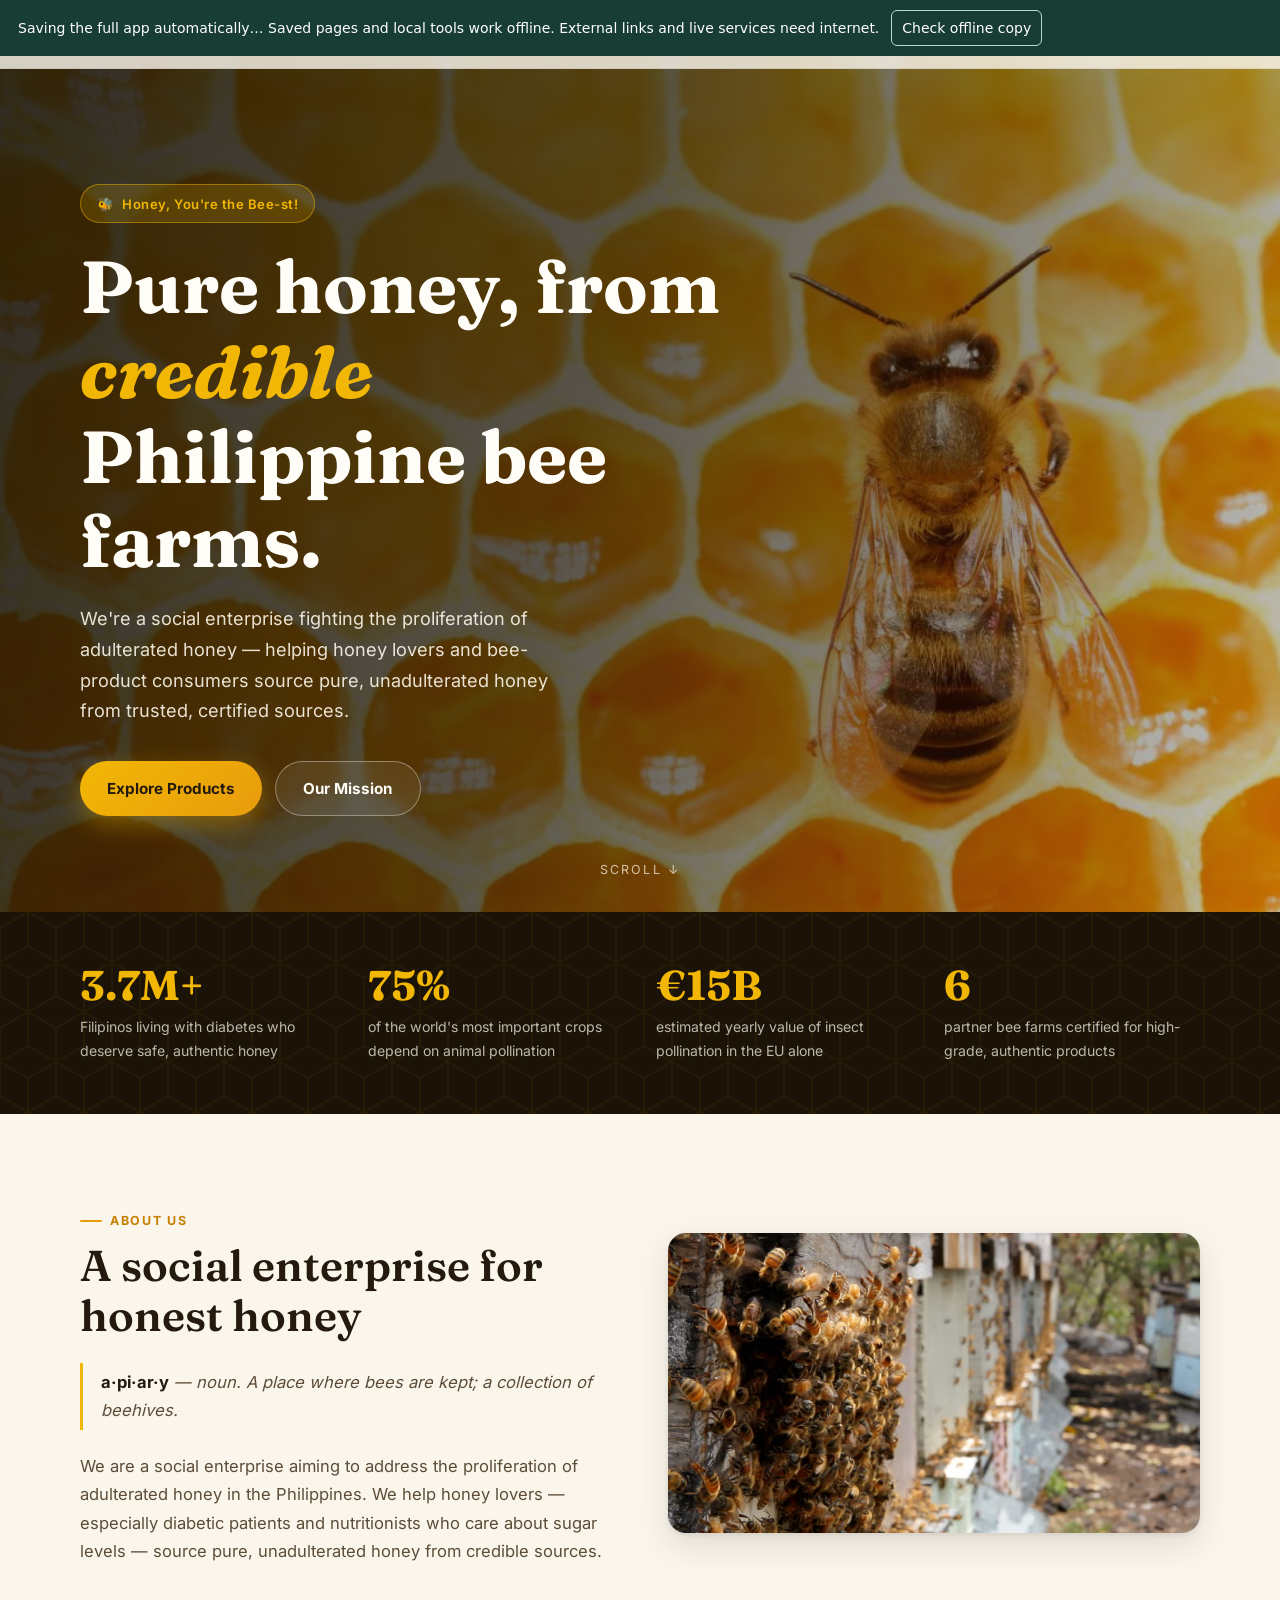
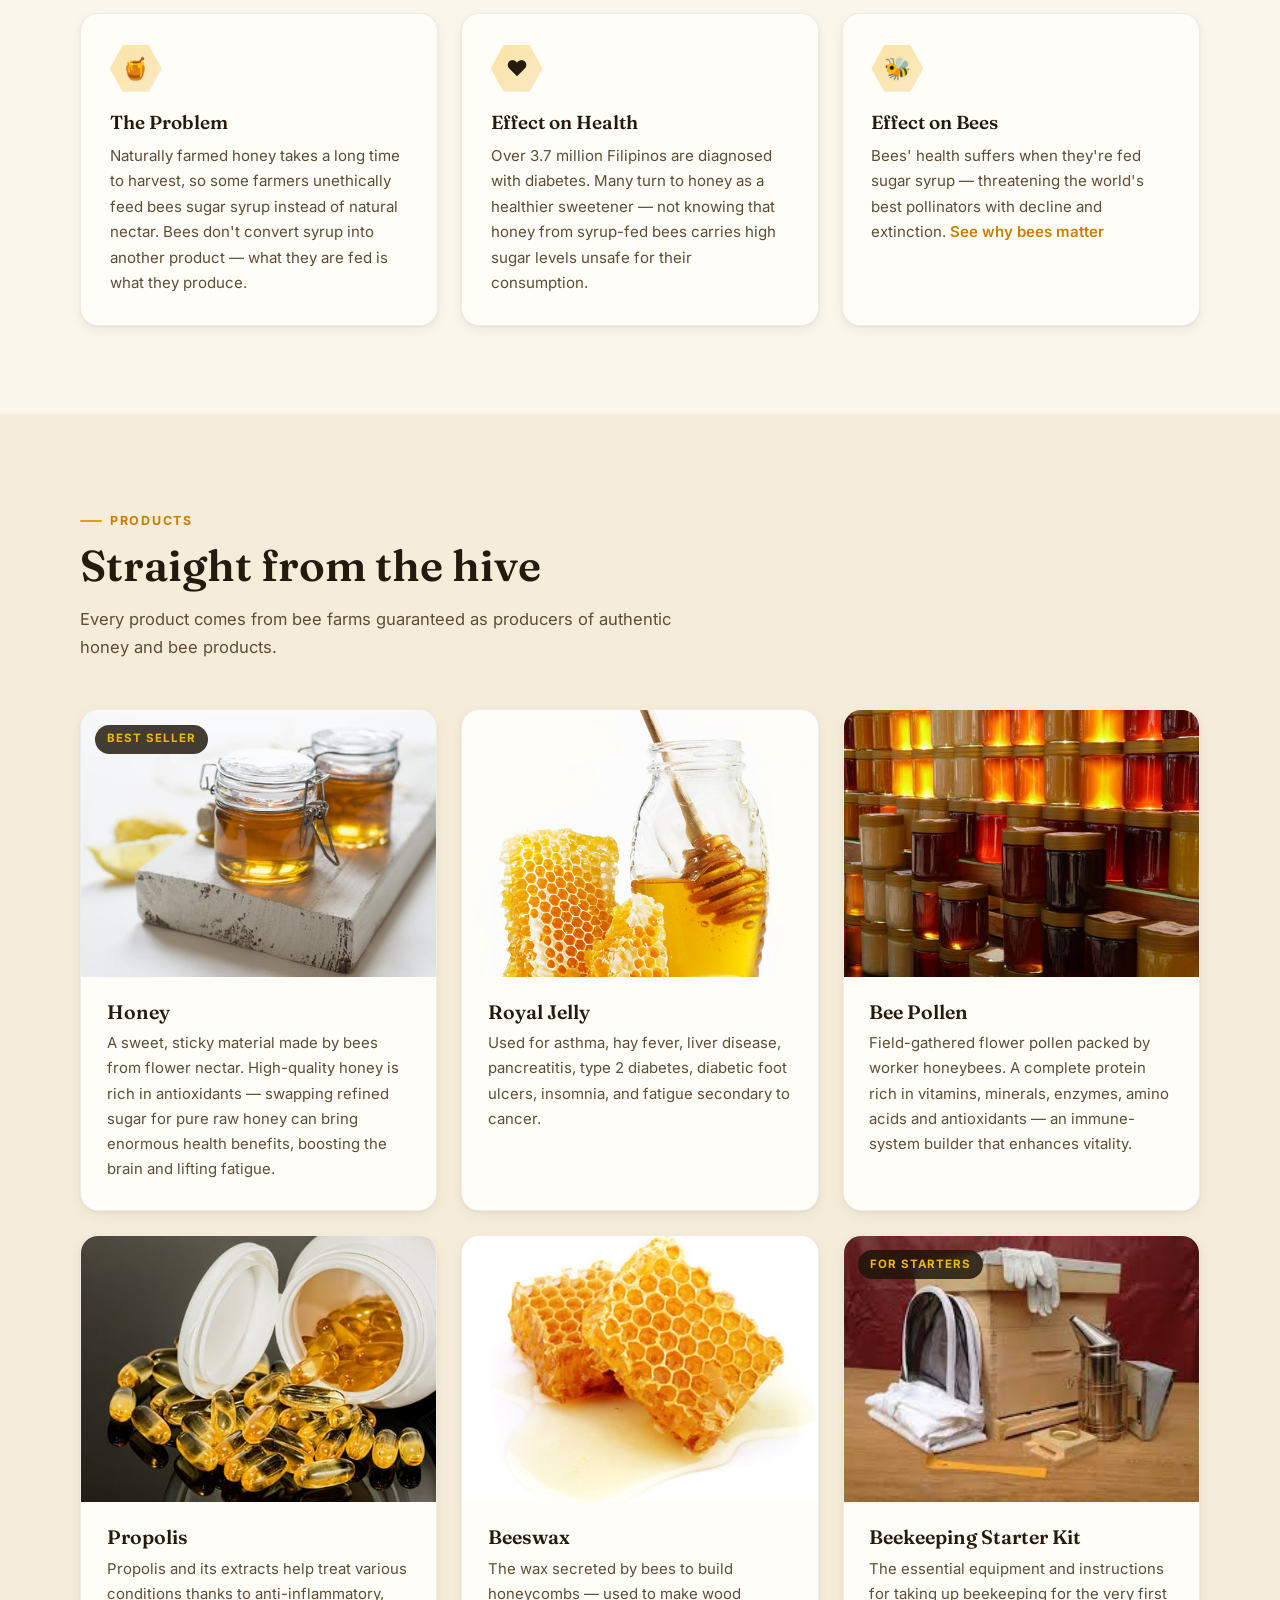
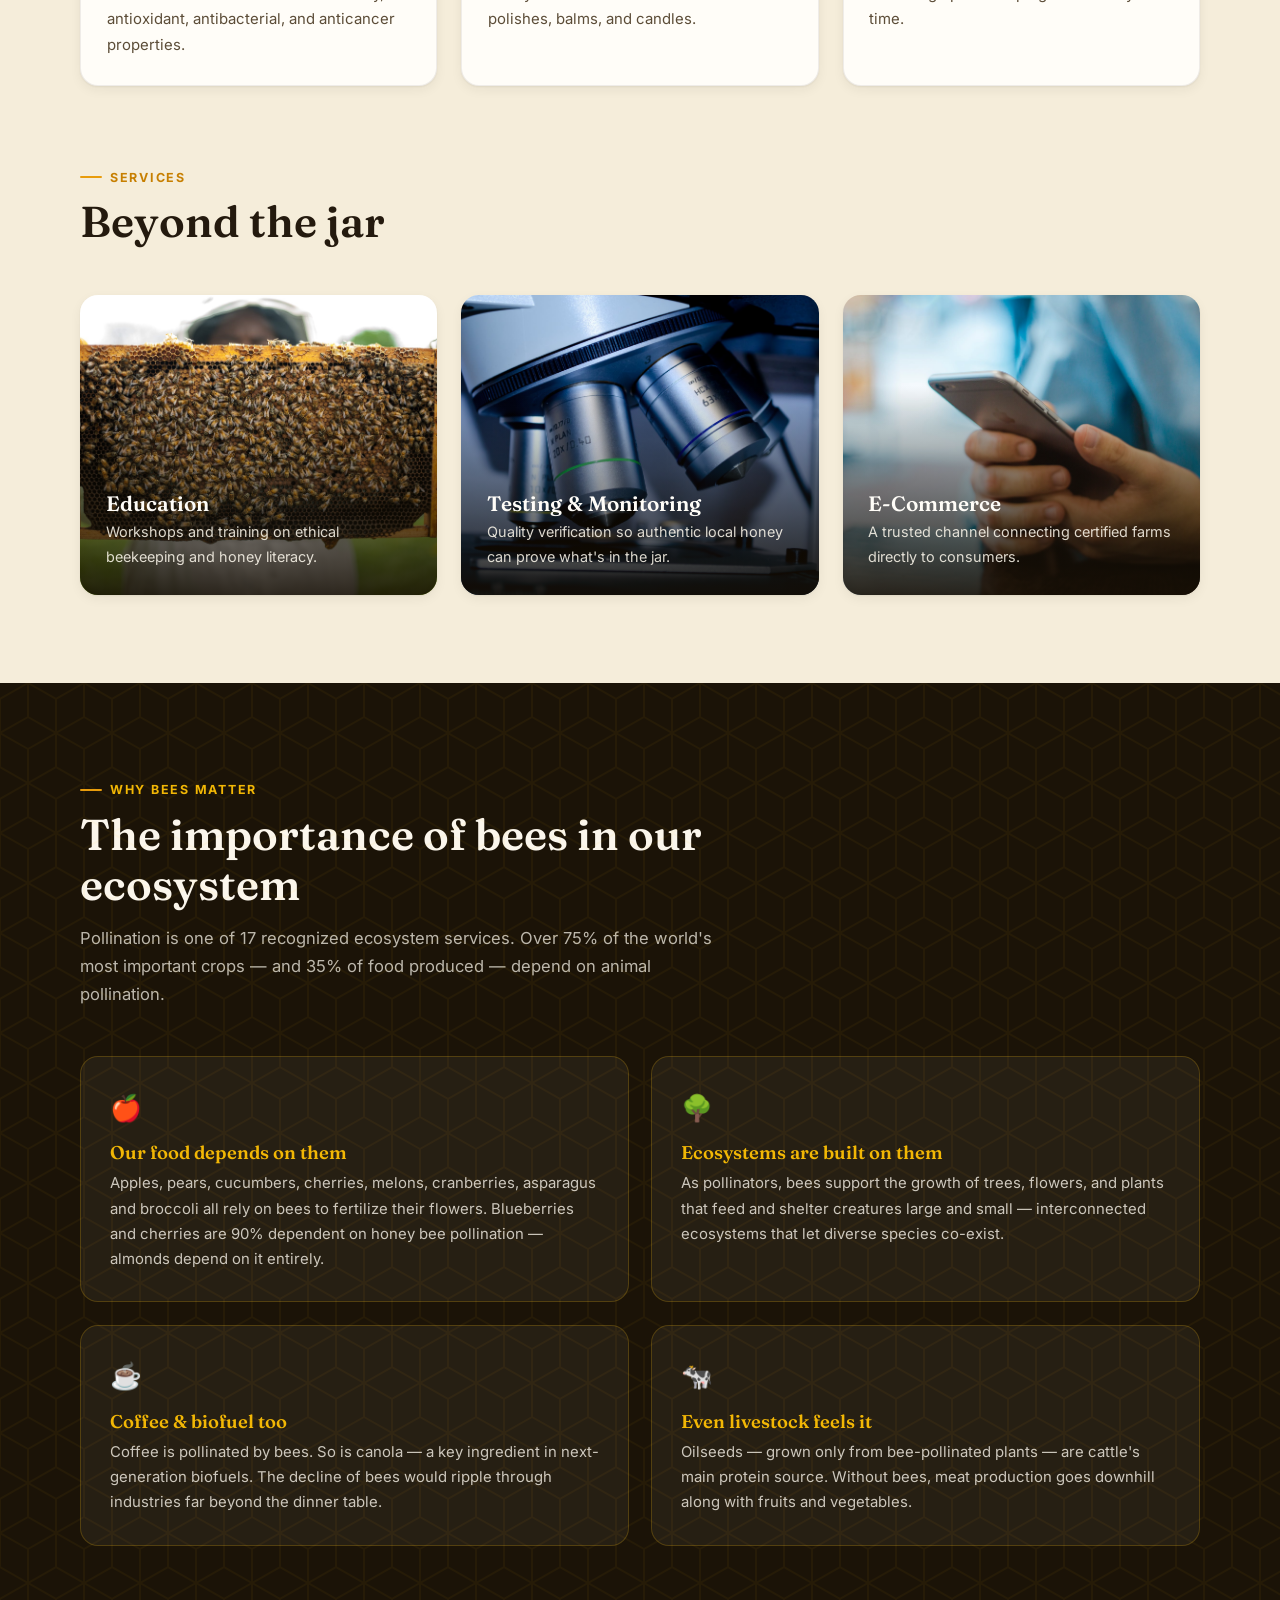
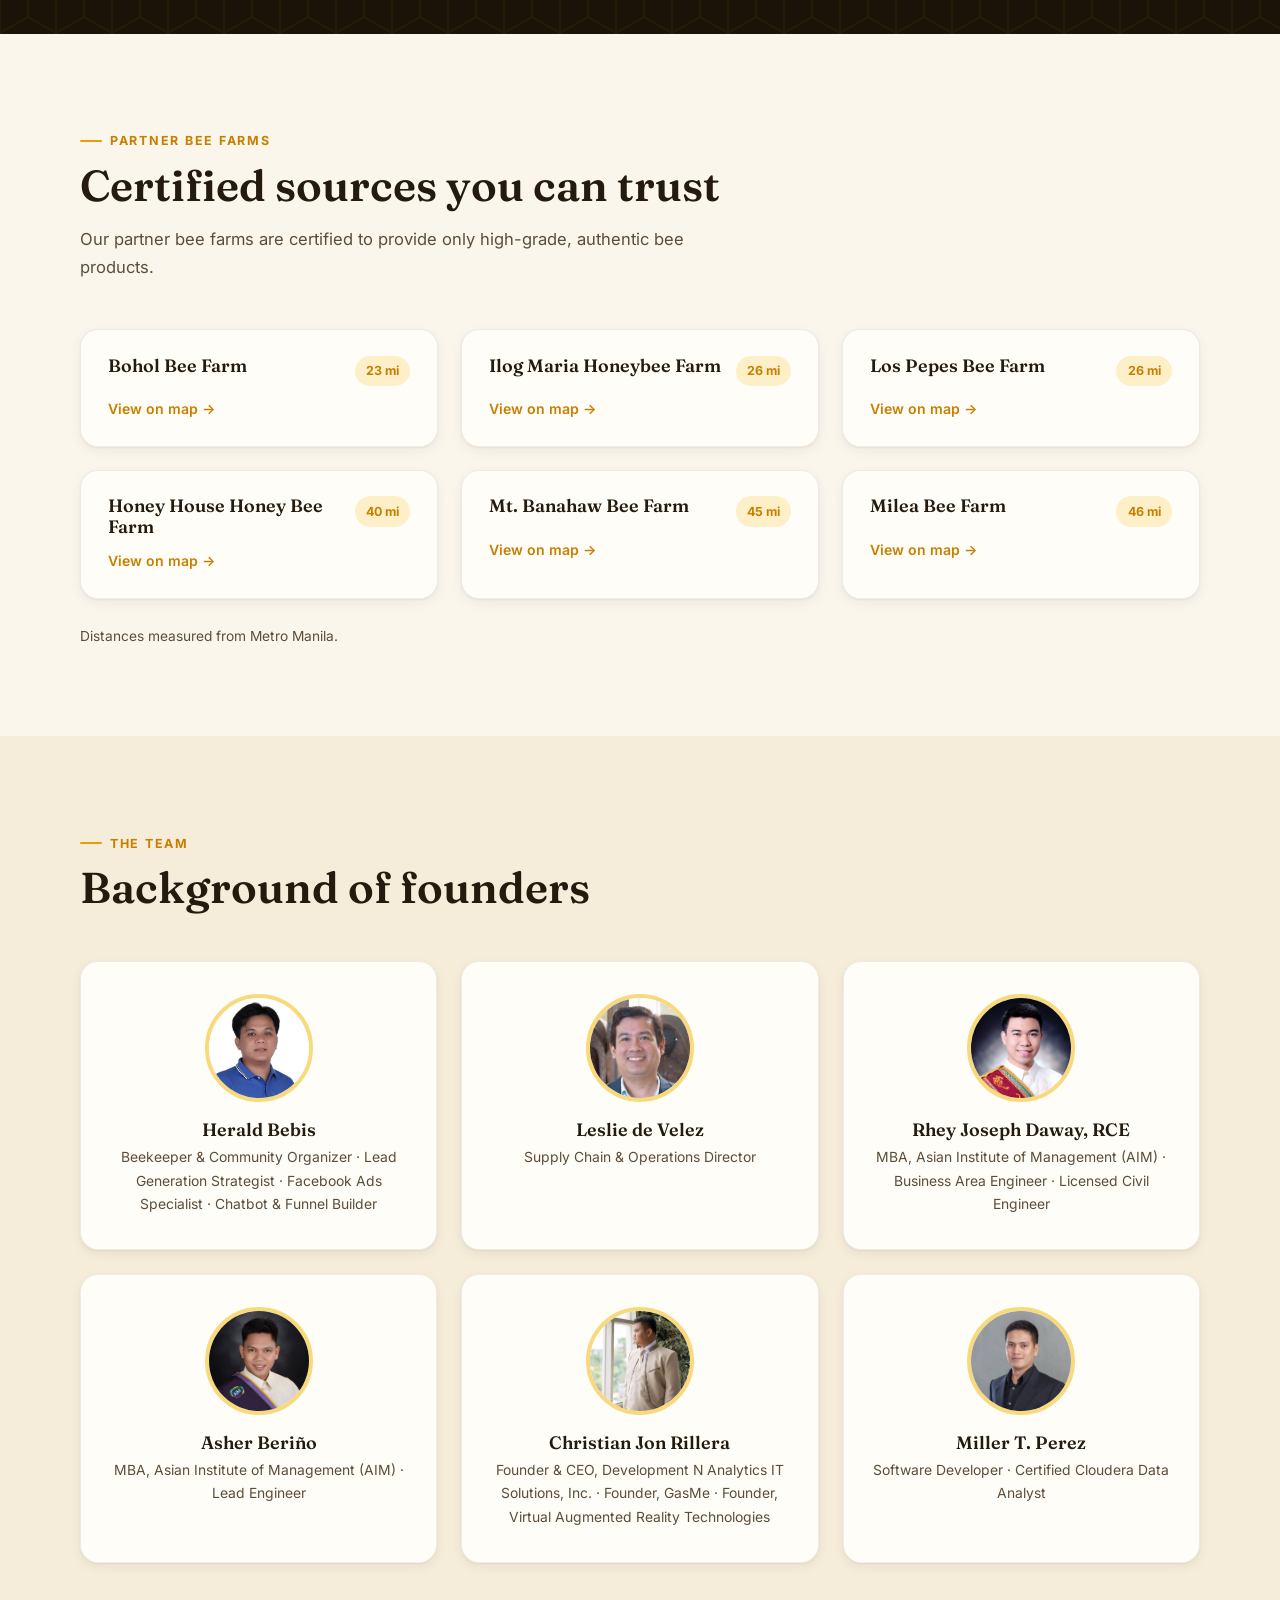
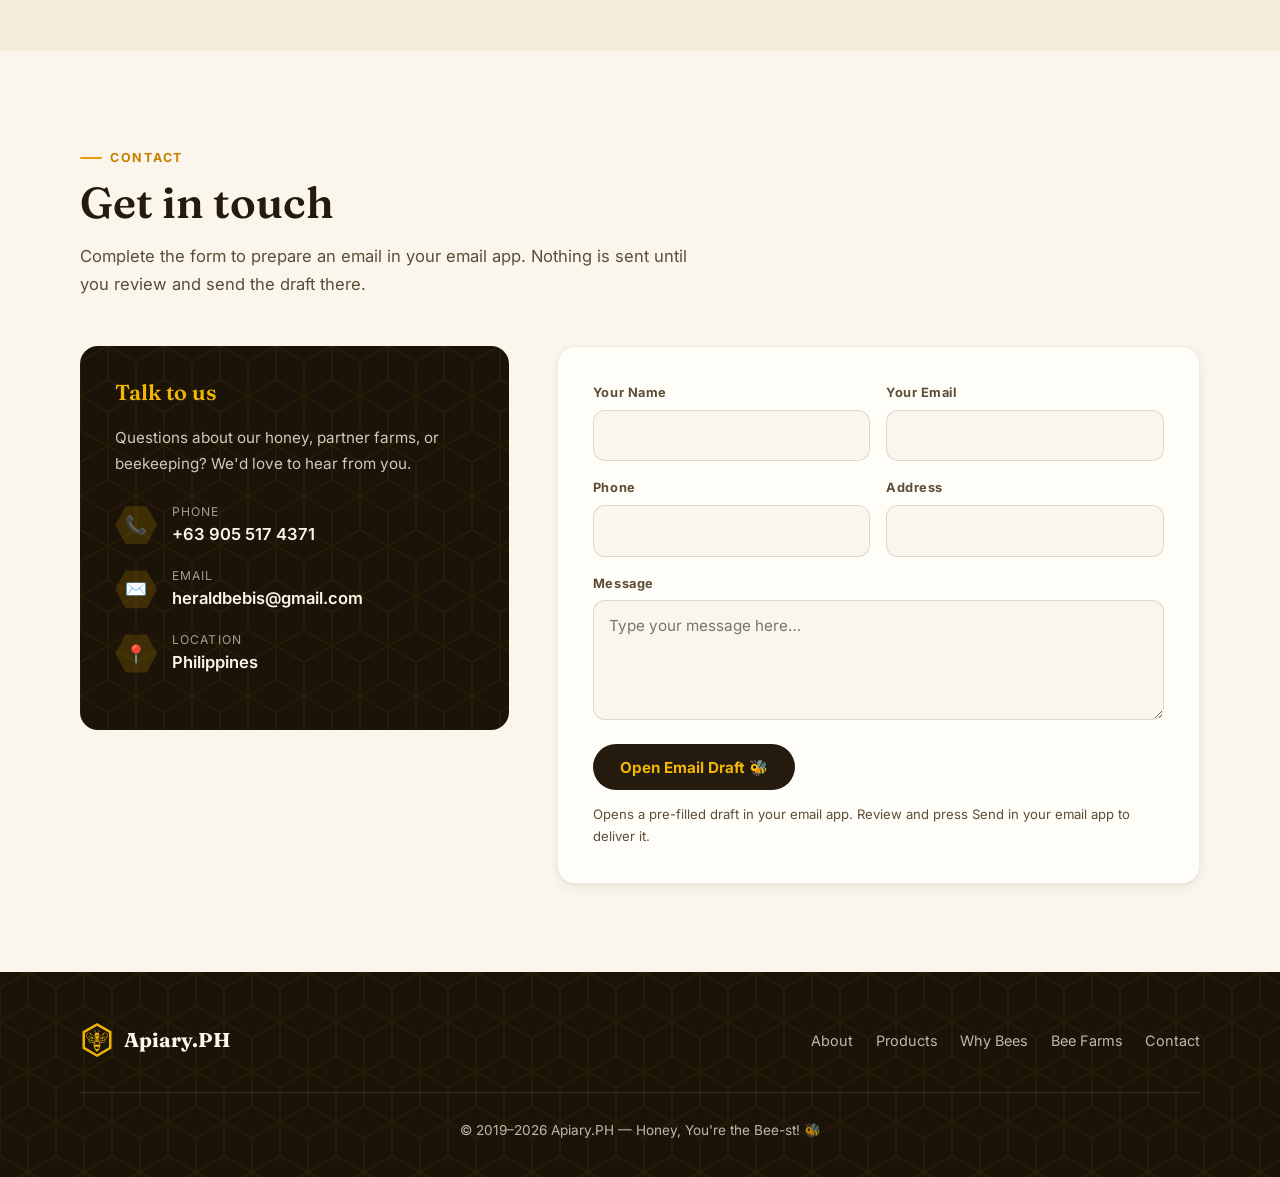
==== commit 21ef5c2b: "Clarify that Apiary contact form opens an unsent email draft" ====
--- a/index.html
+++ b/index.html
@@ -298,7 +298,7 @@
 		<div class="section-head reveal">
 			<span class="eyebrow">Contact</span>
 			<h2>Get in touch</h2>
-			<p>Fill out the form to send us a message and we'll get back to you as soon as possible.</p>
+			<p>Complete the form to prepare an email in your email app. Nothing is sent until you review and send the draft there.</p>
 		</div>
 		<div class="contact-wrap">
 			<div class="contact-card reveal">
@@ -318,7 +318,7 @@
 					<div><div class="lbl">Location</div><span style="font-weight:600">Philippines</span></div>
 				</div>
 			</div>
-			<form class="contact-form reveal" id="contactForm">
+			<form class="contact-form reveal" id="contactForm" aria-describedby="contact-email-hint">
 				<div class="form-row">
 					<div class="field">
 						<label for="cf-name">Your Name</label>
@@ -343,8 +343,8 @@
 					<label for="cf-note">Message</label>
 					<textarea id="cf-note" name="note" placeholder="Type your message here…" required></textarea>
 				</div>
-				<button type="submit" class="btn btn-dark">Send Message 🐝</button>
-				<p class="form-hint">Sending opens your email app with the message pre-filled.</p>
+				<button type="submit" class="btn btn-dark">Open Email Draft 🐝</button>
+				<p class="form-hint" id="contact-email-hint">Opens a pre-filled draft in your email app. Review and press Send in your email app to deliver it.</p>
 			</form>
 		</div>
 	</div>
--- a/assets/css/style.css
+++ b/assets/css/style.css
@@ -132,6 +132,8 @@
 .nav-toggle[aria-expanded="true"] span:nth-child(2) { opacity: 0; }
 .nav-toggle[aria-expanded="true"] span:nth-child(3) { transform: translateY(-7px) rotate(-45deg); }
 
+.nav-links a:focus-visible, .nav-toggle:focus-visible, .brand:focus-visible, .btn:focus-visible, .contact-form :is(input, textarea):focus-visible { outline: 3px solid var(--amber-deep); outline-offset: 3px; }
+
 /* ---------- hero ---------- */
 .hero {
   position: relative;
@@ -565,12 +567,13 @@
 }
 
 /* ---------- reveal animations ---------- */
-.reveal { opacity: 0; transform: translateY(24px); transition: opacity .7s ease, transform .7s ease; }
+.reveal { opacity: 1; transform: none; transition: opacity .7s ease, transform .7s ease; }
+.motion-ready .reveal { opacity: 0; transform: translateY(24px); }
 .reveal.visible { opacity: 1; transform: none; }
 
 @media (prefers-reduced-motion: reduce) {
   html { scroll-behavior: auto; }
-  .reveal { opacity: 1; transform: none; transition: none; }
+  .reveal, .motion-ready .reveal { opacity: 1; transform: none; transition: none; }
   * { transition-duration: .01ms !important; animation-duration: .01ms !important; }
 }
 
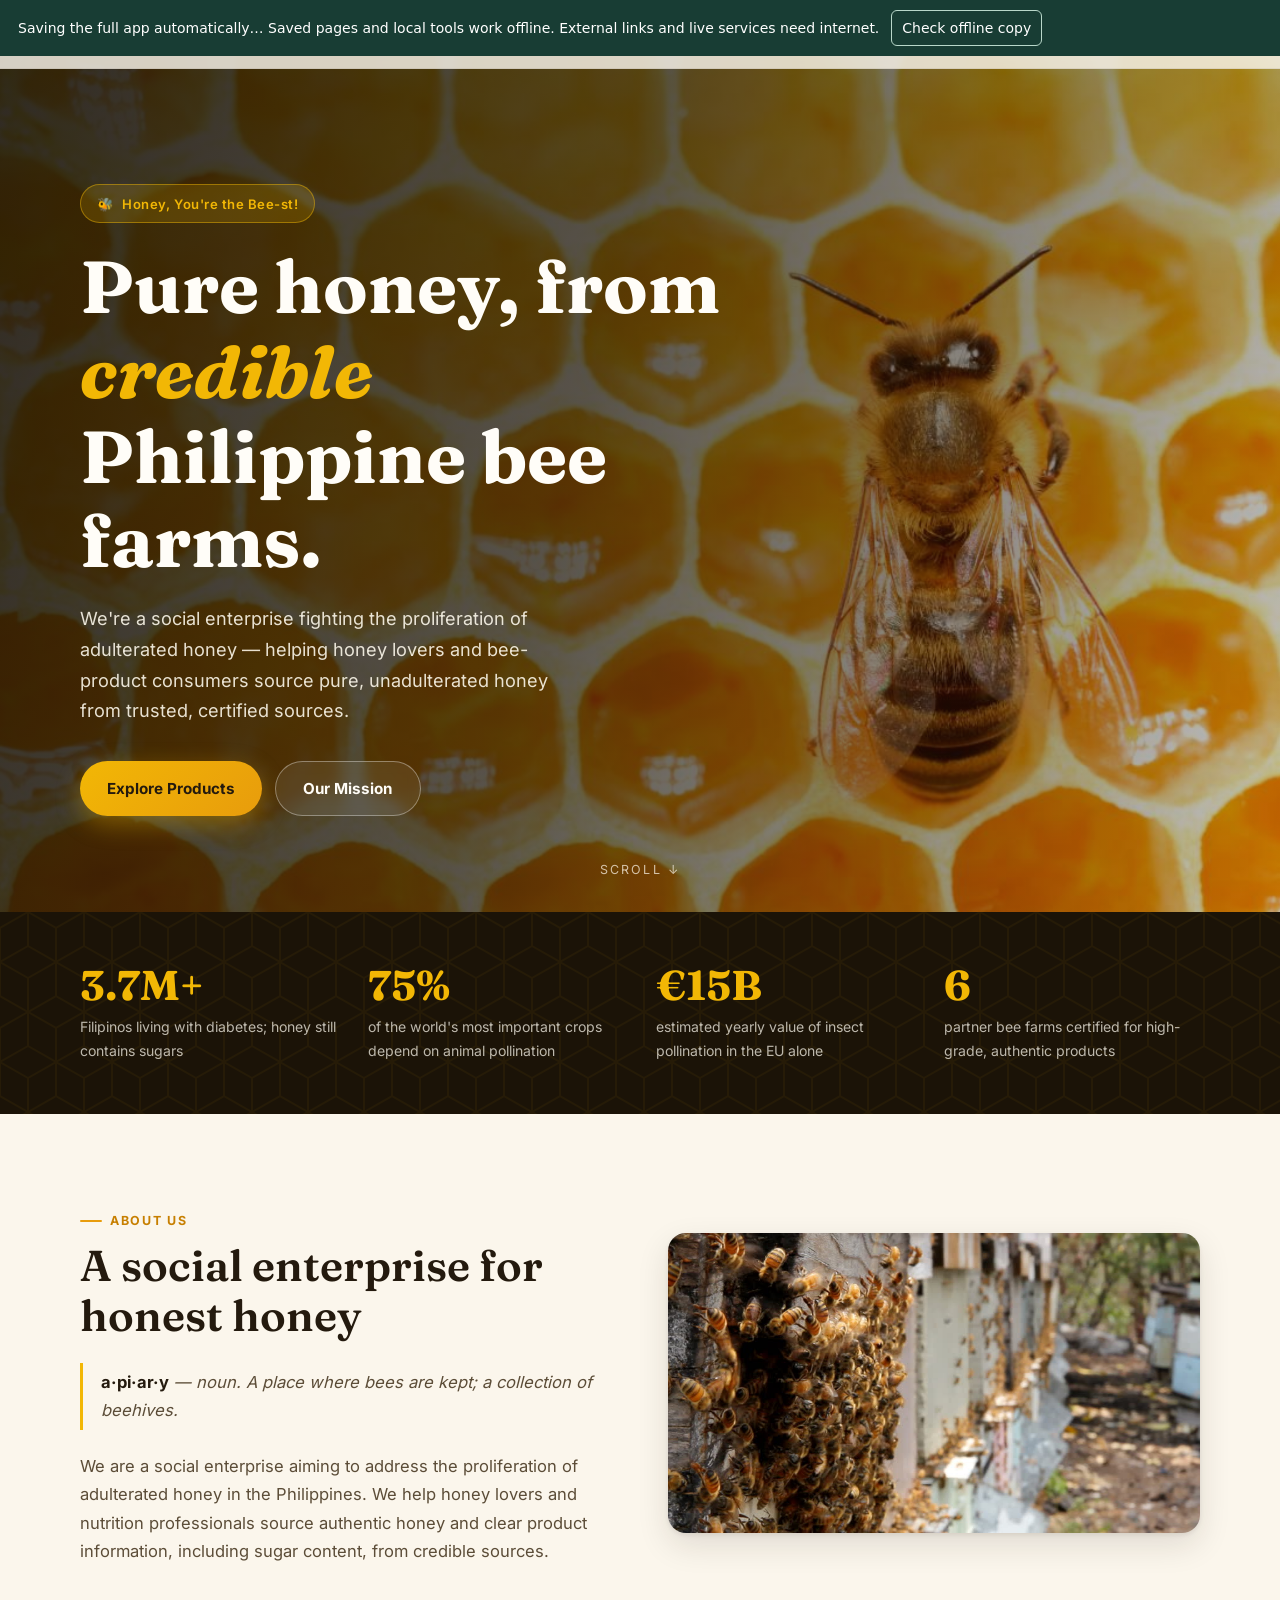
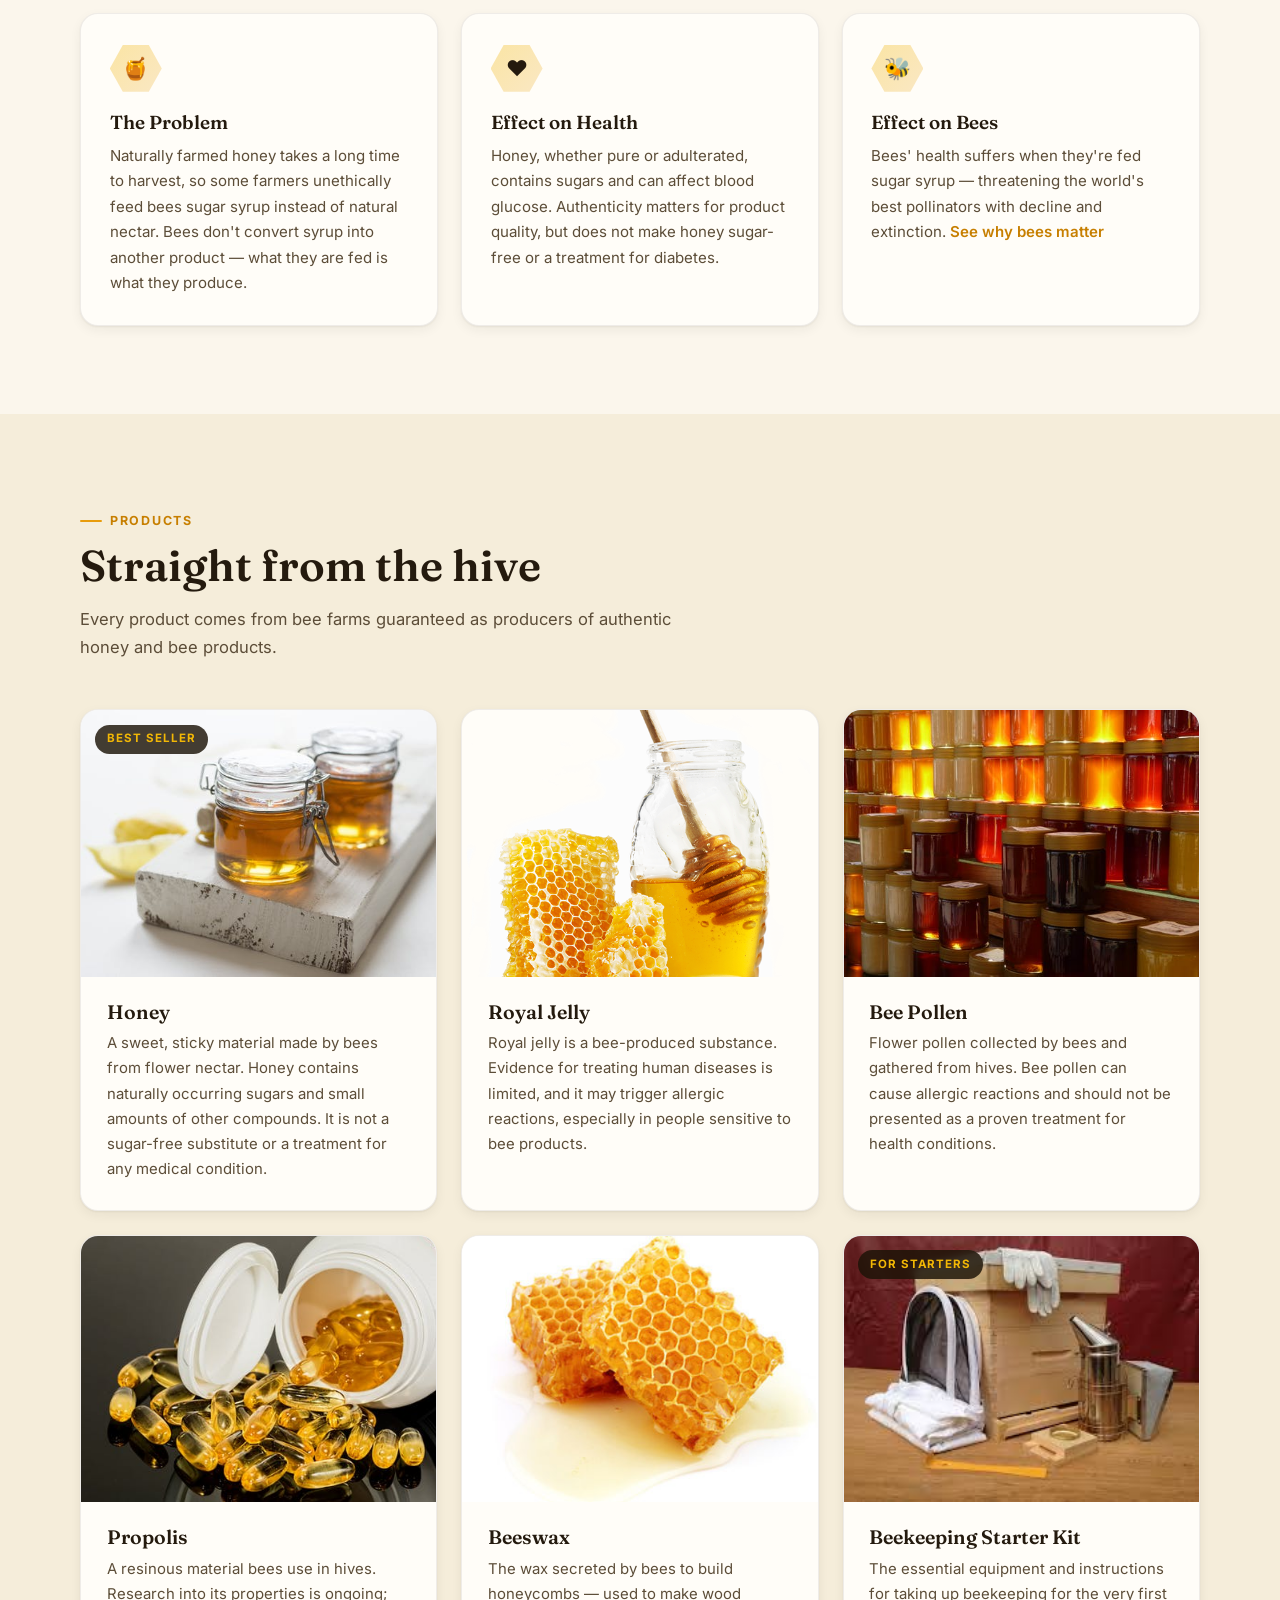
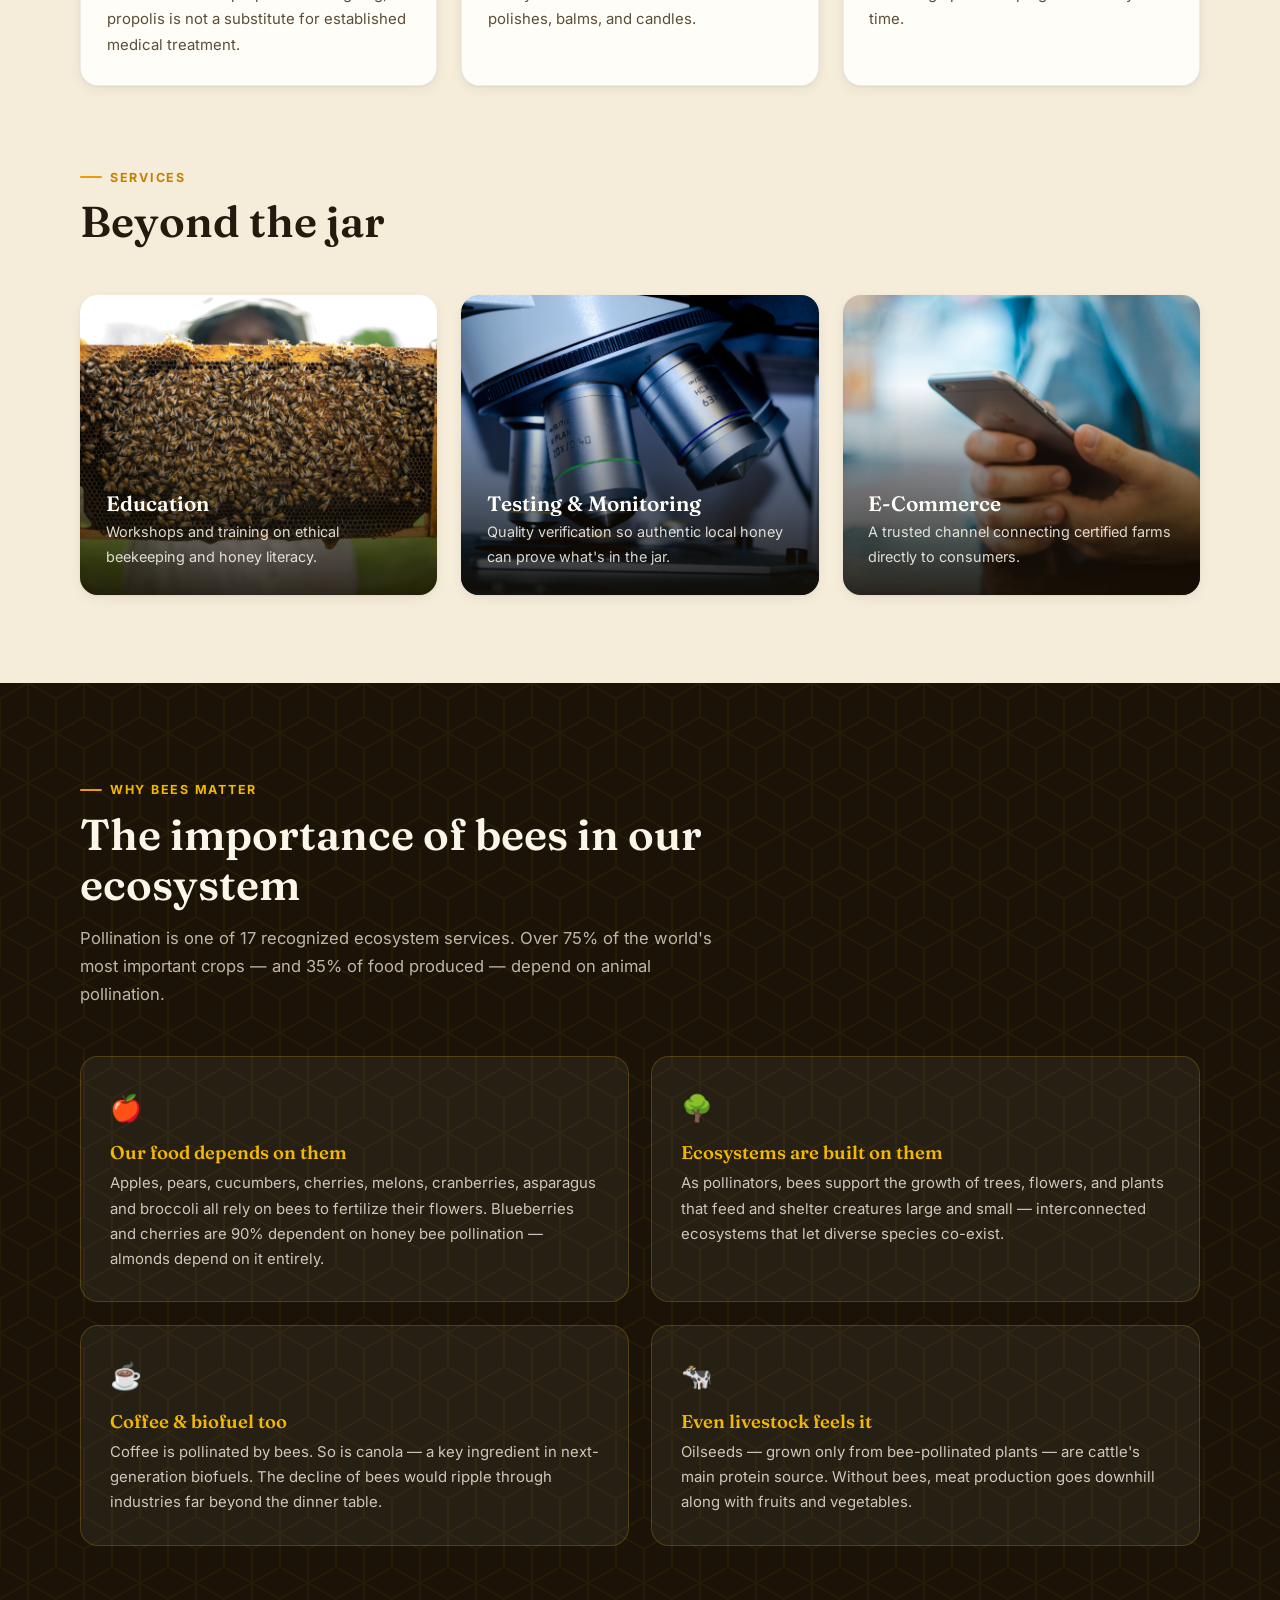
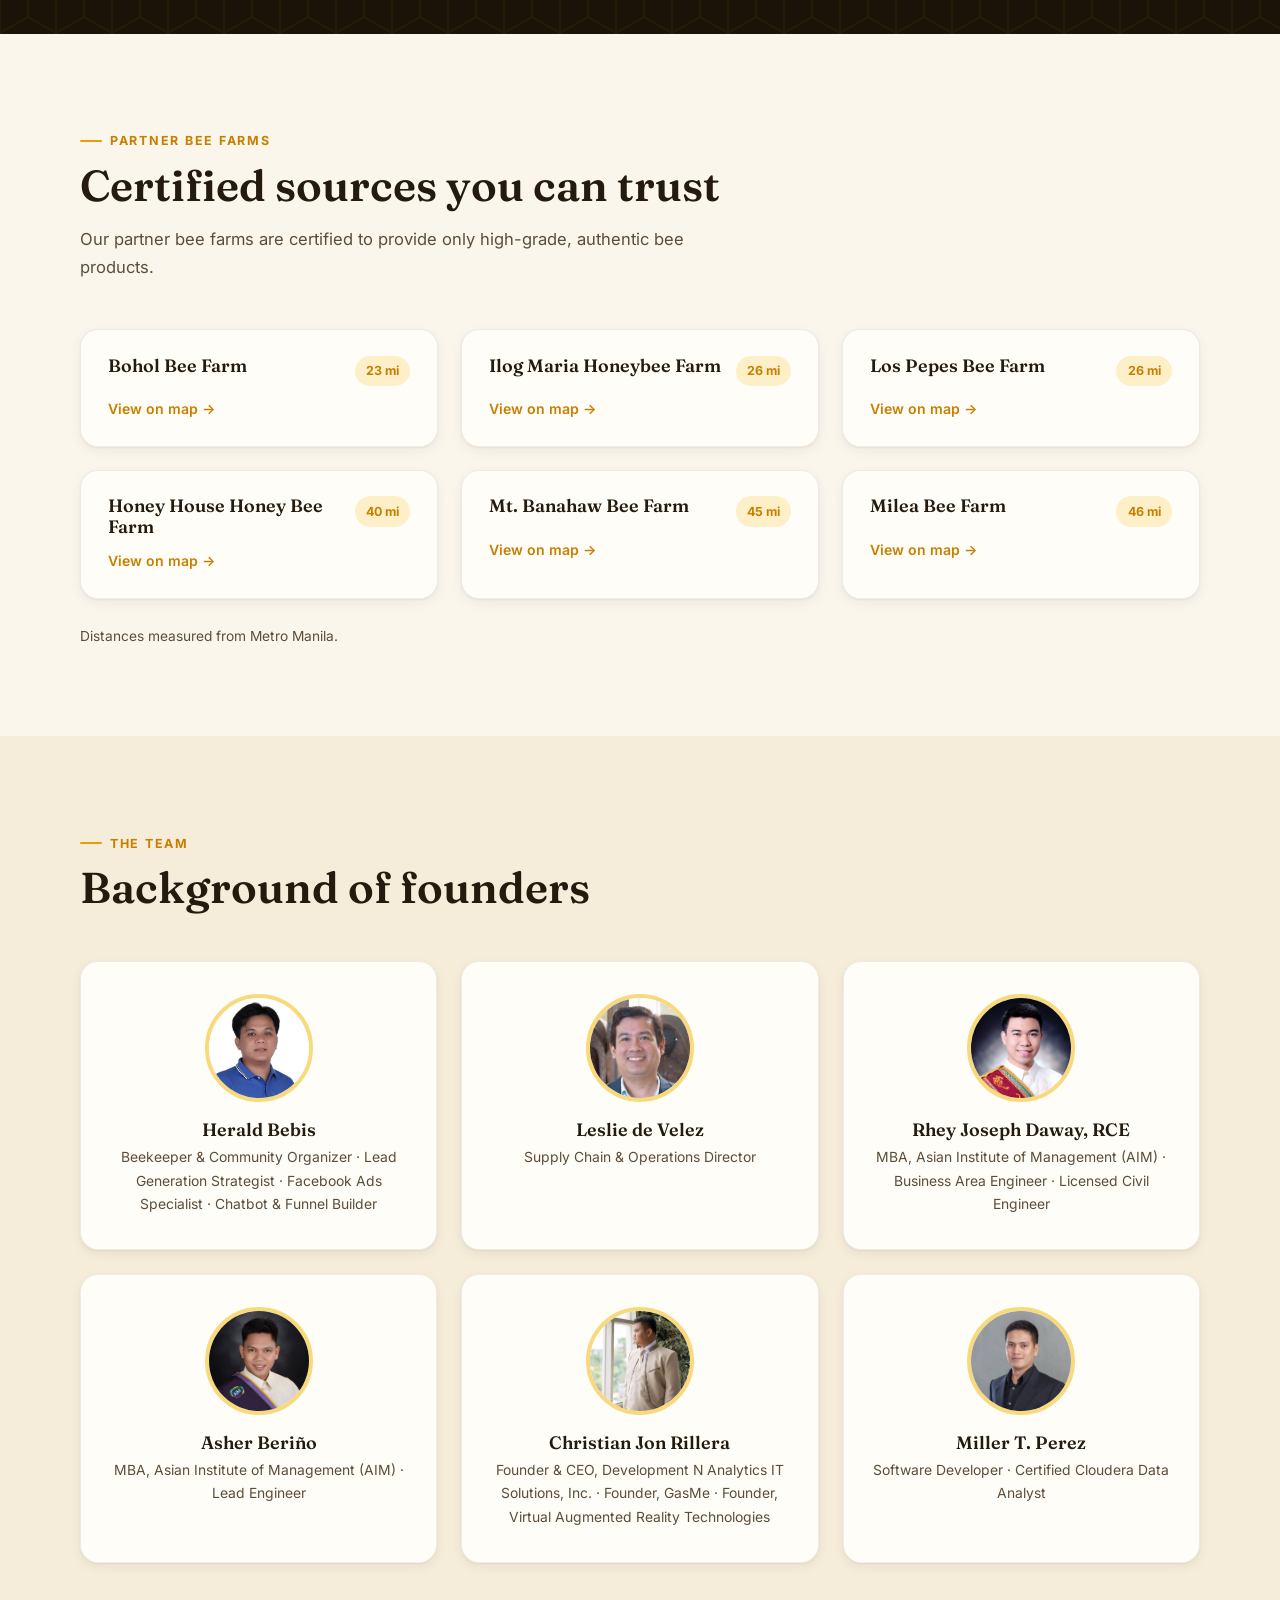
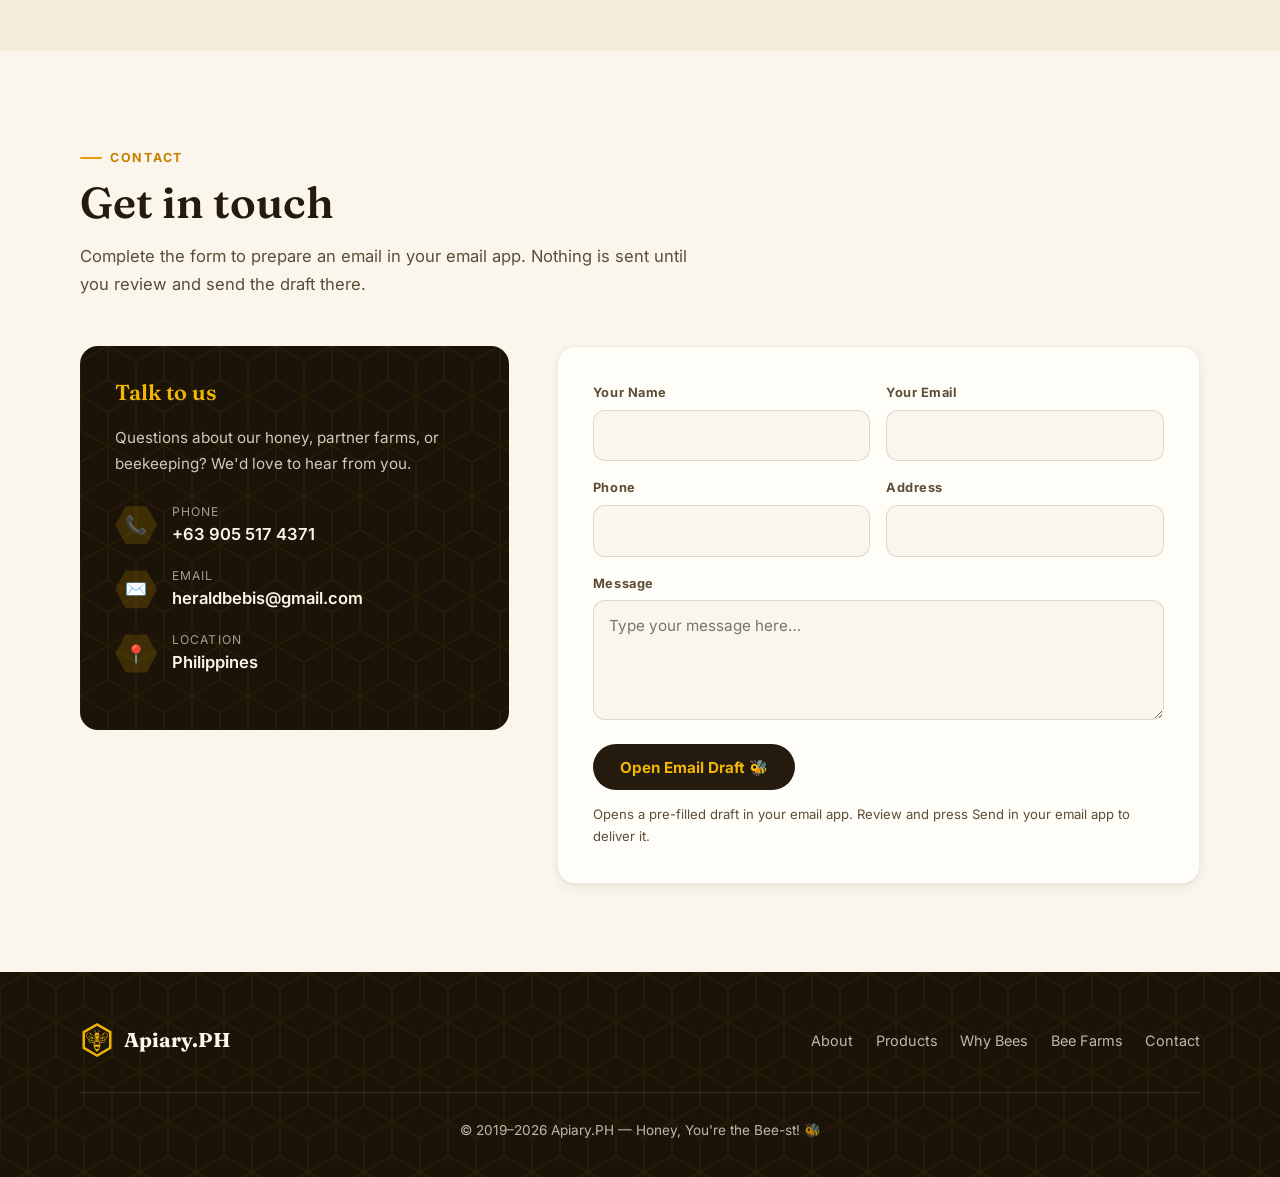
==== commit 6bfc5766: "fix(apiary): remove unsupported bee-product disease and diabetes claims" ====
--- a/index.html
+++ b/index.html
@@ -62,7 +62,7 @@
 <section class="stats" id="stats">
 	<div class="honeycomb-bg" aria-hidden="true"></div>
 	<div class="container stats-grid">
-		<div class="stat reveal"><div class="num">3.7M+</div><div class="label">Filipinos living with diabetes who deserve safe, authentic honey</div></div>
+		<div class="stat reveal"><div class="num">3.7M+</div><div class="label">Filipinos living with diabetes; honey still contains sugars</div></div>
 		<div class="stat reveal"><div class="num">75%</div><div class="label">of the world's most important crops depend on animal pollination</div></div>
 		<div class="stat reveal"><div class="num">€15B</div><div class="label">estimated yearly value of insect pollination in the EU alone</div></div>
 		<div class="stat reveal"><div class="num">6</div><div class="label">partner bee farms certified for high-grade, authentic products</div></div>
@@ -77,7 +77,7 @@
 				<span class="eyebrow">About Us</span>
 				<h2 class="section-title" style="font-size:clamp(1.9rem,3.5vw,2.7rem);margin:.6rem 0 1rem;">A social enterprise for honest honey</h2>
 				<div class="defn"><strong>a·pi·ar·y</strong> — noun. A place where bees are kept; a collection of beehives.</div>
-				<p style="color:var(--ink-soft)">We are a social enterprise aiming to address the proliferation of adulterated honey in the Philippines. We help honey lovers — especially diabetic patients and nutritionists who care about sugar levels — source pure, unadulterated honey from credible sources.</p>
+				<p style="color:var(--ink-soft)">We are a social enterprise aiming to address the proliferation of adulterated honey in the Philippines. We help honey lovers and nutrition professionals source authentic honey and clear product information, including sugar content, from credible sources.</p>
 			</div>
 			<div class="photo-stack reveal">
 				<img src="assets/img/1.jpg" alt="Beekeeper working at an apiary" width="852" height="480" loading="lazy">
@@ -93,7 +93,7 @@
 			<article class="card reveal">
 				<div class="icon">❤️</div>
 				<h3>Effect on Health</h3>
-				<p>Over 3.7 million Filipinos are diagnosed with diabetes. Many turn to honey as a healthier sweetener — not knowing that honey from syrup-fed bees carries high sugar levels unsafe for their consumption.</p>
+				<p>Honey, whether pure or adulterated, contains sugars and can affect blood glucose. Authenticity matters for product quality, but does not make honey sugar-free or a treatment for diabetes.</p>
 			</article>
 			<article class="card reveal">
 				<div class="icon">🐝</div>
@@ -117,28 +117,28 @@
 				<div class="thumb"><span class="tag">Best Seller</span><img src="assets/img/product1.jpeg" alt="Jars of pure honey" loading="lazy"></div>
 				<div class="body">
 					<h3>Honey</h3>
-					<p>A sweet, sticky material made by bees from flower nectar. High-quality honey is rich in antioxidants — swapping refined sugar for pure raw honey can bring enormous health benefits, boosting the brain and lifting fatigue.</p>
+					<p>A sweet, sticky material made by bees from flower nectar. Honey contains naturally occurring sugars and small amounts of other compounds. It is not a sugar-free substitute or a treatment for any medical condition.</p>
 				</div>
 			</article>
 			<article class="product reveal">
 				<div class="thumb"><img src="assets/img/product4.png" alt="Royal jelly" loading="lazy"></div>
 				<div class="body">
 					<h3>Royal Jelly</h3>
-					<p>Used for asthma, hay fever, liver disease, pancreatitis, type 2 diabetes, diabetic foot ulcers, insomnia, and fatigue secondary to cancer.</p>
+					<p>Royal jelly is a bee-produced substance. Evidence for treating human diseases is limited, and it may trigger allergic reactions, especially in people sensitive to bee products.</p>
 				</div>
 			</article>
 			<article class="product reveal">
 				<div class="thumb"><img src="assets/img/product2.jpeg" alt="Bee pollen granules" loading="lazy"></div>
 				<div class="body">
 					<h3>Bee Pollen</h3>
-					<p>Field-gathered flower pollen packed by worker honeybees. A complete protein rich in vitamins, minerals, enzymes, amino acids and antioxidants — an immune-system builder that enhances vitality.</p>
+					<p>Flower pollen collected by bees and gathered from hives. Bee pollen can cause allergic reactions and should not be presented as a proven treatment for health conditions.</p>
 				</div>
 			</article>
 			<article class="product reveal">
 				<div class="thumb"><img src="assets/img/product3.jpg" alt="Raw propolis" loading="lazy"></div>
 				<div class="body">
 					<h3>Propolis</h3>
-					<p>Propolis and its extracts help treat various conditions thanks to anti-inflammatory, antioxidant, antibacterial, and anticancer properties.</p>
+					<p>A resinous material bees use in hives. Research into its properties is ongoing; propolis is not a substitute for established medical treatment.</p>
 				</div>
 			</article>
 			<article class="product reveal">
